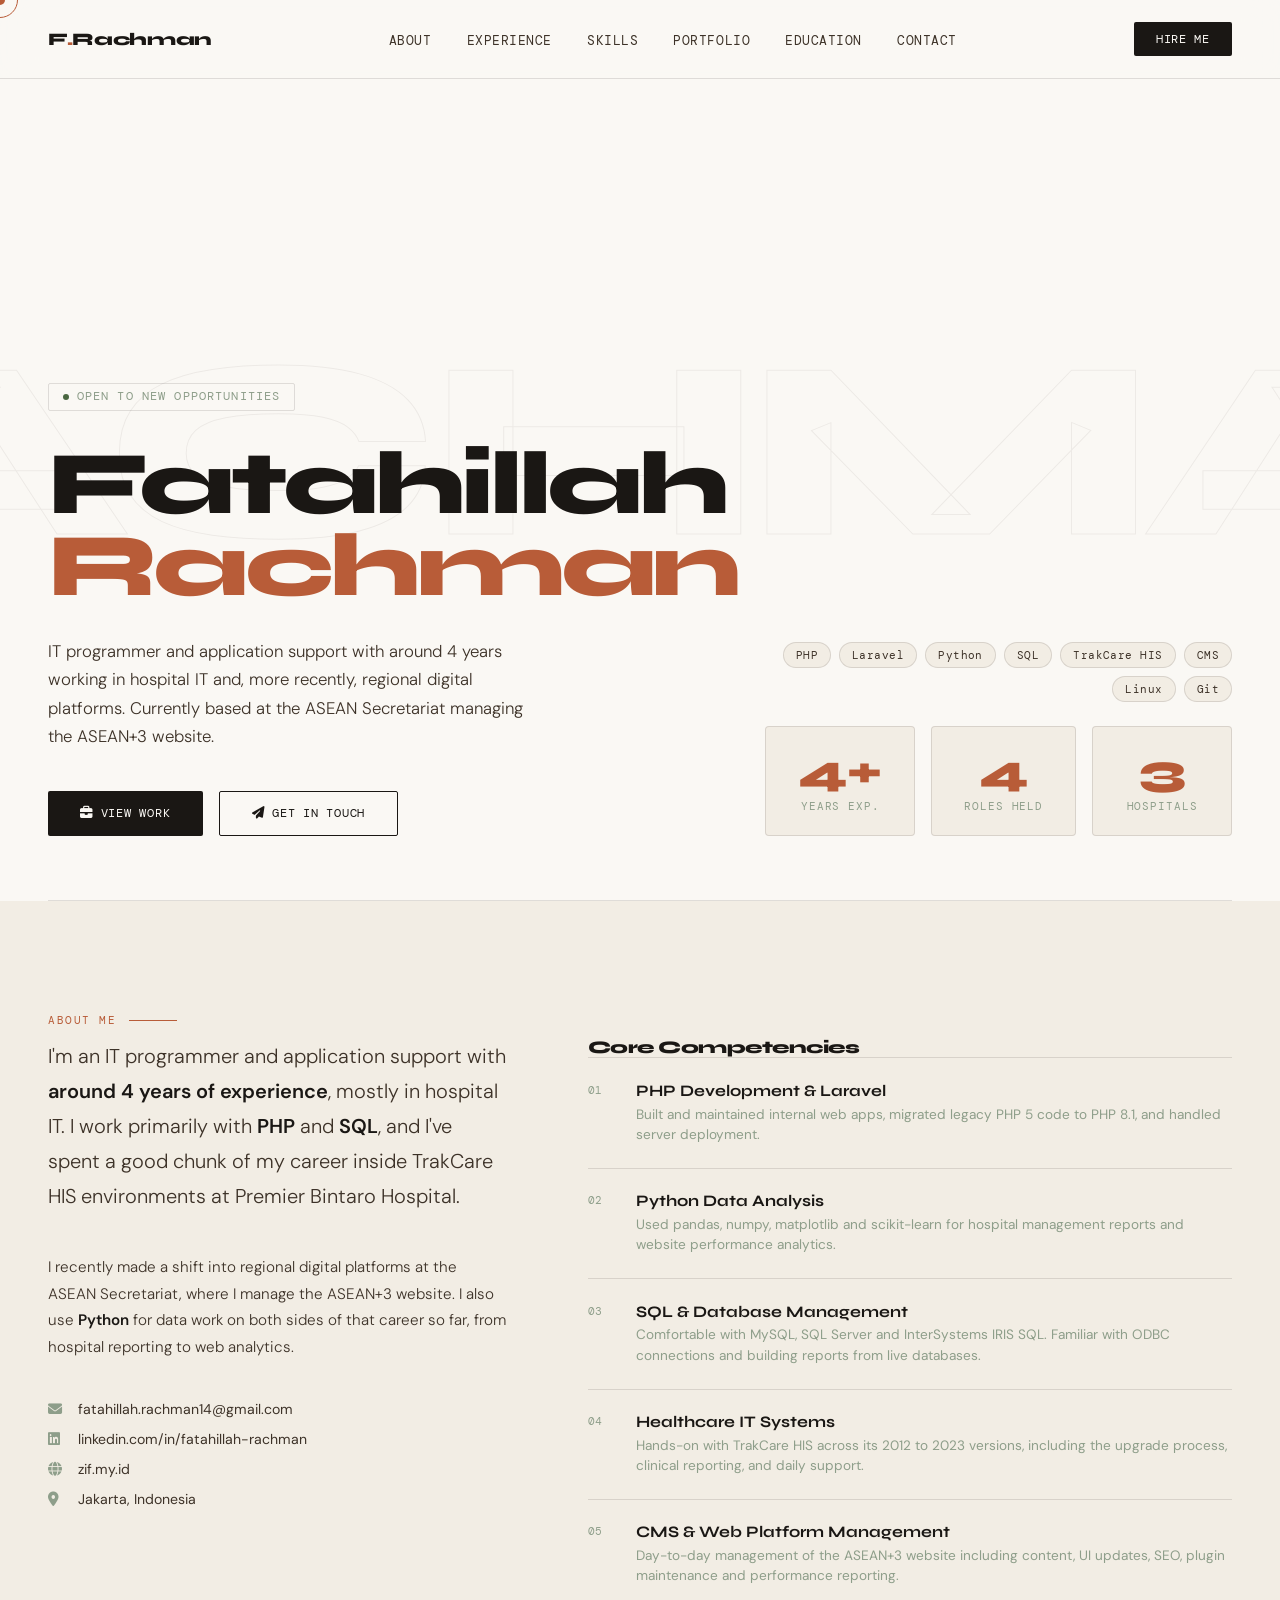
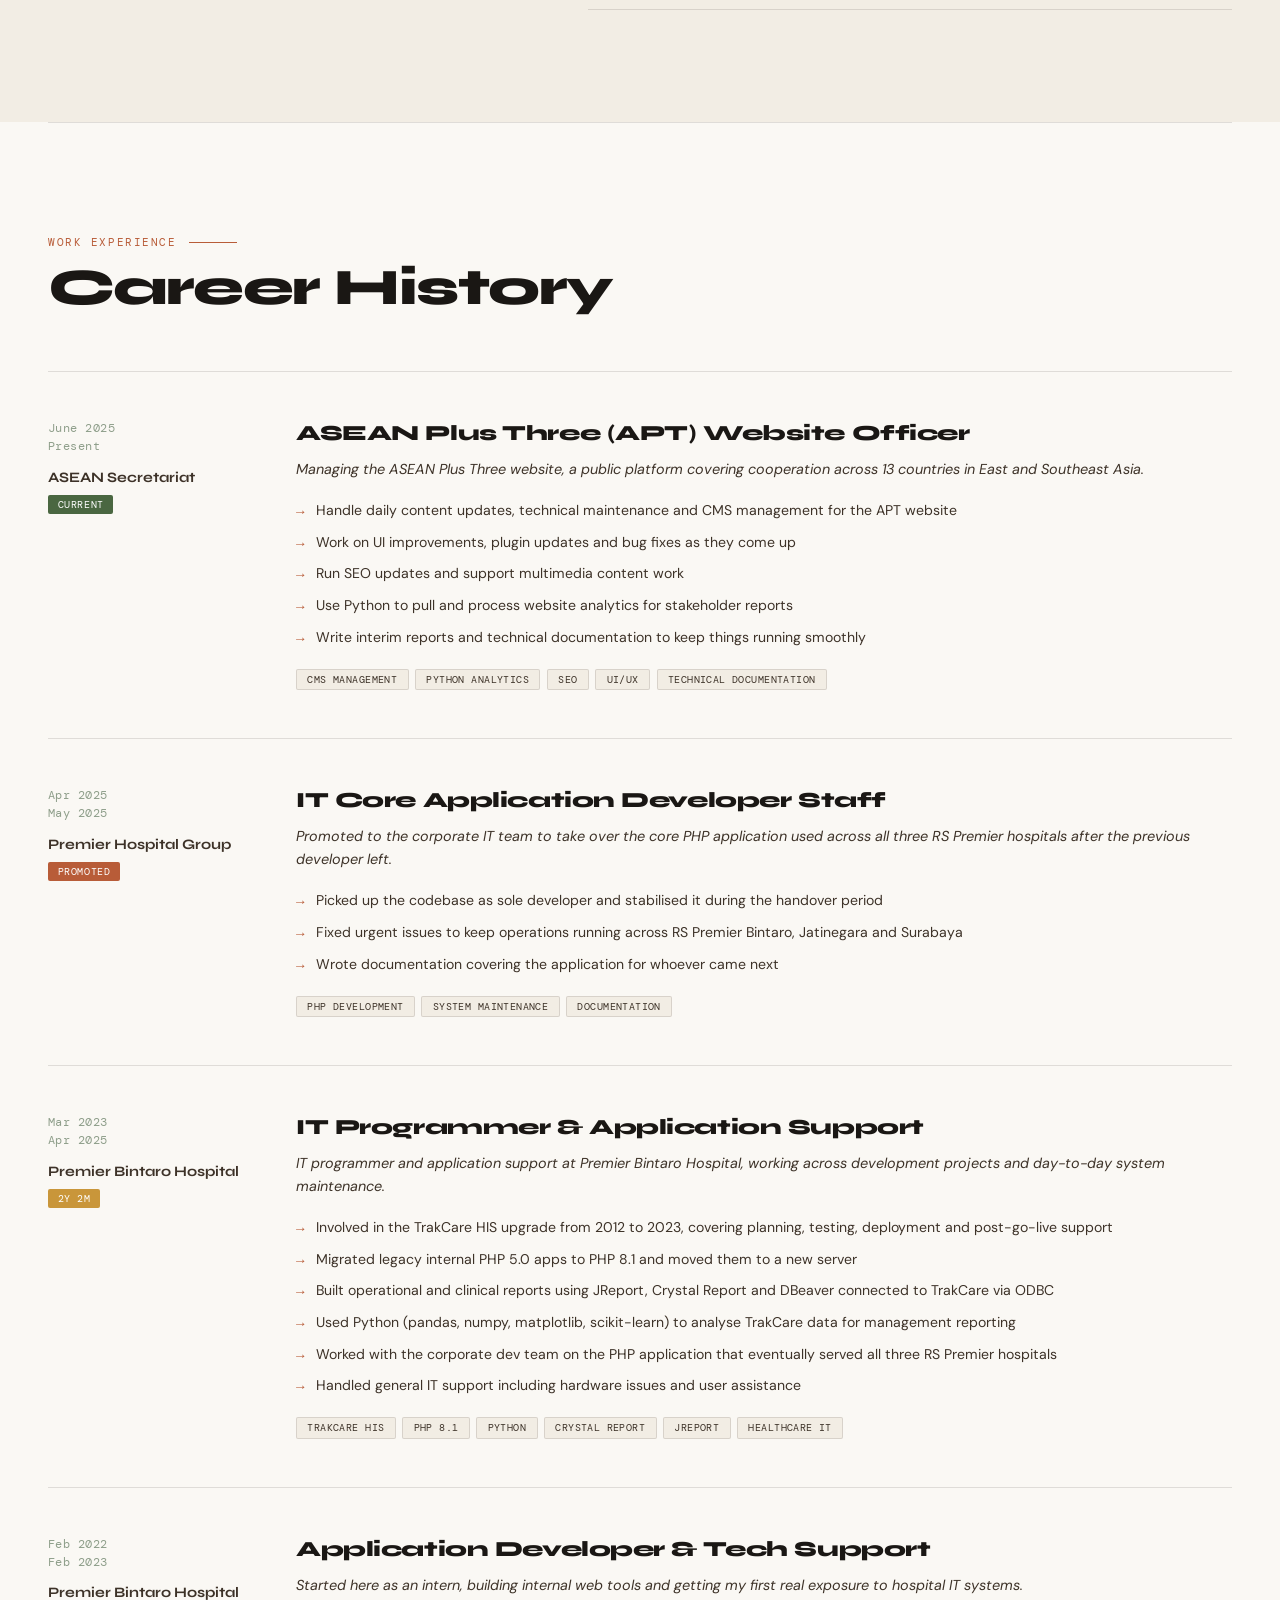
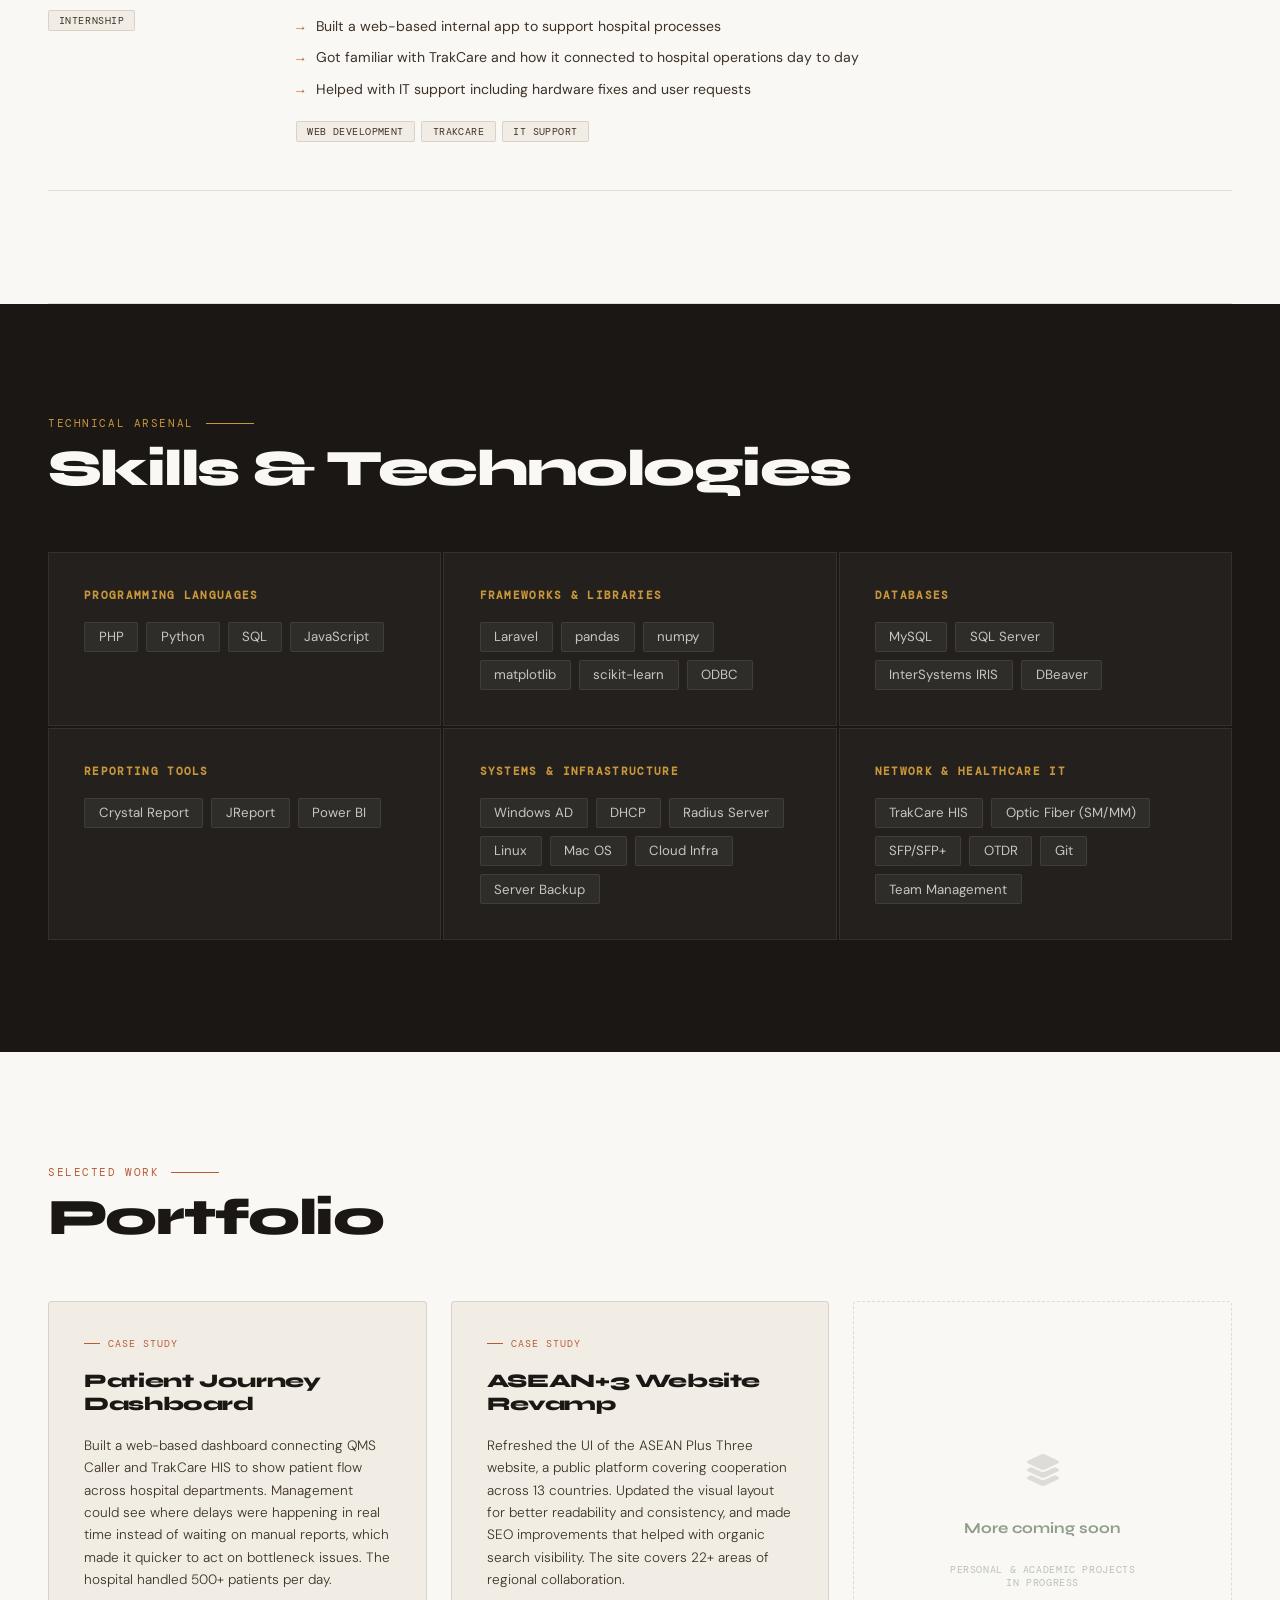
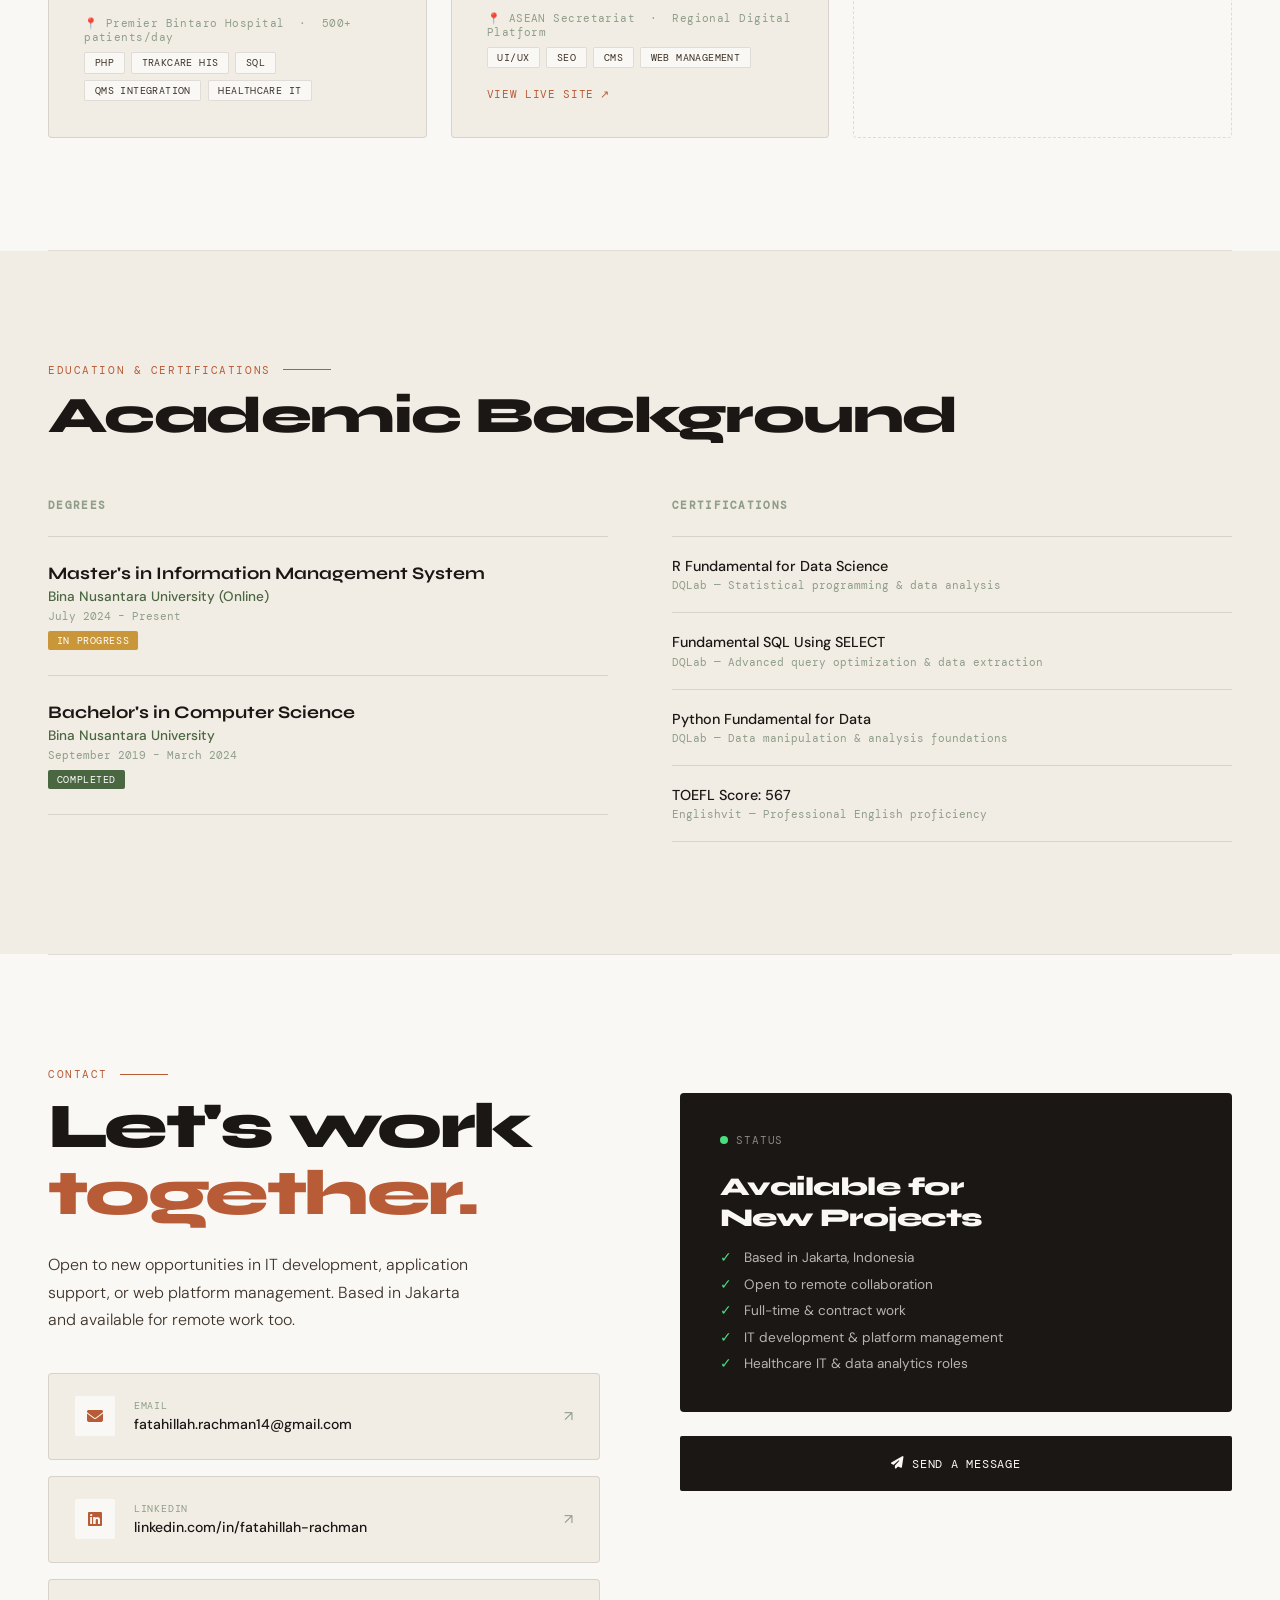
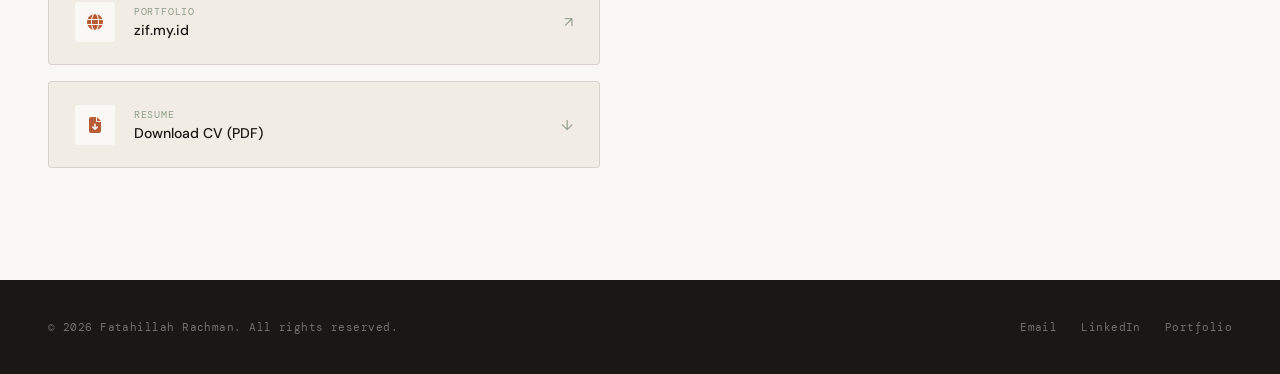
==== index.html @ 68bc339b "Rename index.php to index.html" ====
<!DOCTYPE html>
<html lang="en" class="scroll-smooth">
<head>
    <meta charset="UTF-8">
    <meta name="viewport" content="width=device-width, initial-scale=1.0">
    <title>Fatahillah Rachman — APT Website Officer & IT Programmer</title>
    <meta name="description" content="Portfolio of Fatahillah Rachman — APT Website Officer at ASEAN Secretariat. Background in healthcare IT, PHP development, SQL and Python data analysis.">

    <script type="application/ld+json">
    {
      "@context": "https://schema.org",
      "@type": "Person",
      "name": "Fatahillah Rachman",
      "url": "https://zif.my.id",
      "jobTitle": "ASEAN Plus Three (APT) Website Officer",
      "worksFor": { "@type": "Organization", "name": "ASEAN Secretariat" },
      "alumniOf": { "@type": "CollegeOrUniversity", "name": "Bina Nusantara University" },
      "knowsAbout": ["PHP", "Laravel", "Python", "SQL", "Healthcare IT", "TrakCare HIS", "CMS", "SEO", "Web Analytics"],
      "sameAs": ["https://linkedin.com/in/fatahillah-rachman"]
    }
    </script>

    <link rel="preconnect" href="https://fonts.googleapis.com">
    <link href="https://fonts.googleapis.com/css2?family=Syne:wght@400;600;700;800&family=DM+Mono:ital,wght@0,400;0,500;1,400&family=DM+Sans:ital,opsz,wght@0,9..40,300;0,9..40,400;0,9..40,500;1,9..40,300&display=swap" rel="stylesheet">
    <link rel="stylesheet" href="https://cdnjs.cloudflare.com/ajax/libs/font-awesome/6.5.0/css/all.min.css">

    <style>
        :root {
            --sand:    #F2EDE4;
            --cream:   #FAF8F4;
            --ink:     #1A1714;
            --bark:    #3D3228;
            --moss:    #4A6741;
            --clay:    #B85C38;
            --gold:    #C9963A;
            --mist:    #8E9E8A;
            --line:    rgba(26,23,20,0.12);
        }

        *, *::before, *::after { box-sizing: border-box; margin: 0; padding: 0; }

        html { font-size: 16px; }

        body {
            font-family: 'DM Sans', sans-serif;
            background: var(--cream);
            color: var(--ink);
            overflow-x: hidden;
            cursor: none;
        }

        /* Custom Cursor */
        .cursor {
            position: fixed;
            width: 10px; height: 10px;
            background: var(--clay);
            border-radius: 50%;
            pointer-events: none;
            z-index: 9999;
            transform: translate(-50%, -50%);
            transition: transform 0.1s, width 0.2s, height 0.2s, background 0.2s;
        }
        .cursor-ring {
            position: fixed;
            width: 36px; height: 36px;
            border: 1.5px solid var(--clay);
            border-radius: 50%;
            pointer-events: none;
            z-index: 9998;
            transform: translate(-50%, -50%);
            transition: transform 0.18s ease, width 0.25s, height 0.25s;
        }
        body:hover .cursor { opacity: 1; }

        /* Scrollbar */
        ::-webkit-scrollbar { width: 5px; }
        ::-webkit-scrollbar-track { background: var(--sand); }
        ::-webkit-scrollbar-thumb { background: var(--clay); border-radius: 4px; }

        /* NAV */
        nav {
            position: fixed; top: 0; left: 0; right: 0;
            z-index: 100;
            display: flex; align-items: center; justify-content: space-between;
            padding: 1.4rem 3rem;
            background: rgba(250,248,244,0.85);
            backdrop-filter: blur(16px);
            border-bottom: 1px solid var(--line);
            transition: padding 0.3s;
        }
        .nav-logo {
            font-family: 'Syne', sans-serif;
            font-weight: 800; font-size: 1.1rem;
            letter-spacing: -0.02em;
            color: var(--ink);
            text-decoration: none;
        }
        .nav-logo span { color: var(--clay); }
        .nav-links { display: flex; gap: 2.2rem; list-style: none; }
        .nav-links a {
            font-size: 0.82rem;
            font-family: 'DM Mono', monospace;
            color: var(--bark);
            text-decoration: none;
            letter-spacing: 0.04em;
            text-transform: uppercase;
            transition: color 0.2s;
        }
        .nav-links a:hover { color: var(--clay); }
        .nav-cta {
            font-family: 'DM Mono', monospace;
            font-size: 0.78rem;
            letter-spacing: 0.05em;
            text-transform: uppercase;
            background: var(--ink);
            color: var(--cream);
            padding: 0.55rem 1.4rem;
            border-radius: 2px;
            text-decoration: none;
            transition: background 0.2s;
        }
        .nav-cta:hover { background: var(--clay); }
        .nav-hamburger { display: none; background: none; border: none; cursor: none; }
        .nav-hamburger span { display: block; width: 22px; height: 2px; background: var(--ink); margin: 5px 0; transition: 0.3s; }

        /* HERO */
        #home {
            min-height: 100vh;
            display: grid;
            grid-template-columns: 1fr 1fr;
            align-items: end;
            padding: 10rem 3rem 4rem;
            position: relative;
            overflow: hidden;
        }
        .hero-bg-text {
            position: absolute;
            top: 50%; left: 50%;
            transform: translate(-50%, -50%);
            font-family: 'Syne', sans-serif;
            font-weight: 800;
            font-size: clamp(8rem, 20vw, 18rem);
            color: transparent;
            -webkit-text-stroke: 1px rgba(26,23,20,0.06);
            white-space: nowrap;
            pointer-events: none;
            user-select: none;
            letter-spacing: -0.04em;
        }
        .hero-left { position: relative; z-index: 2; }
        .hero-tag {
            display: inline-flex; align-items: center; gap: 0.5rem;
            font-family: 'DM Mono', monospace;
            font-size: 0.72rem;
            letter-spacing: 0.1em;
            text-transform: uppercase;
            color: var(--mist);
            border: 1px solid var(--line);
            padding: 0.35rem 0.85rem;
            border-radius: 2px;
            margin-bottom: 2rem;
        }
        .hero-tag::before {
            content: '';
            width: 6px; height: 6px;
            background: var(--moss);
            border-radius: 50%;
            animation: pulse 2s infinite;
        }
        @keyframes pulse { 0%,100%{opacity:1;transform:scale(1);} 50%{opacity:0.4;transform:scale(0.8);} }
        .hero-name {
            font-family: 'Syne', sans-serif;
            font-weight: 800;
            font-size: clamp(3.2rem, 7vw, 6.5rem);
            line-height: 0.92;
            letter-spacing: -0.04em;
            color: var(--ink);
            margin-bottom: 1.8rem;
        }
        .hero-name em { color: var(--clay); font-style: normal; }
        .hero-desc {
            font-size: 1.05rem;
            line-height: 1.7;
            color: var(--bark);
            max-width: 480px;
            margin-bottom: 2.5rem;
            font-weight: 300;
        }
        .hero-actions { display: flex; gap: 1rem; flex-wrap: wrap; }
        .btn {
            display: inline-flex; align-items: center; gap: 0.5rem;
            font-family: 'DM Mono', monospace;
            font-size: 0.78rem;
            letter-spacing: 0.06em;
            text-transform: uppercase;
            text-decoration: none;
            padding: 0.85rem 2rem;
            border-radius: 2px;
            transition: all 0.25s;
            cursor: none;
        }
        .btn-dark { background: var(--ink); color: var(--cream); }
        .btn-dark:hover { background: var(--clay); }
        .btn-outline {
            background: transparent;
            color: var(--ink);
            border: 1.5px solid var(--ink);
        }
        .btn-outline:hover { background: var(--ink); color: var(--cream); }

        .hero-right {
            position: relative; z-index: 2;
            display: flex; flex-direction: column;
            align-items: flex-end; justify-content: flex-end;
            gap: 1.5rem;
        }
        .hero-stat-card {
            background: var(--sand);
            border: 1px solid var(--line);
            border-radius: 4px;
            padding: 1.4rem 2rem;
            text-align: center;
            min-width: 140px;
        }
        .hero-stat-card .num {
            font-family: 'Syne', sans-serif;
            font-weight: 800;
            font-size: 2.8rem;
            color: var(--clay);
            line-height: 1;
        }
        .hero-stat-card .label {
            font-family: 'DM Mono', monospace;
            font-size: 0.68rem;
            text-transform: uppercase;
            letter-spacing: 0.08em;
            color: var(--mist);
            margin-top: 0.3rem;
        }
        .hero-stack {
            display: flex; flex-wrap: wrap; gap: 0.5rem;
            justify-content: flex-end;
        }
        .stack-pill {
            font-family: 'DM Mono', monospace;
            font-size: 0.7rem;
            letter-spacing: 0.04em;
            background: var(--sand);
            border: 1px solid var(--line);
            color: var(--bark);
            padding: 0.3rem 0.75rem;
            border-radius: 100px;
        }
        /* SECTION BASE */
        section { padding: 7rem 3rem; }
        .section-label {
            font-family: 'DM Mono', monospace;
            font-size: 0.7rem;
            letter-spacing: 0.14em;
            text-transform: uppercase;
            color: var(--clay);
            margin-bottom: 0.75rem;
            display: flex; align-items: center; gap: 0.75rem;
        }
        .section-label::after { content: ''; flex: 1; max-width: 48px; height: 1px; background: var(--clay); }
        .section-title {
            font-family: 'Syne', sans-serif;
            font-weight: 800;
            font-size: clamp(2rem, 4vw, 3.2rem);
            letter-spacing: -0.03em;
            line-height: 1.05;
            color: var(--ink);
            margin-bottom: 3.5rem;
        }
        .divider { height: 1px; background: var(--line); margin: 0 3rem; }

        /* ABOUT */
        #about { background: var(--sand); }
        .about-grid { display: grid; grid-template-columns: 1fr 1.4fr; gap: 5rem; align-items: start; }
        .about-left { }
        .about-intro {
            font-size: 1.25rem;
            line-height: 1.75;
            font-weight: 300;
            color: var(--bark);
            margin-bottom: 2.5rem;
        }
        .about-intro strong { font-weight: 600; color: var(--ink); }
        .contact-chips { display: flex; flex-direction: column; gap: 0.75rem; }
        .chip {
            display: flex; align-items: center; gap: 0.85rem;
            font-size: 0.88rem;
            color: var(--bark);
            text-decoration: none;
            transition: color 0.2s;
        }
        .chip:hover { color: var(--clay); }
        .chip i { width: 16px; color: var(--mist); }
        .about-right { }
        .competency-list { display: flex; flex-direction: column; }
        .competency-item {
            display: flex; align-items: flex-start;
            padding: 1.4rem 0;
            border-bottom: 1px solid var(--line);
            gap: 1.5rem;
        }
        .competency-item:first-child { border-top: 1px solid var(--line); }
        .competency-num {
            font-family: 'DM Mono', monospace;
            font-size: 0.68rem;
            color: var(--mist);
            min-width: 24px;
            padding-top: 2px;
        }
        .competency-info h4 {
            font-family: 'Syne', sans-serif;
            font-weight: 700;
            font-size: 1rem;
            color: var(--ink);
            margin-bottom: 0.3rem;
        }
        .competency-info p {
            font-size: 0.85rem;
            color: var(--mist);
            line-height: 1.5;
        }

        /* EXPERIENCE */
        #experience { background: var(--cream); }
        .exp-list { display: flex; flex-direction: column; gap: 0; }
        .exp-item {
            display: grid;
            grid-template-columns: 200px 1fr;
            gap: 3rem;
            padding: 3rem 0;
            border-bottom: 1px solid var(--line);
            position: relative;
        }
        .exp-item:first-child { border-top: 1px solid var(--line); }
        .exp-meta { }
        .exp-date {
            font-family: 'DM Mono', monospace;
            font-size: 0.72rem;
            color: var(--mist);
            letter-spacing: 0.04em;
            line-height: 1.6;
            margin-bottom: 0.75rem;
        }
        .exp-company {
            font-family: 'Syne', sans-serif;
            font-weight: 700;
            font-size: 0.9rem;
            color: var(--bark);
            margin-bottom: 0.4rem;
        }
        .exp-badge {
            display: inline-block;
            font-family: 'DM Mono', monospace;
            font-size: 0.62rem;
            letter-spacing: 0.06em;
            text-transform: uppercase;
            padding: 0.2rem 0.6rem;
            border-radius: 2px;
        }
        .badge-current { background: var(--moss); color: #fff; }
        .badge-promoted { background: var(--clay); color: #fff; }
        .badge-intern { background: var(--sand); color: var(--bark); border: 1px solid var(--line); }
        .exp-body { }
        .exp-title {
            font-family: 'Syne', sans-serif;
            font-weight: 800;
            font-size: 1.35rem;
            letter-spacing: -0.02em;
            color: var(--ink);
            margin-bottom: 0.75rem;
        }
        .exp-summary {
            font-size: 0.9rem;
            color: var(--bark);
            font-style: italic;
            margin-bottom: 1.2rem;
            line-height: 1.6;
        }
        .exp-bullets { list-style: none; display: flex; flex-direction: column; gap: 0.55rem; }
        .exp-bullets li {
            display: flex; gap: 0.75rem;
            font-size: 0.88rem;
            color: var(--bark);
            line-height: 1.55;
        }
        .exp-bullets li::before {
            content: '→';
            color: var(--clay);
            font-family: 'DM Mono', monospace;
            flex-shrink: 0;
            margin-top: 1px;
        }
        .exp-tags { display: flex; flex-wrap: wrap; gap: 0.4rem; margin-top: 1.2rem; }
        .exp-tag {
            font-family: 'DM Mono', monospace;
            font-size: 0.65rem;
            letter-spacing: 0.04em;
            text-transform: uppercase;
            background: var(--sand);
            color: var(--bark);
            border: 1px solid var(--line);
            padding: 0.2rem 0.65rem;
            border-radius: 2px;
        }

        /* SKILLS */
        #skills { background: var(--ink); color: var(--cream); }
        #skills .section-label { color: var(--gold); }
        #skills .section-label::after { background: var(--gold); }
        #skills .section-title { color: var(--cream); }
        .skills-grid { display: grid; grid-template-columns: repeat(3, 1fr); gap: 2px; }
        .skill-block {
            background: rgba(255,255,255,0.04);
            padding: 2.2rem;
            border: 1px solid rgba(255,255,255,0.07);
            transition: background 0.2s;
        }
        .skill-block:hover { background: rgba(255,255,255,0.08); }
        .skill-block h3 {
            font-family: 'DM Mono', monospace;
            font-size: 0.68rem;
            letter-spacing: 0.12em;
            text-transform: uppercase;
            color: var(--gold);
            margin-bottom: 1.2rem;
        }
        .skill-items { display: flex; flex-wrap: wrap; gap: 0.5rem; }
        .skill-item {
            font-size: 0.83rem;
            background: rgba(255,255,255,0.06);
            color: rgba(250,248,244,0.75);
            padding: 0.35rem 0.85rem;
            border-radius: 2px;
            border: 1px solid rgba(255,255,255,0.08);
            transition: background 0.2s, color 0.2s;
        }
        .skill-item:hover { background: var(--clay); color: #fff; border-color: var(--clay); }

        /* EDUCATION */
        #education { background: var(--sand); }
        .edu-grid { display: grid; grid-template-columns: 1fr 1fr; gap: 4rem; }
        .edu-col h3 {
            font-family: 'DM Mono', monospace;
            font-size: 0.68rem;
            letter-spacing: 0.12em;
            text-transform: uppercase;
            color: var(--mist);
            margin-bottom: 1.5rem;
        }
        .edu-item {
            padding: 1.6rem 0;
            border-bottom: 1px solid var(--line);
        }
        .edu-item:first-of-type { border-top: 1px solid var(--line); }
        .edu-degree {
            font-family: 'Syne', sans-serif;
            font-weight: 700;
            font-size: 1.1rem;
            color: var(--ink);
            margin-bottom: 0.25rem;
        }
        .edu-school {
            font-size: 0.85rem;
            color: var(--moss);
            font-weight: 500;
            margin-bottom: 0.25rem;
        }
        .edu-date {
            font-family: 'DM Mono', monospace;
            font-size: 0.7rem;
            color: var(--mist);
        }
        .edu-status {
            display: inline-block;
            font-family: 'DM Mono', monospace;
            font-size: 0.6rem;
            letter-spacing: 0.06em;
            text-transform: uppercase;
            padding: 0.18rem 0.55rem;
            border-radius: 2px;
            margin-top: 0.5rem;
        }
        .status-ongoing { background: var(--gold); color: #fff; }
        .status-done { background: var(--moss); color: #fff; }
        .cert-item {
            padding: 1.25rem 0;
            border-bottom: 1px solid var(--line);
        }
        .cert-item:first-of-type { border-top: 1px solid var(--line); }
        .cert-name {
            font-size: 0.9rem;
            font-weight: 500;
            color: var(--ink);
            margin-bottom: 0.2rem;
        }
        .cert-issuer {
            font-family: 'DM Mono', monospace;
            font-size: 0.68rem;
            color: var(--mist);
        }

        /* CONTACT */
        #contact { background: var(--cream); }
        .contact-grid { display: grid; grid-template-columns: 1fr 1fr; gap: 5rem; align-items: start; }
        .contact-left .big-text {
            font-family: 'Syne', sans-serif;
            font-weight: 800;
            font-size: clamp(2.2rem, 5vw, 4rem);
            letter-spacing: -0.04em;
            line-height: 1.05;
            color: var(--ink);
            margin-bottom: 1.5rem;
        }
        .contact-left .big-text em { color: var(--clay); font-style: normal; }
        .contact-left p {
            font-size: 1rem;
            color: var(--bark);
            font-weight: 300;
            line-height: 1.7;
            max-width: 420px;
            margin-bottom: 2.5rem;
        }
        .contact-links { display: flex; flex-direction: column; gap: 1rem; }
        .contact-link {
            display: flex; align-items: center; gap: 1.2rem;
            padding: 1.4rem 1.6rem;
            background: var(--sand);
            border: 1px solid var(--line);
            text-decoration: none;
            color: var(--ink);
            border-radius: 4px;
            transition: all 0.2s;
            cursor: none;
        }
        .contact-link:hover { background: var(--ink); color: var(--cream); border-color: var(--ink); }
        .contact-link:hover .cl-icon { background: rgba(255,255,255,0.1); color: var(--cream); }
        .cl-icon {
            width: 40px; height: 40px;
            background: var(--cream);
            border-radius: 2px;
            display: flex; align-items: center; justify-content: center;
            font-size: 1rem;
            color: var(--clay);
            flex-shrink: 0;
            transition: all 0.2s;
        }
        .cl-info { flex: 1; }
        .cl-type { font-family: 'DM Mono', monospace; font-size: 0.62rem; letter-spacing: 0.08em; text-transform: uppercase; color: var(--mist); margin-bottom: 0.2rem; }
        .cl-value { font-size: 0.88rem; font-weight: 500; }
        .cl-arrow { font-size: 0.9rem; color: var(--mist); transition: transform 0.2s; }
        .contact-link:hover .cl-arrow { transform: translate(4px, -4px); color: var(--cream); }
        .contact-right { }
        .availability-card {
            background: var(--ink);
            color: var(--cream);
            border-radius: 4px;
            padding: 2.5rem;
            margin-bottom: 1.5rem;
        }
        .avail-dot {
            display: inline-block;
            width: 8px; height: 8px;
            background: #4ade80;
            border-radius: 50%;
            margin-right: 0.5rem;
            animation: pulse 2s infinite;
        }
        .avail-title {
            font-family: 'DM Mono', monospace;
            font-size: 0.7rem;
            letter-spacing: 0.08em;
            text-transform: uppercase;
            color: rgba(250,248,244,0.5);
            margin-bottom: 1.5rem;
        }
        .avail-status {
            font-family: 'Syne', sans-serif;
            font-weight: 800;
            font-size: 1.6rem;
            letter-spacing: -0.02em;
            margin-bottom: 1rem;
        }
        .avail-list { list-style: none; display: flex; flex-direction: column; gap: 0.6rem; }
        .avail-list li { font-size: 0.85rem; color: rgba(250,248,244,0.7); display: flex; gap: 0.75rem; }
        .avail-list li::before { content: '✓'; color: #4ade80; }

        /* PORTFOLIO */
        #portfolio { background: var(--cream); }
        .porto-grid {
            display: grid;
            grid-template-columns: repeat(3, 1fr);
            gap: 1.5rem;
        }
        .porto-card {
            background: var(--sand);
            border: 1px solid var(--line);
            border-radius: 4px;
            padding: 2.2rem;
            display: flex;
            flex-direction: column;
            gap: 1.2rem;
            transition: all 0.25s;
            position: relative;
            overflow: hidden;
        }
        .porto-card::before {
            content: '';
            position: absolute;
            top: 0; left: 0; right: 0;
            height: 3px;
            background: var(--clay);
            transform: scaleX(0);
            transform-origin: left;
            transition: transform 0.3s ease;
        }
        .porto-card:hover::before { transform: scaleX(1); }
        .porto-card:hover { border-color: rgba(184,92,56,0.3); transform: translateY(-3px); }
        .porto-card.coming-soon {
            border-style: dashed;
            background: transparent;
            align-items: center;
            justify-content: center;
            text-align: center;
            min-height: 280px;
        }
        .porto-card.coming-soon:hover { transform: none; border-color: var(--line); }
        .porto-card.coming-soon::before { display: none; }
        .porto-type {
            font-family: 'DM Mono', monospace;
            font-size: 0.62rem;
            letter-spacing: 0.1em;
            text-transform: uppercase;
            color: var(--clay);
            display: flex; align-items: center; gap: 0.5rem;
        }
        .porto-type::before {
            content: '';
            width: 16px; height: 1px;
            background: var(--clay);
        }
        .porto-title {
            font-family: 'Syne', sans-serif;
            font-weight: 800;
            font-size: 1.2rem;
            letter-spacing: -0.02em;
            color: var(--ink);
            line-height: 1.2;
        }
        .porto-desc {
            font-size: 0.85rem;
            color: var(--bark);
            line-height: 1.65;
            font-weight: 300;
            flex: 1;
        }
        .porto-meta {
            display: flex; flex-direction: column; gap: 0.5rem;
        }
        .porto-org {
            font-family: 'DM Mono', monospace;
            font-size: 0.68rem;
            color: var(--mist);
            letter-spacing: 0.04em;
        }
        .porto-tags { display: flex; flex-wrap: wrap; gap: 0.4rem; }
        .porto-tag {
            font-family: 'DM Mono', monospace;
            font-size: 0.62rem;
            letter-spacing: 0.04em;
            text-transform: uppercase;
            background: var(--cream);
            color: var(--bark);
            border: 1px solid var(--line);
            padding: 0.2rem 0.6rem;
            border-radius: 2px;
        }
        .porto-link {
            display: inline-flex; align-items: center; gap: 0.4rem;
            font-family: 'DM Mono', monospace;
            font-size: 0.68rem;
            letter-spacing: 0.06em;
            text-transform: uppercase;
            color: var(--clay);
            text-decoration: none;
            margin-top: auto;
            transition: gap 0.2s;
        }
        .porto-link:hover { gap: 0.7rem; }
        .porto-coming-icon {
            font-size: 2rem;
            color: var(--line);
            margin-bottom: 0.5rem;
        }
        .porto-coming-text {
            font-family: 'Syne', sans-serif;
            font-weight: 700;
            font-size: 0.95rem;
            color: var(--mist);
            margin-bottom: 0.4rem;
        }
        .porto-coming-sub {
            font-family: 'DM Mono', monospace;
            font-size: 0.65rem;
            letter-spacing: 0.06em;
            color: rgba(142,158,138,0.6);
            text-transform: uppercase;
        }
        @media (max-width: 900px) {
            .porto-grid { grid-template-columns: 1fr; }
        }

        /* FOOTER */
        footer {
            background: var(--ink);
            color: rgba(250,248,244,0.4);
            padding: 2.5rem 3rem;
            display: flex;
            align-items: center;
            justify-content: space-between;
            font-family: 'DM Mono', monospace;
            font-size: 0.7rem;
            letter-spacing: 0.04em;
        }
        footer a { color: rgba(250,248,244,0.4); text-decoration: none; transition: color 0.2s; }
        footer a:hover { color: var(--clay); }

        /* MOBILE NAV MENU */
        .mobile-nav {
            display: none;
            position: fixed;
            top: 0; left: 0; right: 0; bottom: 0;
            background: var(--cream);
            z-index: 99;
            flex-direction: column;
            align-items: center;
            justify-content: center;
            gap: 2rem;
        }
        .mobile-nav.open { display: flex; }
        .mobile-nav a {
            font-family: 'Syne', sans-serif;
            font-weight: 800;
            font-size: 2.5rem;
            color: var(--ink);
            text-decoration: none;
            letter-spacing: -0.02em;
        }
        .mobile-nav a:hover { color: var(--clay); }
        .mobile-close {
            position: absolute; top: 1.5rem; right: 2rem;
            font-size: 1.5rem;
            background: none; border: none;
            color: var(--ink); cursor: pointer;
        }

        /* RESPONSIVE */
        @media (max-width: 900px) {
            nav { padding: 1.2rem 1.5rem; }
            .nav-links, .nav-cta { display: none; }
            .nav-hamburger { display: block; }
            #home { grid-template-columns: 1fr; padding: 8rem 1.5rem 3rem; }
            .hero-right { align-items: flex-start; margin-top: 2.5rem; }
            .hero-bg-text { font-size: 5rem; }
            section { padding: 5rem 1.5rem; }
            .divider { margin: 0 1.5rem; }
            .about-grid { grid-template-columns: 1fr; gap: 3rem; }
            .exp-item { grid-template-columns: 1fr; gap: 0.5rem; }
            .skills-grid { grid-template-columns: 1fr 1fr; }
            .edu-grid { grid-template-columns: 1fr; }
            .porto-grid { grid-template-columns: 1fr; }
            .contact-grid { grid-template-columns: 1fr; gap: 3rem; }
            footer { flex-direction: column; gap: 1rem; text-align: center; }
            .cursor, .cursor-ring { display: none; }
            body { cursor: auto; }
            a, button { cursor: pointer; }
            .mobile-nav a { font-size: 1.8rem; }
        }
        @media (max-width: 560px) {
            .skills-grid { grid-template-columns: 1fr; }
        }

        /* SCROLL REVEAL */
        .reveal {
            opacity: 0;
            transform: translateY(28px);
            transition: opacity 0.7s ease, transform 0.7s ease;
        }
        .reveal.visible {
            opacity: 1;
            transform: translateY(0);
        }
    </style>
</head>
<body>
    <!-- Cursor -->
    <div class="cursor" id="cursor"></div>
    <div class="cursor-ring" id="cursorRing"></div>

    <!-- Mobile Nav -->
    <div class="mobile-nav" id="mobileNav">
        <button class="mobile-close" id="mobileClose">✕</button>
        <a href="#home" onclick="closeMobileNav()">Home</a>
        <a href="#about" onclick="closeMobileNav()">About</a>
        <a href="#experience" onclick="closeMobileNav()">Experience</a>
        <a href="#skills" onclick="closeMobileNav()">Skills</a>
        <a href="#portfolio" onclick="closeMobileNav()">Portfolio</a>
        <a href="#education" onclick="closeMobileNav()">Education</a>
        <a href="#contact" onclick="closeMobileNav()">Contact</a>
    </div>

    <!-- Navigation -->
    <nav id="mainNav">
        <a href="#home" class="nav-logo">F<span>.</span>Rachman</a>
        <ul class="nav-links">
            <li><a href="#about">About</a></li>
            <li><a href="#experience">Experience</a></li>
            <li><a href="#skills">Skills</a></li>
            <li><a href="#portfolio">Portfolio</a></li>
            <li><a href="#education">Education</a></li>
            <li><a href="#contact">Contact</a></li>
        </ul>
        <a href="mailto:fatahillah.rachman14@gmail.com" class="nav-cta">Hire Me</a>
        <button class="nav-hamburger" id="navHamburger" aria-label="Menu">
            <span></span><span></span><span></span>
        </button>
    </nav>

    <!-- HERO -->
    <section id="home">
        <div class="hero-bg-text">RACHMAN</div>
        <div class="hero-left">
            <div class="hero-tag">Open to new opportunities</div>
            <h1 class="hero-name">
                Fatahillah<br><em>Rachman</em>
            </h1>
            <p class="hero-desc">
                IT programmer and application support with around 4 years working in hospital IT and, more recently, regional digital platforms. Currently based at the ASEAN Secretariat managing the ASEAN+3 website.
            </p>
            <div class="hero-actions">
                <a href="#experience" class="btn btn-dark"><i class="fas fa-briefcase"></i> View Work</a>
                <a href="mailto:fatahillah.rachman14@gmail.com" class="btn btn-outline"><i class="fas fa-paper-plane"></i> Get In Touch</a>
            </div>
        </div>
        <div class="hero-right">
            <div class="hero-stack">
                <span class="stack-pill">PHP</span>
                <span class="stack-pill">Laravel</span>
                <span class="stack-pill">Python</span>
                <span class="stack-pill">SQL</span>
                <span class="stack-pill">TrakCare HIS</span>
                <span class="stack-pill">CMS</span>
                <span class="stack-pill">Linux</span>
                <span class="stack-pill">Git</span>
            </div>
            <div style="display:flex; gap:1rem;">
                <div class="hero-stat-card">
                    <div class="num">4+</div>
                    <div class="label">Years Exp.</div>
                </div>
                <div class="hero-stat-card">
                    <div class="num">4</div>
                    <div class="label">Roles Held</div>
                </div>
                <div class="hero-stat-card">
                    <div class="num">3</div>
                    <div class="label">Hospitals</div>
                </div>
            </div>
        </div>

    </section>

    <div class="divider"></div>

    <!-- ABOUT -->
    <section id="about">
        <div class="section-label">About Me</div>
        <div class="about-grid">
            <div class="about-left reveal">
                <p class="about-intro">
                    I'm an IT programmer and application support with <strong>around 4 years of experience</strong>, mostly in hospital IT. I work primarily with <strong>PHP</strong> and <strong>SQL</strong>, and I've spent a good chunk of my career inside TrakCare HIS environments at Premier Bintaro Hospital.
                </p>
                <p class="about-intro" style="font-size:0.95rem;">
                    I recently made a shift into regional digital platforms at the ASEAN Secretariat, where I manage the ASEAN+3 website. I also use <strong>Python</strong> for data work on both sides of that career so far, from hospital reporting to web analytics.
                </p>
                <div class="contact-chips" style="margin-top:2rem;">
                    <a href="mailto:fatahillah.rachman14@gmail.com" class="chip">
                        <i class="fas fa-envelope"></i> fatahillah.rachman14@gmail.com
                    </a>
                    <a href="https://linkedin.com/in/fatahillah-rachman" target="_blank" class="chip">
                        <i class="fab fa-linkedin"></i> linkedin.com/in/fatahillah-rachman
                    </a>
                    <a href="https://zif.my.id" target="_blank" class="chip">
                        <i class="fas fa-globe"></i> zif.my.id
                    </a>
                    <span class="chip">
                        <i class="fas fa-map-marker-alt"></i> Jakarta, Indonesia
                    </span>
                </div>
            </div>
            <div class="about-right reveal">
                <div class="section-title" style="font-size:1.1rem; margin-bottom:0;">Core Competencies</div>
                <div class="competency-list">
                    <div class="competency-item">
                        <span class="competency-num">01</span>
                        <div class="competency-info">
                            <h4>PHP Development & Laravel</h4>
                            <p>Built and maintained internal web apps, migrated legacy PHP 5 code to PHP 8.1, and handled server deployment.</p>
                        </div>
                    </div>
                    <div class="competency-item">
                        <span class="competency-num">02</span>
                        <div class="competency-info">
                            <h4>Python Data Analysis</h4>
                            <p>Used pandas, numpy, matplotlib and scikit-learn for hospital management reports and website performance analytics.</p>
                        </div>
                    </div>
                    <div class="competency-item">
                        <span class="competency-num">03</span>
                        <div class="competency-info">
                            <h4>SQL & Database Management</h4>
                            <p>Comfortable with MySQL, SQL Server and InterSystems IRIS SQL. Familiar with ODBC connections and building reports from live databases.</p>
                        </div>
                    </div>
                    <div class="competency-item">
                        <span class="competency-num">04</span>
                        <div class="competency-info">
                            <h4>Healthcare IT Systems</h4>
                            <p>Hands-on with TrakCare HIS across its 2012 to 2023 versions, including the upgrade process, clinical reporting, and daily support.</p>
                        </div>
                    </div>
                    <div class="competency-item">
                        <span class="competency-num">05</span>
                        <div class="competency-info">
                            <h4>CMS & Web Platform Management</h4>
                            <p>Day-to-day management of the ASEAN+3 website including content, UI updates, SEO, plugin maintenance and performance reporting.</p>
                        </div>
                    </div>
                </div>
            </div>
        </div>
    </section>

    <div class="divider"></div>

    <!-- EXPERIENCE -->
    <section id="experience">
        <div class="section-label">Work Experience</div>
        <h2 class="section-title">Career History</h2>
        <div class="exp-list">

            <!-- ASEAN -->
            <div class="exp-item reveal">
                <div class="exp-meta">
                    <div class="exp-date">June 2025<br>Present</div>
                    <div class="exp-company">ASEAN Secretariat</div>
                    <span class="exp-badge badge-current">Current</span>
                </div>
                <div class="exp-body">
                    <div class="exp-title">ASEAN Plus Three (APT) Website Officer</div>
                    <p class="exp-summary">Managing the ASEAN Plus Three website, a public platform covering cooperation across 13 countries in East and Southeast Asia.</p>
                    <ul class="exp-bullets">
                        <li>Handle daily content updates, technical maintenance and CMS management for the APT website</li>
                        <li>Work on UI improvements, plugin updates and bug fixes as they come up</li>
                        <li>Run SEO updates and support multimedia content work</li>
                        <li>Use Python to pull and process website analytics for stakeholder reports</li>
                        <li>Write interim reports and technical documentation to keep things running smoothly</li>
                    </ul>
                    <div class="exp-tags">
                        <span class="exp-tag">CMS Management</span>
                        <span class="exp-tag">Python Analytics</span>
                        <span class="exp-tag">SEO</span>
                        <span class="exp-tag">UI/UX</span>
                        <span class="exp-tag">Technical Documentation</span>
                    </div>
                </div>
            </div>

            <!-- Premier Group -->
            <div class="exp-item reveal">
                <div class="exp-meta">
                    <div class="exp-date">Apr 2025<br>May 2025</div>
                    <div class="exp-company">Premier Hospital Group</div>
                    <span class="exp-badge badge-promoted">Promoted</span>
                </div>
                <div class="exp-body">
                    <div class="exp-title">IT Core Application Developer Staff</div>
                    <p class="exp-summary">Promoted to the corporate IT team to take over the core PHP application used across all three RS Premier hospitals after the previous developer left.</p>
                    <ul class="exp-bullets">
                        <li>Picked up the codebase as sole developer and stabilised it during the handover period</li>
                        <li>Fixed urgent issues to keep operations running across RS Premier Bintaro, Jatinegara and Surabaya</li>
                        <li>Wrote documentation covering the application for whoever came next</li>
                    </ul>
                    <div class="exp-tags">
                        <span class="exp-tag">PHP Development</span>
                        <span class="exp-tag">System Maintenance</span>
                        <span class="exp-tag">Documentation</span>
                    </div>
                </div>
            </div>

            <!-- Premier Bintaro -->
            <div class="exp-item reveal">
                <div class="exp-meta">
                    <div class="exp-date">Mar 2023<br>Apr 2025</div>
                    <div class="exp-company">Premier Bintaro Hospital</div>
                    <span class="exp-badge" style="background:var(--gold);color:#fff;">2y 2m</span>
                </div>
                <div class="exp-body">
                    <div class="exp-title">IT Programmer & Application Support</div>
                    <p class="exp-summary">IT programmer and application support at Premier Bintaro Hospital, working across development projects and day-to-day system maintenance.</p>
                    <ul class="exp-bullets">
                        <li>Involved in the TrakCare HIS upgrade from 2012 to 2023, covering planning, testing, deployment and post-go-live support</li>
                        <li>Migrated legacy internal PHP 5.0 apps to PHP 8.1 and moved them to a new server</li>
                        <li>Built operational and clinical reports using JReport, Crystal Report and DBeaver connected to TrakCare via ODBC</li>
                        <li>Used Python (pandas, numpy, matplotlib, scikit-learn) to analyse TrakCare data for management reporting</li>
                        <li>Worked with the corporate dev team on the PHP application that eventually served all three RS Premier hospitals</li>
                        <li>Handled general IT support including hardware issues and user assistance</li>
                    </ul>
                    <div class="exp-tags">
                        <span class="exp-tag">TrakCare HIS</span>
                        <span class="exp-tag">PHP 8.1</span>
                        <span class="exp-tag">Python</span>
                        <span class="exp-tag">Crystal Report</span>
                        <span class="exp-tag">JReport</span>
                        <span class="exp-tag">Healthcare IT</span>
                    </div>
                </div>
            </div>

            <!-- Internship -->
            <div class="exp-item reveal">
                <div class="exp-meta">
                    <div class="exp-date">Feb 2022<br>Feb 2023</div>
                    <div class="exp-company">Premier Bintaro Hospital</div>
                    <span class="exp-badge badge-intern">Internship</span>
                </div>
                <div class="exp-body">
                    <div class="exp-title">Application Developer & Tech Support</div>
                    <p class="exp-summary">Started here as an intern, building internal web tools and getting my first real exposure to hospital IT systems.</p>
                    <ul class="exp-bullets">
                        <li>Built a web-based internal app to support hospital processes</li>
                        <li>Got familiar with TrakCare and how it connected to hospital operations day to day</li>
                        <li>Helped with IT support including hardware fixes and user requests</li>
                    </ul>
                    <div class="exp-tags">
                        <span class="exp-tag">Web Development</span>
                        <span class="exp-tag">TrakCare</span>
                        <span class="exp-tag">IT Support</span>
                    </div>
                </div>
            </div>

        </div>
    </section>

    <div class="divider"></div>

    <!-- SKILLS -->
    <section id="skills">
        <div class="section-label">Technical Arsenal</div>
        <h2 class="section-title" style="color:var(--cream);">Skills & Technologies</h2>
        <div class="skills-grid reveal">
            <div class="skill-block">
                <h3>Programming Languages</h3>
                <div class="skill-items">
                    <span class="skill-item">PHP</span>
                    <span class="skill-item">Python</span>
                    <span class="skill-item">SQL</span>
                    <span class="skill-item">JavaScript</span>
                </div>
            </div>
            <div class="skill-block">
                <h3>Frameworks & Libraries</h3>
                <div class="skill-items">
                    <span class="skill-item">Laravel</span>
                    <span class="skill-item">pandas</span>
                    <span class="skill-item">numpy</span>
                    <span class="skill-item">matplotlib</span>
                    <span class="skill-item">scikit-learn</span>
                    <span class="skill-item">ODBC</span>
                </div>
            </div>
            <div class="skill-block">
                <h3>Databases</h3>
                <div class="skill-items">
                    <span class="skill-item">MySQL</span>
                    <span class="skill-item">SQL Server</span>
                    <span class="skill-item">InterSystems IRIS</span>
                    <span class="skill-item">DBeaver</span>
                </div>
            </div>
            <div class="skill-block">
                <h3>Reporting Tools</h3>
                <div class="skill-items">
                    <span class="skill-item">Crystal Report</span>
                    <span class="skill-item">JReport</span>
                    <span class="skill-item">Power BI</span>
                </div>
            </div>
            <div class="skill-block">
                <h3>Systems & Infrastructure</h3>
                <div class="skill-items">
                    <span class="skill-item">Windows AD</span>
                    <span class="skill-item">DHCP</span>
                    <span class="skill-item">Radius Server</span>
                    <span class="skill-item">Linux</span>
                    <span class="skill-item">Mac OS</span>
                    <span class="skill-item">Cloud Infra</span>
                    <span class="skill-item">Server Backup</span>
                </div>
            </div>
            <div class="skill-block">
                <h3>Network & Healthcare IT</h3>
                <div class="skill-items">
                    <span class="skill-item">TrakCare HIS</span>
                    <span class="skill-item">Optic Fiber (SM/MM)</span>
                    <span class="skill-item">SFP/SFP+</span>
                    <span class="skill-item">OTDR</span>
                    <span class="skill-item">Git</span>
                    <span class="skill-item">Team Management</span>
                </div>
            </div>
        </div>
    </section>

    <div class="divider" style="background:rgba(255,255,255,0.08); margin:0;"></div>

    <!-- PORTFOLIO -->
    <section id="portfolio">
        <div class="section-label">Selected Work</div>
        <h2 class="section-title">Portfolio</h2>
        <div class="porto-grid">

            <!-- Case Study 1: Patient Journey Dashboard -->
            <div class="porto-card reveal">
                <div class="porto-type">Case Study</div>
                <div class="porto-title">Patient Journey Dashboard</div>
                <p class="porto-desc">
                    Built a web-based dashboard connecting QMS Caller and TrakCare HIS to show patient flow across hospital departments. Management could see where delays were happening in real time instead of waiting on manual reports, which made it quicker to act on bottleneck issues. The hospital handled 500+ patients per day.
                </p>
                <div class="porto-meta">
                    <div class="porto-org">📍 Premier Bintaro Hospital &nbsp;·&nbsp; 500+ patients/day</div>
                    <div class="porto-tags">
                        <span class="porto-tag">PHP</span>
                        <span class="porto-tag">TrakCare HIS</span>
                        <span class="porto-tag">SQL</span>
                        <span class="porto-tag">QMS Integration</span>
                        <span class="porto-tag">Healthcare IT</span>
                    </div>
                </div>
            </div>

            <!-- Case Study 2: APT Website -->
            <div class="porto-card reveal">
                <div class="porto-type">Case Study</div>
                <div class="porto-title">ASEAN+3 Website Revamp</div>
                <p class="porto-desc">
                    Refreshed the UI of the ASEAN Plus Three website, a public platform covering cooperation across 13 countries. Updated the visual layout for better readability and consistency, and made SEO improvements that helped with organic search visibility. The site covers 22+ areas of regional collaboration.
                </p>
                <div class="porto-meta">
                    <div class="porto-org">📍 ASEAN Secretariat &nbsp;·&nbsp; Regional Digital Platform</div>
                    <div class="porto-tags">
                        <span class="porto-tag">UI/UX</span>
                        <span class="porto-tag">SEO</span>
                        <span class="porto-tag">CMS</span>
                        <span class="porto-tag">Web Management</span>
                    </div>
                </div>
                <a href="https://aseanplusthree.asean.org" target="_blank" class="porto-link">
                    View Live Site <span>↗</span>
                </a>
            </div>

            <!-- Coming Soon -->
            <div class="porto-card coming-soon reveal">
                <div class="porto-coming-icon"><i class="fas fa-layer-group"></i></div>
                <div class="porto-coming-text">More coming soon</div>
                <div class="porto-coming-sub">Personal & academic projects<br>in progress</div>
            </div>

        </div>
    </section>

    <div class="divider"></div>

    <!-- EDUCATION -->
    <section id="education">
        <div class="section-label">Education & Certifications</div>
        <h2 class="section-title">Academic Background</h2>
        <div class="edu-grid reveal">
            <div class="edu-col">
                <h3>Degrees</h3>
                <div class="edu-item">
                    <div class="edu-degree">Master's in Information Management System</div>
                    <div class="edu-school">Bina Nusantara University (Online)</div>
                    <div class="edu-date">July 2024 – Present</div>
                    <span class="edu-status status-ongoing">In Progress</span>
                </div>
                <div class="edu-item">
                    <div class="edu-degree">Bachelor's in Computer Science</div>
                    <div class="edu-school">Bina Nusantara University</div>
                    <div class="edu-date">September 2019 – March 2024</div>
                    <span class="edu-status status-done">Completed</span>
                </div>
            </div>
            <div class="edu-col">
                <h3>Certifications</h3>
                <div class="cert-item">
                    <div class="cert-name">R Fundamental for Data Science</div>
                    <div class="cert-issuer">DQLab — Statistical programming & data analysis</div>
                </div>
                <div class="cert-item">
                    <div class="cert-name">Fundamental SQL Using SELECT</div>
                    <div class="cert-issuer">DQLab — Advanced query optimization & data extraction</div>
                </div>
                <div class="cert-item">
                    <div class="cert-name">Python Fundamental for Data</div>
                    <div class="cert-issuer">DQLab — Data manipulation & analysis foundations</div>
                </div>
                <div class="cert-item">
                    <div class="cert-name">TOEFL Score: 567</div>
                    <div class="cert-issuer">Englishvit — Professional English proficiency</div>
                </div>
            </div>
        </div>
    </section>

    <div class="divider"></div>

    <!-- CONTACT -->
    <section id="contact">
        <div class="section-label">Contact</div>
        <div class="contact-grid">
            <div class="contact-left reveal">
                <div class="big-text">Let's work<br><em>together.</em></div>
                <p>Open to new opportunities in IT development, application support, or web platform management. Based in Jakarta and available for remote work too.</p>
                <div class="contact-links">
                    <a href="mailto:fatahillah.rachman14@gmail.com" class="contact-link">
                        <div class="cl-icon"><i class="fas fa-envelope"></i></div>
                        <div class="cl-info">
                            <div class="cl-type">Email</div>
                            <div class="cl-value">fatahillah.rachman14@gmail.com</div>
                        </div>
                        <span class="cl-arrow">↗</span>
                    </a>
                    <a href="https://linkedin.com/in/fatahillah-rachman" target="_blank" class="contact-link">
                        <div class="cl-icon"><i class="fab fa-linkedin"></i></div>
                        <div class="cl-info">
                            <div class="cl-type">LinkedIn</div>
                            <div class="cl-value">linkedin.com/in/fatahillah-rachman</div>
                        </div>
                        <span class="cl-arrow">↗</span>
                    </a>
                    <a href="https://zif.my.id" target="_blank" class="contact-link">
                        <div class="cl-icon"><i class="fas fa-globe"></i></div>
                        <div class="cl-info">
                            <div class="cl-type">Portfolio</div>
                            <div class="cl-value">zif.my.id</div>
                        </div>
                        <span class="cl-arrow">↗</span>
                    </a>
                    <a href="assets/Fatahillah_CV.pdf" download class="contact-link">
                        <div class="cl-icon"><i class="fas fa-file-download"></i></div>
                        <div class="cl-info">
                            <div class="cl-type">Resume</div>
                            <div class="cl-value">Download CV (PDF)</div>
                        </div>
                        <span class="cl-arrow">↓</span>
                    </a>
                </div>
            </div>
            <div class="contact-right reveal">
                <div class="availability-card">
                    <div class="avail-title"><span class="avail-dot"></span>Status</div>
                    <div class="avail-status">Available for<br>New Projects</div>
                    <ul class="avail-list">
                        <li>Based in Jakarta, Indonesia</li>
                        <li>Open to remote collaboration</li>
                        <li>Full-time & contract work</li>
                        <li>IT development & platform management</li>
                        <li>Healthcare IT & data analytics roles</li>
                    </ul>
                </div>
                <a href="mailto:fatahillah.rachman14@gmail.com" class="btn btn-dark" style="width:100%; justify-content:center; padding:1.2rem;">
                    <i class="fas fa-paper-plane"></i> Send a Message
                </a>
            </div>
        </div>
    </section>

    <!-- FOOTER -->
    <footer>
        <span>© 2026 Fatahillah Rachman. All rights reserved.</span>
        <div style="display:flex; gap:1.5rem;">
            <a href="mailto:fatahillah.rachman14@gmail.com">Email</a>
            <a href="https://linkedin.com/in/fatahillah-rachman" target="_blank">LinkedIn</a>
            <a href="https://zif.my.id" target="_blank">Portfolio</a>
        </div>
    </footer>

    <script>
        // Custom Cursor
        const cursor = document.getElementById('cursor');
        const cursorRing = document.getElementById('cursorRing');
        let cx = 0, cy = 0, rx = 0, ry = 0;

        document.addEventListener('mousemove', e => {
            cx = e.clientX; cy = e.clientY;
            cursor.style.left = cx + 'px';
            cursor.style.top = cy + 'px';
        });

        function animateRing() {
            rx += (cx - rx) * 0.12;
            ry += (cy - ry) * 0.12;
            cursorRing.style.left = rx + 'px';
            cursorRing.style.top = ry + 'px';
            requestAnimationFrame(animateRing);
        }
        animateRing();

        document.querySelectorAll('a, button').forEach(el => {
            el.addEventListener('mouseenter', () => {
                cursor.style.width = '6px'; cursor.style.height = '6px';
                cursorRing.style.width = '52px'; cursorRing.style.height = '52px';
            });
            el.addEventListener('mouseleave', () => {
                cursor.style.width = '10px'; cursor.style.height = '10px';
                cursorRing.style.width = '36px'; cursorRing.style.height = '36px';
            });
        });

        // Smooth scroll
        document.querySelectorAll('a[href^="#"]').forEach(a => {
            a.addEventListener('click', e => {
                const target = document.querySelector(a.getAttribute('href'));
                if (target) { e.preventDefault(); target.scrollIntoView({ behavior: 'smooth', block: 'start' }); }
            });
        });

        // Mobile nav
        document.getElementById('navHamburger').addEventListener('click', () => {
            document.getElementById('mobileNav').classList.add('open');
        });
        document.getElementById('mobileClose').addEventListener('click', closeMobileNav);
        function closeMobileNav() { document.getElementById('mobileNav').classList.remove('open'); }

        // Scroll reveal
        const reveals = document.querySelectorAll('.reveal');
        const obs = new IntersectionObserver(entries => {
            entries.forEach(e => { if (e.isIntersecting) { e.target.classList.add('visible'); obs.unobserve(e.target); } });
        }, { threshold: 0.1 });
        reveals.forEach(r => obs.observe(r));

        // Nav shrink on scroll
        window.addEventListener('scroll', () => {
            const nav = document.getElementById('mainNav');
            nav.style.padding = window.scrollY > 80 ? '0.9rem 3rem' : '';
        }, { passive: true });
    </script>
</body>
</html>
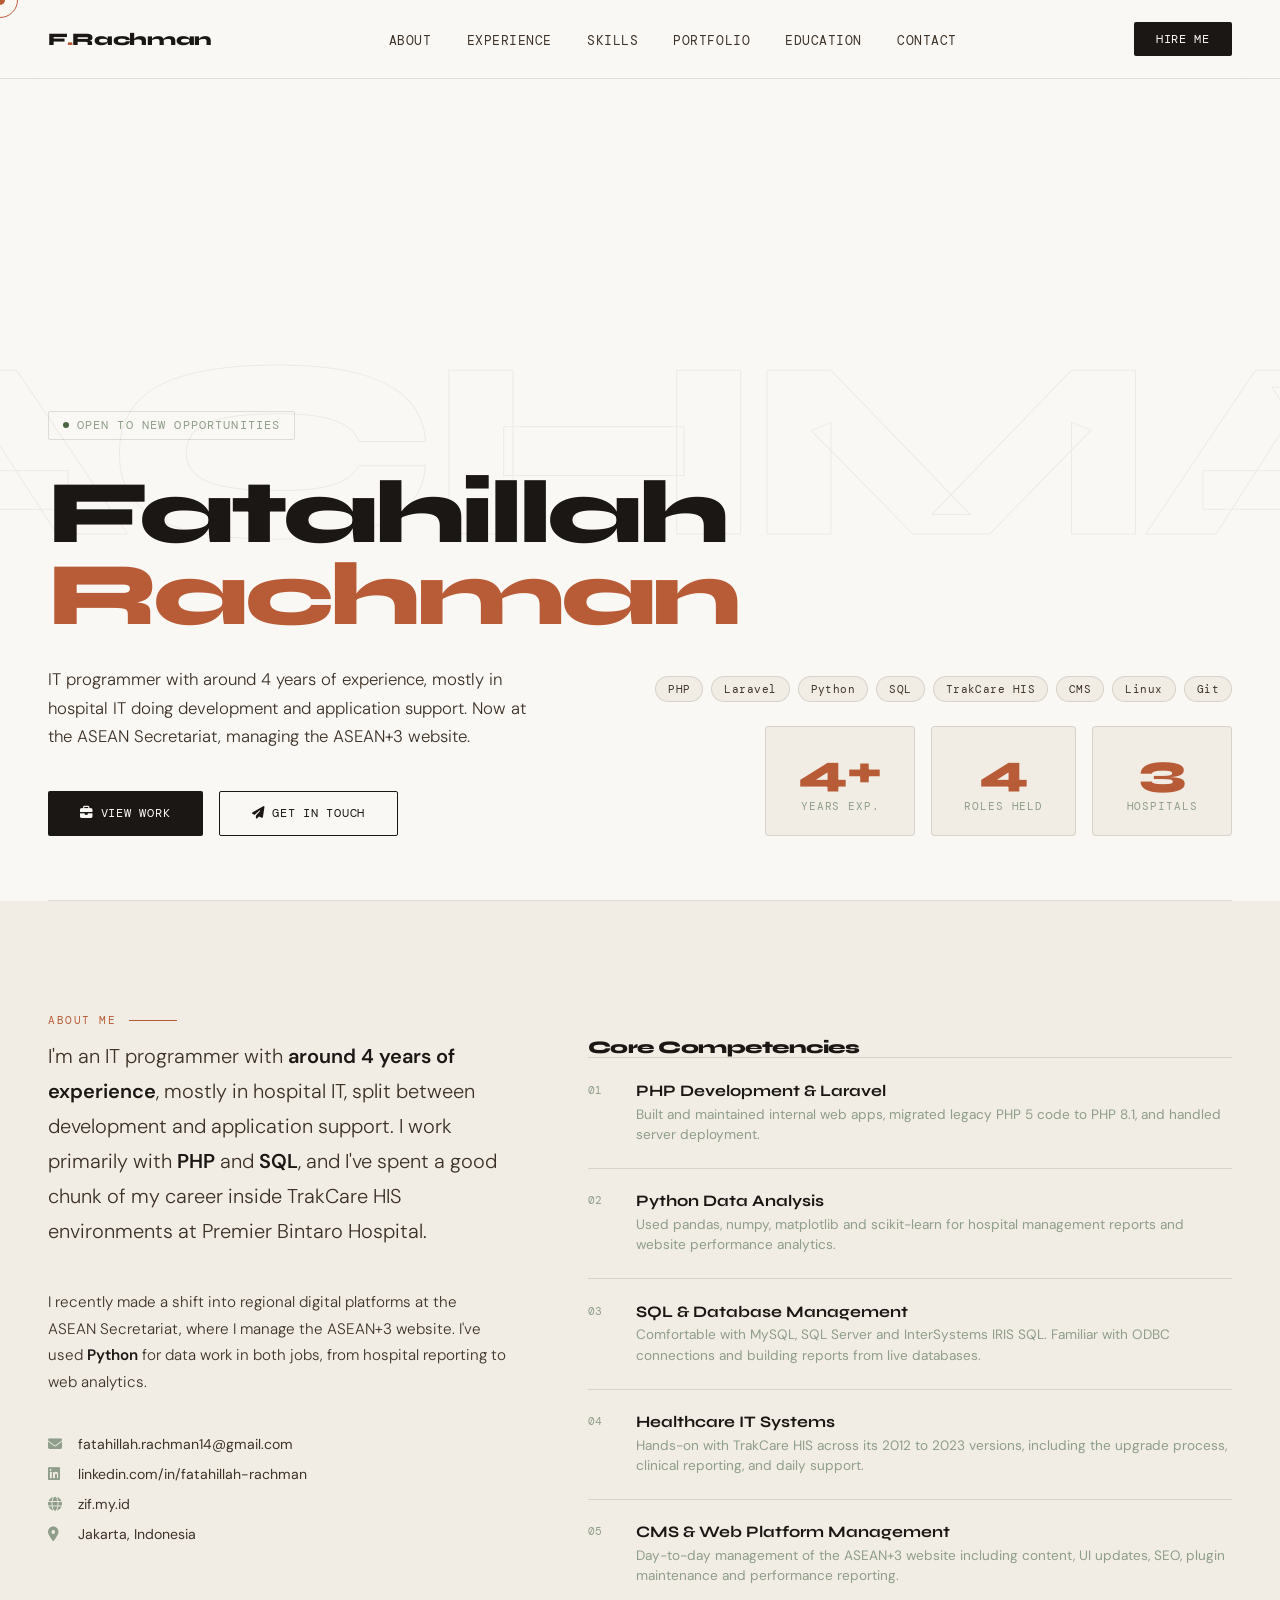
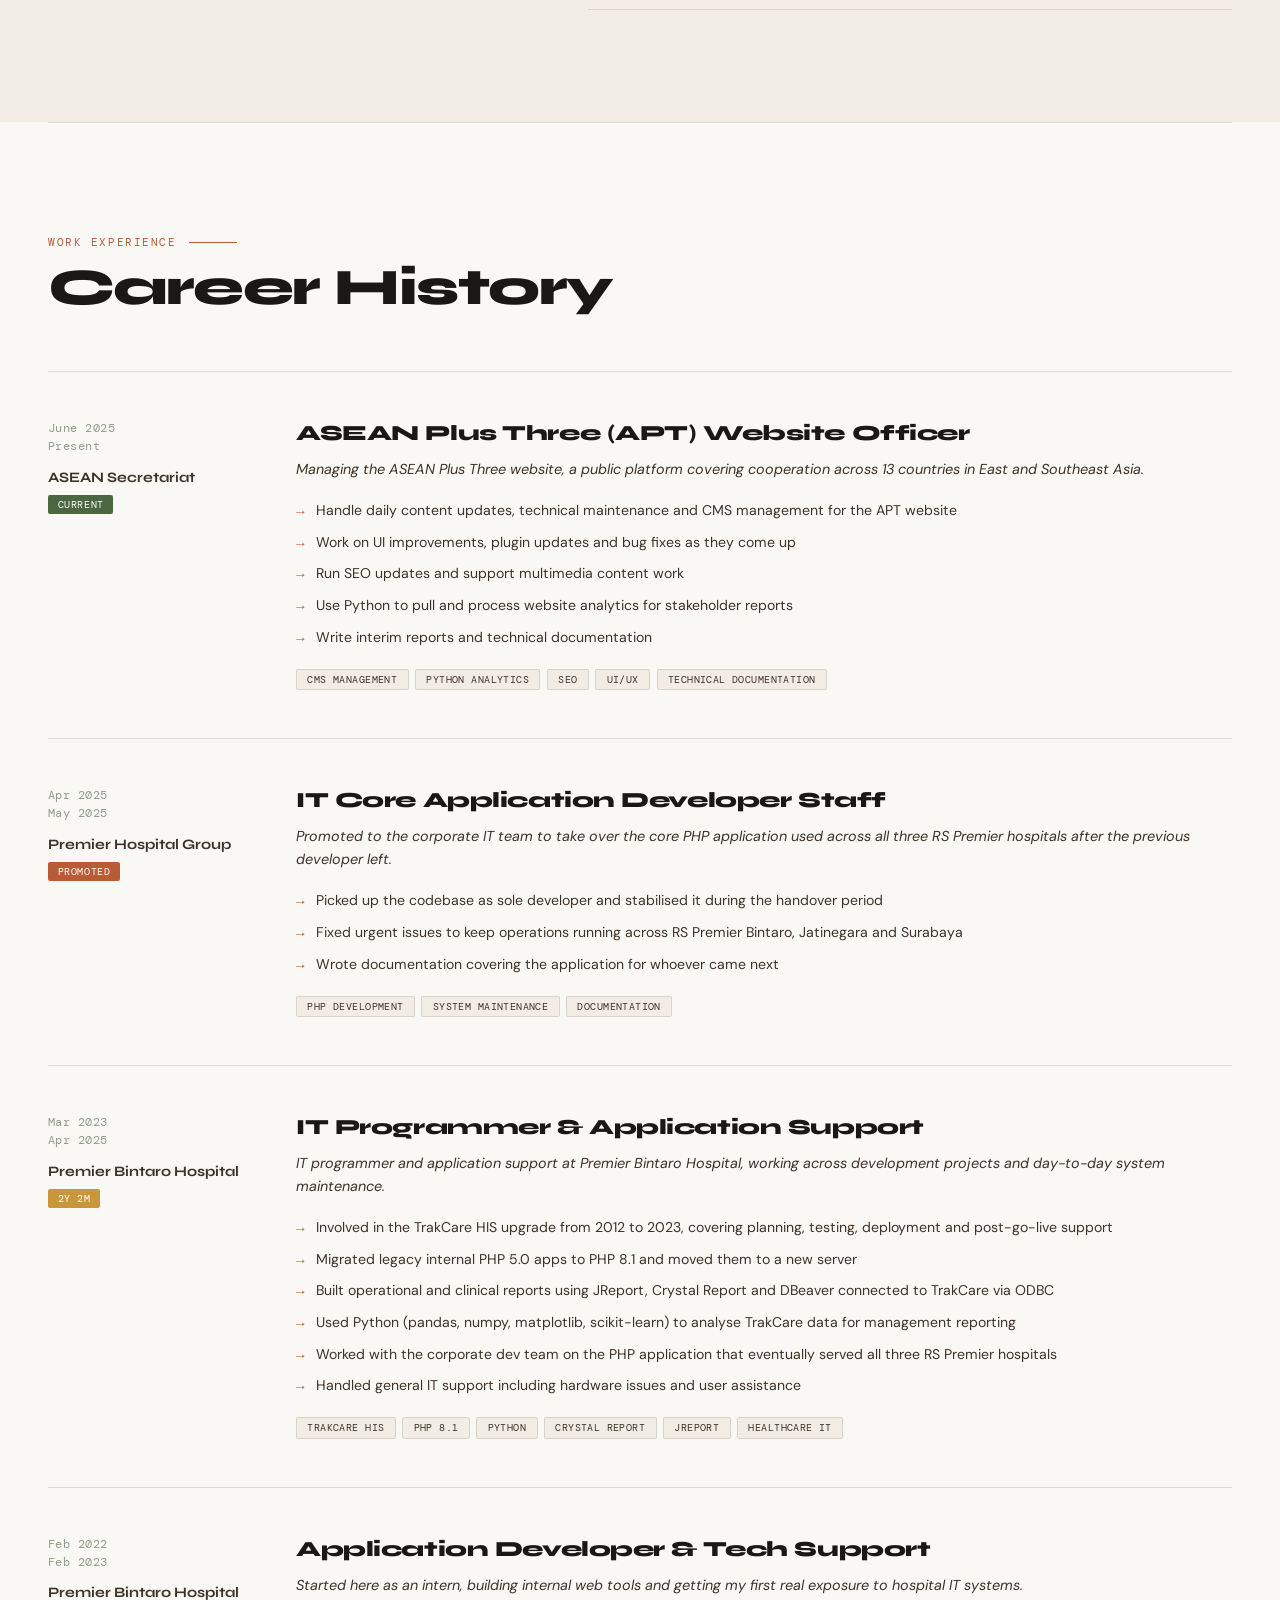
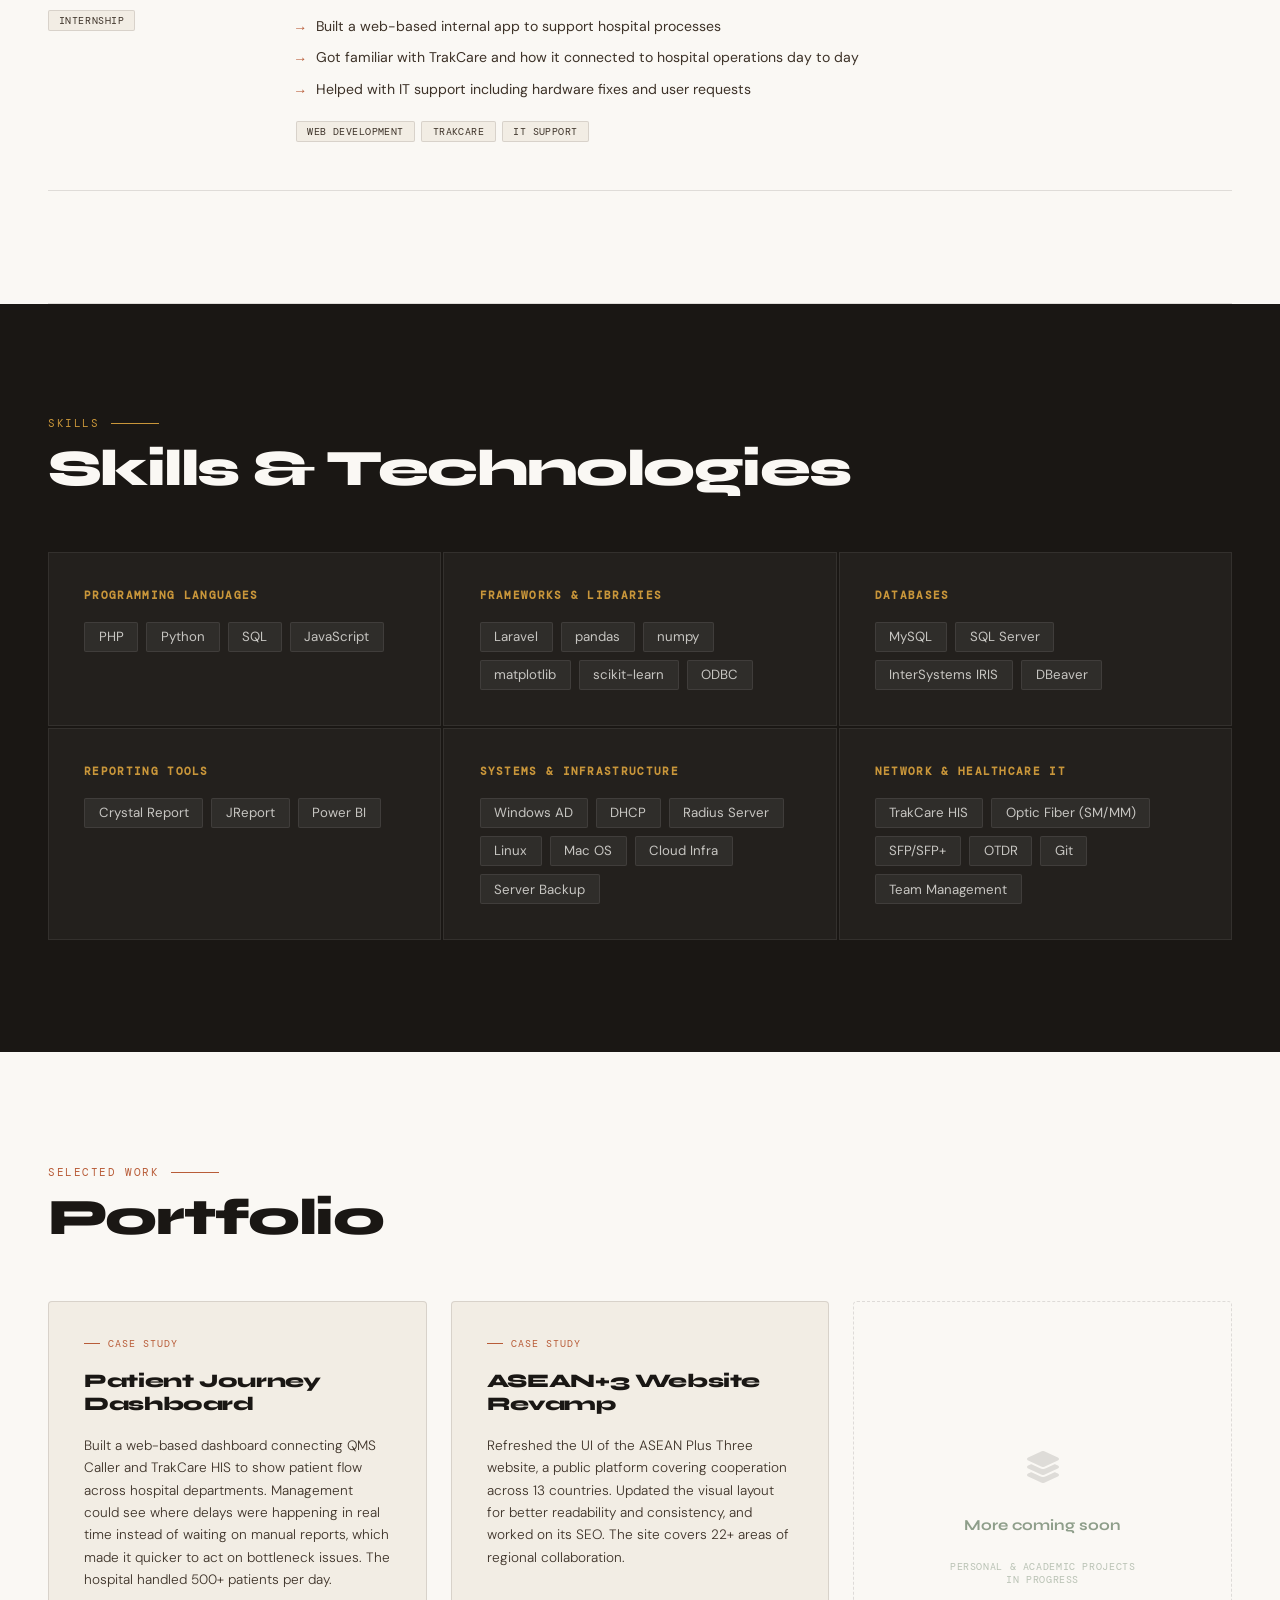
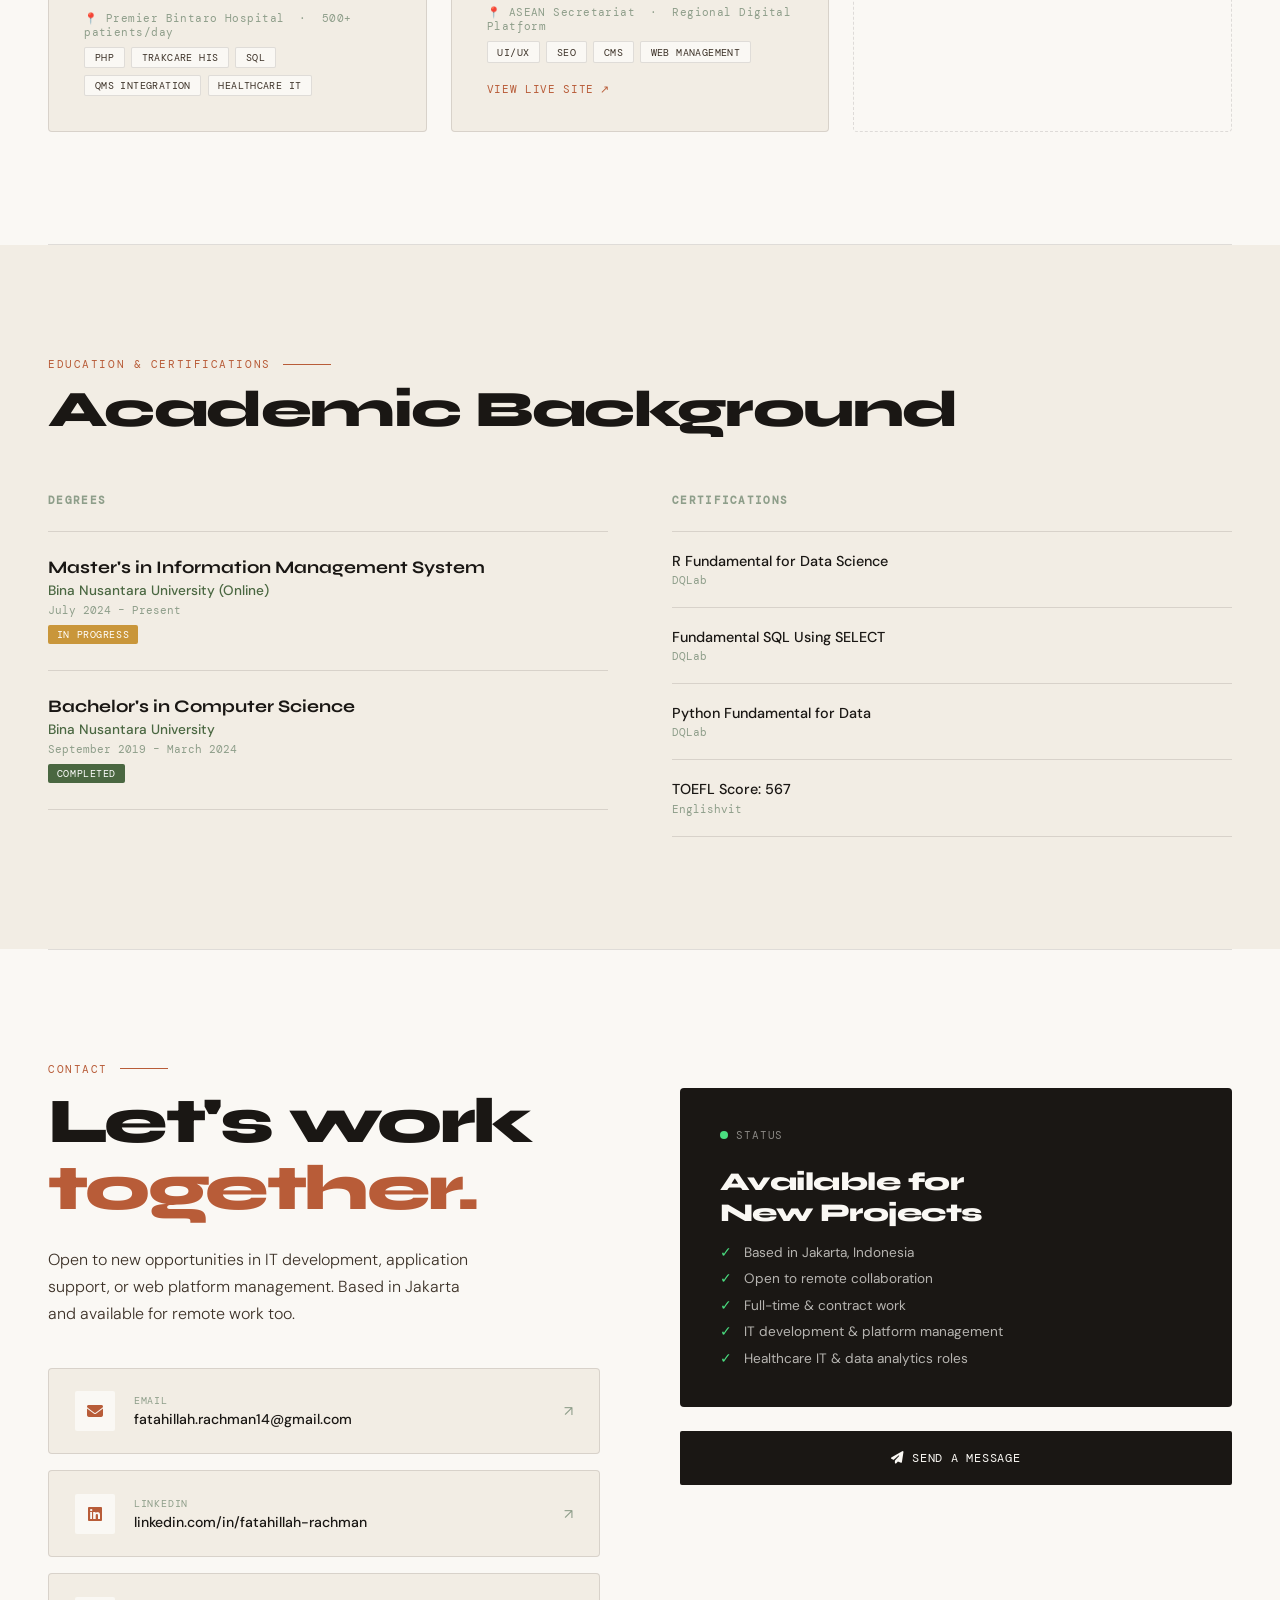
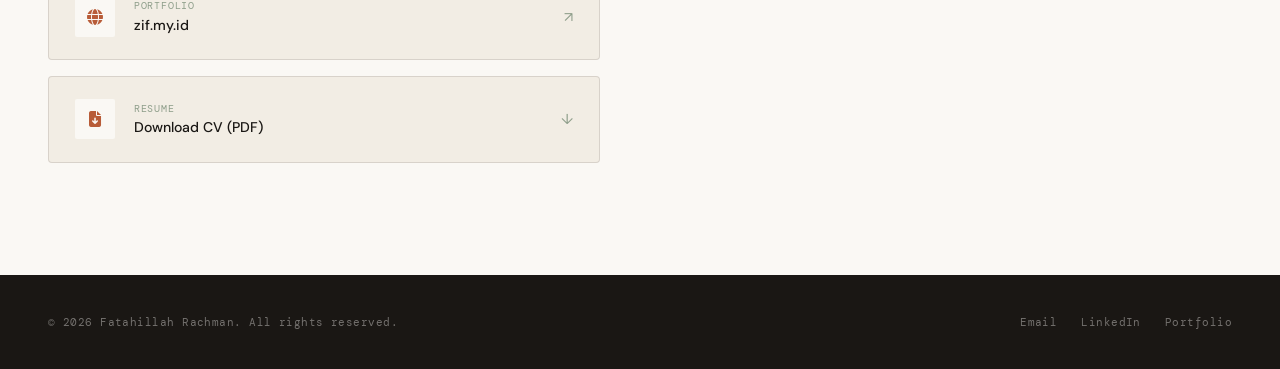
==== commit 450e2b99: "Fix mobile layout, tidy copy, add social meta and README - Fix hero clipping on phones and overflow " ====
--- a/index.html
+++ b/index.html
@@ -1,1368 +1,1396 @@
-<!DOCTYPE html>
-<html lang="en" class="scroll-smooth">
-<head>
-    <meta charset="UTF-8">
-    <meta name="viewport" content="width=device-width, initial-scale=1.0">
-    <title>Fatahillah Rachman — APT Website Officer & IT Programmer</title>
-    <meta name="description" content="Portfolio of Fatahillah Rachman — APT Website Officer at ASEAN Secretariat. Background in healthcare IT, PHP development, SQL and Python data analysis.">
-
-    <script type="application/ld+json">
-    {
-      "@context": "https://schema.org",
-      "@type": "Person",
-      "name": "Fatahillah Rachman",
-      "url": "https://zif.my.id",
-      "jobTitle": "ASEAN Plus Three (APT) Website Officer",
-      "worksFor": { "@type": "Organization", "name": "ASEAN Secretariat" },
-      "alumniOf": { "@type": "CollegeOrUniversity", "name": "Bina Nusantara University" },
-      "knowsAbout": ["PHP", "Laravel", "Python", "SQL", "Healthcare IT", "TrakCare HIS", "CMS", "SEO", "Web Analytics"],
-      "sameAs": ["https://linkedin.com/in/fatahillah-rachman"]
-    }
-    </script>
-
-    <link rel="preconnect" href="https://fonts.googleapis.com">
-    <link href="https://fonts.googleapis.com/css2?family=Syne:wght@400;600;700;800&family=DM+Mono:ital,wght@0,400;0,500;1,400&family=DM+Sans:ital,opsz,wght@0,9..40,300;0,9..40,400;0,9..40,500;1,9..40,300&display=swap" rel="stylesheet">
-    <link rel="stylesheet" href="https://cdnjs.cloudflare.com/ajax/libs/font-awesome/6.5.0/css/all.min.css">
-
-    <style>
-        :root {
-            --sand:    #F2EDE4;
-            --cream:   #FAF8F4;
-            --ink:     #1A1714;
-            --bark:    #3D3228;
-            --moss:    #4A6741;
-            --clay:    #B85C38;
-            --gold:    #C9963A;
-            --mist:    #8E9E8A;
-            --line:    rgba(26,23,20,0.12);
-        }
-
-        *, *::before, *::after { box-sizing: border-box; margin: 0; padding: 0; }
-
-        html { font-size: 16px; }
-
-        body {
-            font-family: 'DM Sans', sans-serif;
-            background: var(--cream);
-            color: var(--ink);
-            overflow-x: hidden;
-            cursor: none;
-        }
-
-        /* Custom Cursor */
-        .cursor {
-            position: fixed;
-            width: 10px; height: 10px;
-            background: var(--clay);
-            border-radius: 50%;
-            pointer-events: none;
-            z-index: 9999;
-            transform: translate(-50%, -50%);
-            transition: transform 0.1s, width 0.2s, height 0.2s, background 0.2s;
-        }
-        .cursor-ring {
-            position: fixed;
-            width: 36px; height: 36px;
-            border: 1.5px solid var(--clay);
-            border-radius: 50%;
-            pointer-events: none;
-            z-index: 9998;
-            transform: translate(-50%, -50%);
-            transition: transform 0.18s ease, width 0.25s, height 0.25s;
-        }
-        body:hover .cursor { opacity: 1; }
-
-        /* Scrollbar */
-        ::-webkit-scrollbar { width: 5px; }
-        ::-webkit-scrollbar-track { background: var(--sand); }
-        ::-webkit-scrollbar-thumb { background: var(--clay); border-radius: 4px; }
-
-        /* NAV */
-        nav {
-            position: fixed; top: 0; left: 0; right: 0;
-            z-index: 100;
-            display: flex; align-items: center; justify-content: space-between;
-            padding: 1.4rem 3rem;
-            background: rgba(250,248,244,0.85);
-            backdrop-filter: blur(16px);
-            border-bottom: 1px solid var(--line);
-            transition: padding 0.3s;
-        }
-        .nav-logo {
-            font-family: 'Syne', sans-serif;
-            font-weight: 800; font-size: 1.1rem;
-            letter-spacing: -0.02em;
-            color: var(--ink);
-            text-decoration: none;
-        }
-        .nav-logo span { color: var(--clay); }
-        .nav-links { display: flex; gap: 2.2rem; list-style: none; }
-        .nav-links a {
-            font-size: 0.82rem;
-            font-family: 'DM Mono', monospace;
-            color: var(--bark);
-            text-decoration: none;
-            letter-spacing: 0.04em;
-            text-transform: uppercase;
-            transition: color 0.2s;
-        }
-        .nav-links a:hover { color: var(--clay); }
-        .nav-cta {
-            font-family: 'DM Mono', monospace;
-            font-size: 0.78rem;
-            letter-spacing: 0.05em;
-            text-transform: uppercase;
-            background: var(--ink);
-            color: var(--cream);
-            padding: 0.55rem 1.4rem;
-            border-radius: 2px;
-            text-decoration: none;
-            transition: background 0.2s;
-        }
-        .nav-cta:hover { background: var(--clay); }
-        .nav-hamburger { display: none; background: none; border: none; cursor: none; }
-        .nav-hamburger span { display: block; width: 22px; height: 2px; background: var(--ink); margin: 5px 0; transition: 0.3s; }
-
-        /* HERO */
-        #home {
-            min-height: 100vh;
-            display: grid;
-            grid-template-columns: 1fr 1fr;
-            align-items: end;
-            padding: 10rem 3rem 4rem;
-            position: relative;
-            overflow: hidden;
-        }
-        .hero-bg-text {
-            position: absolute;
-            top: 50%; left: 50%;
-            transform: translate(-50%, -50%);
-            font-family: 'Syne', sans-serif;
-            font-weight: 800;
-            font-size: clamp(8rem, 20vw, 18rem);
-            color: transparent;
-            -webkit-text-stroke: 1px rgba(26,23,20,0.06);
-            white-space: nowrap;
-            pointer-events: none;
-            user-select: none;
-            letter-spacing: -0.04em;
-        }
-        .hero-left { position: relative; z-index: 2; }
-        .hero-tag {
-            display: inline-flex; align-items: center; gap: 0.5rem;
-            font-family: 'DM Mono', monospace;
-            font-size: 0.72rem;
-            letter-spacing: 0.1em;
-            text-transform: uppercase;
-            color: var(--mist);
-            border: 1px solid var(--line);
-            padding: 0.35rem 0.85rem;
-            border-radius: 2px;
-            margin-bottom: 2rem;
-        }
-        .hero-tag::before {
-            content: '';
-            width: 6px; height: 6px;
-            background: var(--moss);
-            border-radius: 50%;
-            animation: pulse 2s infinite;
-        }
-        @keyframes pulse { 0%,100%{opacity:1;transform:scale(1);} 50%{opacity:0.4;transform:scale(0.8);} }
-        .hero-name {
-            font-family: 'Syne', sans-serif;
-            font-weight: 800;
-            font-size: clamp(3.2rem, 7vw, 6.5rem);
-            line-height: 0.92;
-            letter-spacing: -0.04em;
-            color: var(--ink);
-            margin-bottom: 1.8rem;
-        }
-        .hero-name em { color: var(--clay); font-style: normal; }
-        .hero-desc {
-            font-size: 1.05rem;
-            line-height: 1.7;
-            color: var(--bark);
-            max-width: 480px;
-            margin-bottom: 2.5rem;
-            font-weight: 300;
-        }
-        .hero-actions { display: flex; gap: 1rem; flex-wrap: wrap; }
-        .btn {
-            display: inline-flex; align-items: center; gap: 0.5rem;
-            font-family: 'DM Mono', monospace;
-            font-size: 0.78rem;
-            letter-spacing: 0.06em;
-            text-transform: uppercase;
-            text-decoration: none;
-            padding: 0.85rem 2rem;
-            border-radius: 2px;
-            transition: all 0.25s;
-            cursor: none;
-        }
-        .btn-dark { background: var(--ink); color: var(--cream); }
-        .btn-dark:hover { background: var(--clay); }
-        .btn-outline {
-            background: transparent;
-            color: var(--ink);
-            border: 1.5px solid var(--ink);
-        }
-        .btn-outline:hover { background: var(--ink); color: var(--cream); }
-
-        .hero-right {
-            position: relative; z-index: 2;
-            display: flex; flex-direction: column;
-            align-items: flex-end; justify-content: flex-end;
-            gap: 1.5rem;
-        }
-        .hero-stat-card {
-            background: var(--sand);
-            border: 1px solid var(--line);
-            border-radius: 4px;
-            padding: 1.4rem 2rem;
-            text-align: center;
-            min-width: 140px;
-        }
-        .hero-stat-card .num {
-            font-family: 'Syne', sans-serif;
-            font-weight: 800;
-            font-size: 2.8rem;
-            color: var(--clay);
-            line-height: 1;
-        }
-        .hero-stat-card .label {
-            font-family: 'DM Mono', monospace;
-            font-size: 0.68rem;
-            text-transform: uppercase;
-            letter-spacing: 0.08em;
-            color: var(--mist);
-            margin-top: 0.3rem;
-        }
-        .hero-stack {
-            display: flex; flex-wrap: wrap; gap: 0.5rem;
-            justify-content: flex-end;
-        }
-        .stack-pill {
-            font-family: 'DM Mono', monospace;
-            font-size: 0.7rem;
-            letter-spacing: 0.04em;
-            background: var(--sand);
-            border: 1px solid var(--line);
-            color: var(--bark);
-            padding: 0.3rem 0.75rem;
-            border-radius: 100px;
-        }
-        /* SECTION BASE */
-        section { padding: 7rem 3rem; }
-        .section-label {
-            font-family: 'DM Mono', monospace;
-            font-size: 0.7rem;
-            letter-spacing: 0.14em;
-            text-transform: uppercase;
-            color: var(--clay);
-            margin-bottom: 0.75rem;
-            display: flex; align-items: center; gap: 0.75rem;
-        }
-        .section-label::after { content: ''; flex: 1; max-width: 48px; height: 1px; background: var(--clay); }
-        .section-title {
-            font-family: 'Syne', sans-serif;
-            font-weight: 800;
-            font-size: clamp(2rem, 4vw, 3.2rem);
-            letter-spacing: -0.03em;
-            line-height: 1.05;
-            color: var(--ink);
-            margin-bottom: 3.5rem;
-        }
-        .divider { height: 1px; background: var(--line); margin: 0 3rem; }
-
-        /* ABOUT */
-        #about { background: var(--sand); }
-        .about-grid { display: grid; grid-template-columns: 1fr 1.4fr; gap: 5rem; align-items: start; }
-        .about-left { }
-        .about-intro {
-            font-size: 1.25rem;
-            line-height: 1.75;
-            font-weight: 300;
-            color: var(--bark);
-            margin-bottom: 2.5rem;
-        }
-        .about-intro strong { font-weight: 600; color: var(--ink); }
-        .contact-chips { display: flex; flex-direction: column; gap: 0.75rem; }
-        .chip {
-            display: flex; align-items: center; gap: 0.85rem;
-            font-size: 0.88rem;
-            color: var(--bark);
-            text-decoration: none;
-            transition: color 0.2s;
-        }
-        .chip:hover { color: var(--clay); }
-        .chip i { width: 16px; color: var(--mist); }
-        .about-right { }
-        .competency-list { display: flex; flex-direction: column; }
-        .competency-item {
-            display: flex; align-items: flex-start;
-            padding: 1.4rem 0;
-            border-bottom: 1px solid var(--line);
-            gap: 1.5rem;
-        }
-        .competency-item:first-child { border-top: 1px solid var(--line); }
-        .competency-num {
-            font-family: 'DM Mono', monospace;
-            font-size: 0.68rem;
-            color: var(--mist);
-            min-width: 24px;
-            padding-top: 2px;
-        }
-        .competency-info h4 {
-            font-family: 'Syne', sans-serif;
-            font-weight: 700;
-            font-size: 1rem;
-            color: var(--ink);
-            margin-bottom: 0.3rem;
-        }
-        .competency-info p {
-            font-size: 0.85rem;
-            color: var(--mist);
-            line-height: 1.5;
-        }
-
-        /* EXPERIENCE */
-        #experience { background: var(--cream); }
-        .exp-list { display: flex; flex-direction: column; gap: 0; }
-        .exp-item {
-            display: grid;
-            grid-template-columns: 200px 1fr;
-            gap: 3rem;
-            padding: 3rem 0;
-            border-bottom: 1px solid var(--line);
-            position: relative;
-        }
-        .exp-item:first-child { border-top: 1px solid var(--line); }
-        .exp-meta { }
-        .exp-date {
-            font-family: 'DM Mono', monospace;
-            font-size: 0.72rem;
-            color: var(--mist);
-            letter-spacing: 0.04em;
-            line-height: 1.6;
-            margin-bottom: 0.75rem;
-        }
-        .exp-company {
-            font-family: 'Syne', sans-serif;
-            font-weight: 700;
-            font-size: 0.9rem;
-            color: var(--bark);
-            margin-bottom: 0.4rem;
-        }
-        .exp-badge {
-            display: inline-block;
-            font-family: 'DM Mono', monospace;
-            font-size: 0.62rem;
-            letter-spacing: 0.06em;
-            text-transform: uppercase;
-            padding: 0.2rem 0.6rem;
-            border-radius: 2px;
-        }
-        .badge-current { background: var(--moss); color: #fff; }
-        .badge-promoted { background: var(--clay); color: #fff; }
-        .badge-intern { background: var(--sand); color: var(--bark); border: 1px solid var(--line); }
-        .exp-body { }
-        .exp-title {
-            font-family: 'Syne', sans-serif;
-            font-weight: 800;
-            font-size: 1.35rem;
-            letter-spacing: -0.02em;
-            color: var(--ink);
-            margin-bottom: 0.75rem;
-        }
-        .exp-summary {
-            font-size: 0.9rem;
-            color: var(--bark);
-            font-style: italic;
-            margin-bottom: 1.2rem;
-            line-height: 1.6;
-        }
-        .exp-bullets { list-style: none; display: flex; flex-direction: column; gap: 0.55rem; }
-        .exp-bullets li {
-            display: flex; gap: 0.75rem;
-            font-size: 0.88rem;
-            color: var(--bark);
-            line-height: 1.55;
-        }
-        .exp-bullets li::before {
-            content: '→';
-            color: var(--clay);
-            font-family: 'DM Mono', monospace;
-            flex-shrink: 0;
-            margin-top: 1px;
-        }
-        .exp-tags { display: flex; flex-wrap: wrap; gap: 0.4rem; margin-top: 1.2rem; }
-        .exp-tag {
-            font-family: 'DM Mono', monospace;
-            font-size: 0.65rem;
-            letter-spacing: 0.04em;
-            text-transform: uppercase;
-            background: var(--sand);
-            color: var(--bark);
-            border: 1px solid var(--line);
-            padding: 0.2rem 0.65rem;
-            border-radius: 2px;
-        }
-
-        /* SKILLS */
-        #skills { background: var(--ink); color: var(--cream); }
-        #skills .section-label { color: var(--gold); }
-        #skills .section-label::after { background: var(--gold); }
-        #skills .section-title { color: var(--cream); }
-        .skills-grid { display: grid; grid-template-columns: repeat(3, 1fr); gap: 2px; }
-        .skill-block {
-            background: rgba(255,255,255,0.04);
-            padding: 2.2rem;
-            border: 1px solid rgba(255,255,255,0.07);
-            transition: background 0.2s;
-        }
-        .skill-block:hover { background: rgba(255,255,255,0.08); }
-        .skill-block h3 {
-            font-family: 'DM Mono', monospace;
-            font-size: 0.68rem;
-            letter-spacing: 0.12em;
-            text-transform: uppercase;
-            color: var(--gold);
-            margin-bottom: 1.2rem;
-        }
-        .skill-items { display: flex; flex-wrap: wrap; gap: 0.5rem; }
-        .skill-item {
-            font-size: 0.83rem;
-            background: rgba(255,255,255,0.06);
-            color: rgba(250,248,244,0.75);
-            padding: 0.35rem 0.85rem;
-            border-radius: 2px;
-            border: 1px solid rgba(255,255,255,0.08);
-            transition: background 0.2s, color 0.2s;
-        }
-        .skill-item:hover { background: var(--clay); color: #fff; border-color: var(--clay); }
-
-        /* EDUCATION */
-        #education { background: var(--sand); }
-        .edu-grid { display: grid; grid-template-columns: 1fr 1fr; gap: 4rem; }
-        .edu-col h3 {
-            font-family: 'DM Mono', monospace;
-            font-size: 0.68rem;
-            letter-spacing: 0.12em;
-            text-transform: uppercase;
-            color: var(--mist);
-            margin-bottom: 1.5rem;
-        }
-        .edu-item {
-            padding: 1.6rem 0;
-            border-bottom: 1px solid var(--line);
-        }
-        .edu-item:first-of-type { border-top: 1px solid var(--line); }
-        .edu-degree {
-            font-family: 'Syne', sans-serif;
-            font-weight: 700;
-            font-size: 1.1rem;
-            color: var(--ink);
-            margin-bottom: 0.25rem;
-        }
-        .edu-school {
-            font-size: 0.85rem;
-            color: var(--moss);
-            font-weight: 500;
-            margin-bottom: 0.25rem;
-        }
-        .edu-date {
-            font-family: 'DM Mono', monospace;
-            font-size: 0.7rem;
-            color: var(--mist);
-        }
-        .edu-status {
-            display: inline-block;
-            font-family: 'DM Mono', monospace;
-            font-size: 0.6rem;
-            letter-spacing: 0.06em;
-            text-transform: uppercase;
-            padding: 0.18rem 0.55rem;
-            border-radius: 2px;
-            margin-top: 0.5rem;
-        }
-        .status-ongoing { background: var(--gold); color: #fff; }
-        .status-done { background: var(--moss); color: #fff; }
-        .cert-item {
-            padding: 1.25rem 0;
-            border-bottom: 1px solid var(--line);
-        }
-        .cert-item:first-of-type { border-top: 1px solid var(--line); }
-        .cert-name {
-            font-size: 0.9rem;
-            font-weight: 500;
-            color: var(--ink);
-            margin-bottom: 0.2rem;
-        }
-        .cert-issuer {
-            font-family: 'DM Mono', monospace;
-            font-size: 0.68rem;
-            color: var(--mist);
-        }
-
-        /* CONTACT */
-        #contact { background: var(--cream); }
-        .contact-grid { display: grid; grid-template-columns: 1fr 1fr; gap: 5rem; align-items: start; }
-        .contact-left .big-text {
-            font-family: 'Syne', sans-serif;
-            font-weight: 800;
-            font-size: clamp(2.2rem, 5vw, 4rem);
-            letter-spacing: -0.04em;
-            line-height: 1.05;
-            color: var(--ink);
-            margin-bottom: 1.5rem;
-        }
-        .contact-left .big-text em { color: var(--clay); font-style: normal; }
-        .contact-left p {
-            font-size: 1rem;
-            color: var(--bark);
-            font-weight: 300;
-            line-height: 1.7;
-            max-width: 420px;
-            margin-bottom: 2.5rem;
-        }
-        .contact-links { display: flex; flex-direction: column; gap: 1rem; }
-        .contact-link {
-            display: flex; align-items: center; gap: 1.2rem;
-            padding: 1.4rem 1.6rem;
-            background: var(--sand);
-            border: 1px solid var(--line);
-            text-decoration: none;
-            color: var(--ink);
-            border-radius: 4px;
-            transition: all 0.2s;
-            cursor: none;
-        }
-        .contact-link:hover { background: var(--ink); color: var(--cream); border-color: var(--ink); }
-        .contact-link:hover .cl-icon { background: rgba(255,255,255,0.1); color: var(--cream); }
-        .cl-icon {
-            width: 40px; height: 40px;
-            background: var(--cream);
-            border-radius: 2px;
-            display: flex; align-items: center; justify-content: center;
-            font-size: 1rem;
-            color: var(--clay);
-            flex-shrink: 0;
-            transition: all 0.2s;
-        }
-        .cl-info { flex: 1; }
-        .cl-type { font-family: 'DM Mono', monospace; font-size: 0.62rem; letter-spacing: 0.08em; text-transform: uppercase; color: var(--mist); margin-bottom: 0.2rem; }
-        .cl-value { font-size: 0.88rem; font-weight: 500; }
-        .cl-arrow { font-size: 0.9rem; color: var(--mist); transition: transform 0.2s; }
-        .contact-link:hover .cl-arrow { transform: translate(4px, -4px); color: var(--cream); }
-        .contact-right { }
-        .availability-card {
-            background: var(--ink);
-            color: var(--cream);
-            border-radius: 4px;
-            padding: 2.5rem;
-            margin-bottom: 1.5rem;
-        }
-        .avail-dot {
-            display: inline-block;
-            width: 8px; height: 8px;
-            background: #4ade80;
-            border-radius: 50%;
-            margin-right: 0.5rem;
-            animation: pulse 2s infinite;
-        }
-        .avail-title {
-            font-family: 'DM Mono', monospace;
-            font-size: 0.7rem;
-            letter-spacing: 0.08em;
-            text-transform: uppercase;
-            color: rgba(250,248,244,0.5);
-            margin-bottom: 1.5rem;
-        }
-        .avail-status {
-            font-family: 'Syne', sans-serif;
-            font-weight: 800;
-            font-size: 1.6rem;
-            letter-spacing: -0.02em;
-            margin-bottom: 1rem;
-        }
-        .avail-list { list-style: none; display: flex; flex-direction: column; gap: 0.6rem; }
-        .avail-list li { font-size: 0.85rem; color: rgba(250,248,244,0.7); display: flex; gap: 0.75rem; }
-        .avail-list li::before { content: '✓'; color: #4ade80; }
-
-        /* PORTFOLIO */
-        #portfolio { background: var(--cream); }
-        .porto-grid {
-            display: grid;
-            grid-template-columns: repeat(3, 1fr);
-            gap: 1.5rem;
-        }
-        .porto-card {
-            background: var(--sand);
-            border: 1px solid var(--line);
-            border-radius: 4px;
-            padding: 2.2rem;
-            display: flex;
-            flex-direction: column;
-            gap: 1.2rem;
-            transition: all 0.25s;
-            position: relative;
-            overflow: hidden;
-        }
-        .porto-card::before {
-            content: '';
-            position: absolute;
-            top: 0; left: 0; right: 0;
-            height: 3px;
-            background: var(--clay);
-            transform: scaleX(0);
-            transform-origin: left;
-            transition: transform 0.3s ease;
-        }
-        .porto-card:hover::before { transform: scaleX(1); }
-        .porto-card:hover { border-color: rgba(184,92,56,0.3); transform: translateY(-3px); }
-        .porto-card.coming-soon {
-            border-style: dashed;
-            background: transparent;
-            align-items: center;
-            justify-content: center;
-            text-align: center;
-            min-height: 280px;
-        }
-        .porto-card.coming-soon:hover { transform: none; border-color: var(--line); }
-        .porto-card.coming-soon::before { display: none; }
-        .porto-type {
-            font-family: 'DM Mono', monospace;
-            font-size: 0.62rem;
-            letter-spacing: 0.1em;
-            text-transform: uppercase;
-            color: var(--clay);
-            display: flex; align-items: center; gap: 0.5rem;
-        }
-        .porto-type::before {
-            content: '';
-            width: 16px; height: 1px;
-            background: var(--clay);
-        }
-        .porto-title {
-            font-family: 'Syne', sans-serif;
-            font-weight: 800;
-            font-size: 1.2rem;
-            letter-spacing: -0.02em;
-            color: var(--ink);
-            line-height: 1.2;
-        }
-        .porto-desc {
-            font-size: 0.85rem;
-            color: var(--bark);
-            line-height: 1.65;
-            font-weight: 300;
-            flex: 1;
-        }
-        .porto-meta {
-            display: flex; flex-direction: column; gap: 0.5rem;
-        }
-        .porto-org {
-            font-family: 'DM Mono', monospace;
-            font-size: 0.68rem;
-            color: var(--mist);
-            letter-spacing: 0.04em;
-        }
-        .porto-tags { display: flex; flex-wrap: wrap; gap: 0.4rem; }
-        .porto-tag {
-            font-family: 'DM Mono', monospace;
-            font-size: 0.62rem;
-            letter-spacing: 0.04em;
-            text-transform: uppercase;
-            background: var(--cream);
-            color: var(--bark);
-            border: 1px solid var(--line);
-            padding: 0.2rem 0.6rem;
-            border-radius: 2px;
-        }
-        .porto-link {
-            display: inline-flex; align-items: center; gap: 0.4rem;
-            font-family: 'DM Mono', monospace;
-            font-size: 0.68rem;
-            letter-spacing: 0.06em;
-            text-transform: uppercase;
-            color: var(--clay);
-            text-decoration: none;
-            margin-top: auto;
-            transition: gap 0.2s;
-        }
-        .porto-link:hover { gap: 0.7rem; }
-        .porto-coming-icon {
-            font-size: 2rem;
-            color: var(--line);
-            margin-bottom: 0.5rem;
-        }
-        .porto-coming-text {
-            font-family: 'Syne', sans-serif;
-            font-weight: 700;
-            font-size: 0.95rem;
-            color: var(--mist);
-            margin-bottom: 0.4rem;
-        }
-        .porto-coming-sub {
-            font-family: 'DM Mono', monospace;
-            font-size: 0.65rem;
-            letter-spacing: 0.06em;
-            color: rgba(142,158,138,0.6);
-            text-transform: uppercase;
-        }
-        @media (max-width: 900px) {
-            .porto-grid { grid-template-columns: 1fr; }
-        }
-
-        /* FOOTER */
-        footer {
-            background: var(--ink);
-            color: rgba(250,248,244,0.4);
-            padding: 2.5rem 3rem;
-            display: flex;
-            align-items: center;
-            justify-content: space-between;
-            font-family: 'DM Mono', monospace;
-            font-size: 0.7rem;
-            letter-spacing: 0.04em;
-        }
-        footer a { color: rgba(250,248,244,0.4); text-decoration: none; transition: color 0.2s; }
-        footer a:hover { color: var(--clay); }
-
-        /* MOBILE NAV MENU */
-        .mobile-nav {
-            display: none;
-            position: fixed;
-            top: 0; left: 0; right: 0; bottom: 0;
-            background: var(--cream);
-            z-index: 99;
-            flex-direction: column;
-            align-items: center;
-            justify-content: center;
-            gap: 2rem;
-        }
-        .mobile-nav.open { display: flex; }
-        .mobile-nav a {
-            font-family: 'Syne', sans-serif;
-            font-weight: 800;
-            font-size: 2.5rem;
-            color: var(--ink);
-            text-decoration: none;
-            letter-spacing: -0.02em;
-        }
-        .mobile-nav a:hover { color: var(--clay); }
-        .mobile-close {
-            position: absolute; top: 1.5rem; right: 2rem;
-            font-size: 1.5rem;
-            background: none; border: none;
-            color: var(--ink); cursor: pointer;
-        }
-
-        /* RESPONSIVE */
-        @media (max-width: 900px) {
-            nav { padding: 1.2rem 1.5rem; }
-            .nav-links, .nav-cta { display: none; }
-            .nav-hamburger { display: block; }
-            #home { grid-template-columns: 1fr; padding: 8rem 1.5rem 3rem; }
-            .hero-right { align-items: flex-start; margin-top: 2.5rem; }
-            .hero-bg-text { font-size: 5rem; }
-            section { padding: 5rem 1.5rem; }
-            .divider { margin: 0 1.5rem; }
-            .about-grid { grid-template-columns: 1fr; gap: 3rem; }
-            .exp-item { grid-template-columns: 1fr; gap: 0.5rem; }
-            .skills-grid { grid-template-columns: 1fr 1fr; }
-            .edu-grid { grid-template-columns: 1fr; }
-            .porto-grid { grid-template-columns: 1fr; }
-            .contact-grid { grid-template-columns: 1fr; gap: 3rem; }
-            footer { flex-direction: column; gap: 1rem; text-align: center; }
-            .cursor, .cursor-ring { display: none; }
-            body { cursor: auto; }
-            a, button { cursor: pointer; }
-            .mobile-nav a { font-size: 1.8rem; }
-        }
-        @media (max-width: 560px) {
-            .skills-grid { grid-template-columns: 1fr; }
-        }
-
-        /* SCROLL REVEAL */
-        .reveal {
-            opacity: 0;
-            transform: translateY(28px);
-            transition: opacity 0.7s ease, transform 0.7s ease;
-        }
-        .reveal.visible {
-            opacity: 1;
-            transform: translateY(0);
-        }
-    </style>
-</head>
-<body>
-    <!-- Cursor -->
-    <div class="cursor" id="cursor"></div>
-    <div class="cursor-ring" id="cursorRing"></div>
-
-    <!-- Mobile Nav -->
-    <div class="mobile-nav" id="mobileNav">
-        <button class="mobile-close" id="mobileClose">✕</button>
-        <a href="#home" onclick="closeMobileNav()">Home</a>
-        <a href="#about" onclick="closeMobileNav()">About</a>
-        <a href="#experience" onclick="closeMobileNav()">Experience</a>
-        <a href="#skills" onclick="closeMobileNav()">Skills</a>
-        <a href="#portfolio" onclick="closeMobileNav()">Portfolio</a>
-        <a href="#education" onclick="closeMobileNav()">Education</a>
-        <a href="#contact" onclick="closeMobileNav()">Contact</a>
-    </div>
-
-    <!-- Navigation -->
-    <nav id="mainNav">
-        <a href="#home" class="nav-logo">F<span>.</span>Rachman</a>
-        <ul class="nav-links">
-            <li><a href="#about">About</a></li>
-            <li><a href="#experience">Experience</a></li>
-            <li><a href="#skills">Skills</a></li>
-            <li><a href="#portfolio">Portfolio</a></li>
-            <li><a href="#education">Education</a></li>
-            <li><a href="#contact">Contact</a></li>
-        </ul>
-        <a href="mailto:fatahillah.rachman14@gmail.com" class="nav-cta">Hire Me</a>
-        <button class="nav-hamburger" id="navHamburger" aria-label="Menu">
-            <span></span><span></span><span></span>
-        </button>
-    </nav>
-
-    <!-- HERO -->
-    <section id="home">
-        <div class="hero-bg-text">RACHMAN</div>
-        <div class="hero-left">
-            <div class="hero-tag">Open to new opportunities</div>
-            <h1 class="hero-name">
-                Fatahillah<br><em>Rachman</em>
-            </h1>
-            <p class="hero-desc">
-                IT programmer and application support with around 4 years working in hospital IT and, more recently, regional digital platforms. Currently based at the ASEAN Secretariat managing the ASEAN+3 website.
-            </p>
-            <div class="hero-actions">
-                <a href="#experience" class="btn btn-dark"><i class="fas fa-briefcase"></i> View Work</a>
-                <a href="mailto:fatahillah.rachman14@gmail.com" class="btn btn-outline"><i class="fas fa-paper-plane"></i> Get In Touch</a>
-            </div>
-        </div>
-        <div class="hero-right">
-            <div class="hero-stack">
-                <span class="stack-pill">PHP</span>
-                <span class="stack-pill">Laravel</span>
-                <span class="stack-pill">Python</span>
-                <span class="stack-pill">SQL</span>
-                <span class="stack-pill">TrakCare HIS</span>
-                <span class="stack-pill">CMS</span>
-                <span class="stack-pill">Linux</span>
-                <span class="stack-pill">Git</span>
-            </div>
-            <div style="display:flex; gap:1rem;">
-                <div class="hero-stat-card">
-                    <div class="num">4+</div>
-                    <div class="label">Years Exp.</div>
-                </div>
-                <div class="hero-stat-card">
-                    <div class="num">4</div>
-                    <div class="label">Roles Held</div>
-                </div>
-                <div class="hero-stat-card">
-                    <div class="num">3</div>
-                    <div class="label">Hospitals</div>
-                </div>
-            </div>
-        </div>
-
-    </section>
-
-    <div class="divider"></div>
-
-    <!-- ABOUT -->
-    <section id="about">
-        <div class="section-label">About Me</div>
-        <div class="about-grid">
-            <div class="about-left reveal">
-                <p class="about-intro">
-                    I'm an IT programmer and application support with <strong>around 4 years of experience</strong>, mostly in hospital IT. I work primarily with <strong>PHP</strong> and <strong>SQL</strong>, and I've spent a good chunk of my career inside TrakCare HIS environments at Premier Bintaro Hospital.
-                </p>
-                <p class="about-intro" style="font-size:0.95rem;">
-                    I recently made a shift into regional digital platforms at the ASEAN Secretariat, where I manage the ASEAN+3 website. I also use <strong>Python</strong> for data work on both sides of that career so far, from hospital reporting to web analytics.
-                </p>
-                <div class="contact-chips" style="margin-top:2rem;">
-                    <a href="mailto:fatahillah.rachman14@gmail.com" class="chip">
-                        <i class="fas fa-envelope"></i> fatahillah.rachman14@gmail.com
-                    </a>
-                    <a href="https://linkedin.com/in/fatahillah-rachman" target="_blank" class="chip">
-                        <i class="fab fa-linkedin"></i> linkedin.com/in/fatahillah-rachman
-                    </a>
-                    <a href="https://zif.my.id" target="_blank" class="chip">
-                        <i class="fas fa-globe"></i> zif.my.id
-                    </a>
-                    <span class="chip">
-                        <i class="fas fa-map-marker-alt"></i> Jakarta, Indonesia
-                    </span>
-                </div>
-            </div>
-            <div class="about-right reveal">
-                <div class="section-title" style="font-size:1.1rem; margin-bottom:0;">Core Competencies</div>
-                <div class="competency-list">
-                    <div class="competency-item">
-                        <span class="competency-num">01</span>
-                        <div class="competency-info">
-                            <h4>PHP Development & Laravel</h4>
-                            <p>Built and maintained internal web apps, migrated legacy PHP 5 code to PHP 8.1, and handled server deployment.</p>
-                        </div>
-                    </div>
-                    <div class="competency-item">
-                        <span class="competency-num">02</span>
-                        <div class="competency-info">
-                            <h4>Python Data Analysis</h4>
-                            <p>Used pandas, numpy, matplotlib and scikit-learn for hospital management reports and website performance analytics.</p>
-                        </div>
-                    </div>
-                    <div class="competency-item">
-                        <span class="competency-num">03</span>
-                        <div class="competency-info">
-                            <h4>SQL & Database Management</h4>
-                            <p>Comfortable with MySQL, SQL Server and InterSystems IRIS SQL. Familiar with ODBC connections and building reports from live databases.</p>
-                        </div>
-                    </div>
-                    <div class="competency-item">
-                        <span class="competency-num">04</span>
-                        <div class="competency-info">
-                            <h4>Healthcare IT Systems</h4>
-                            <p>Hands-on with TrakCare HIS across its 2012 to 2023 versions, including the upgrade process, clinical reporting, and daily support.</p>
-                        </div>
-                    </div>
-                    <div class="competency-item">
-                        <span class="competency-num">05</span>
-                        <div class="competency-info">
-                            <h4>CMS & Web Platform Management</h4>
-                            <p>Day-to-day management of the ASEAN+3 website including content, UI updates, SEO, plugin maintenance and performance reporting.</p>
-                        </div>
-                    </div>
-                </div>
-            </div>
-        </div>
-    </section>
-
-    <div class="divider"></div>
-
-    <!-- EXPERIENCE -->
-    <section id="experience">
-        <div class="section-label">Work Experience</div>
-        <h2 class="section-title">Career History</h2>
-        <div class="exp-list">
-
-            <!-- ASEAN -->
-            <div class="exp-item reveal">
-                <div class="exp-meta">
-                    <div class="exp-date">June 2025<br>Present</div>
-                    <div class="exp-company">ASEAN Secretariat</div>
-                    <span class="exp-badge badge-current">Current</span>
-                </div>
-                <div class="exp-body">
-                    <div class="exp-title">ASEAN Plus Three (APT) Website Officer</div>
-                    <p class="exp-summary">Managing the ASEAN Plus Three website, a public platform covering cooperation across 13 countries in East and Southeast Asia.</p>
-                    <ul class="exp-bullets">
-                        <li>Handle daily content updates, technical maintenance and CMS management for the APT website</li>
-                        <li>Work on UI improvements, plugin updates and bug fixes as they come up</li>
-                        <li>Run SEO updates and support multimedia content work</li>
-                        <li>Use Python to pull and process website analytics for stakeholder reports</li>
-                        <li>Write interim reports and technical documentation to keep things running smoothly</li>
-                    </ul>
-                    <div class="exp-tags">
-                        <span class="exp-tag">CMS Management</span>
-                        <span class="exp-tag">Python Analytics</span>
-                        <span class="exp-tag">SEO</span>
-                        <span class="exp-tag">UI/UX</span>
-                        <span class="exp-tag">Technical Documentation</span>
-                    </div>
-                </div>
-            </div>
-
-            <!-- Premier Group -->
-            <div class="exp-item reveal">
-                <div class="exp-meta">
-                    <div class="exp-date">Apr 2025<br>May 2025</div>
-                    <div class="exp-company">Premier Hospital Group</div>
-                    <span class="exp-badge badge-promoted">Promoted</span>
-                </div>
-                <div class="exp-body">
-                    <div class="exp-title">IT Core Application Developer Staff</div>
-                    <p class="exp-summary">Promoted to the corporate IT team to take over the core PHP application used across all three RS Premier hospitals after the previous developer left.</p>
-                    <ul class="exp-bullets">
-                        <li>Picked up the codebase as sole developer and stabilised it during the handover period</li>
-                        <li>Fixed urgent issues to keep operations running across RS Premier Bintaro, Jatinegara and Surabaya</li>
-                        <li>Wrote documentation covering the application for whoever came next</li>
-                    </ul>
-                    <div class="exp-tags">
-                        <span class="exp-tag">PHP Development</span>
-                        <span class="exp-tag">System Maintenance</span>
-                        <span class="exp-tag">Documentation</span>
-                    </div>
-                </div>
-            </div>
-
-            <!-- Premier Bintaro -->
-            <div class="exp-item reveal">
-                <div class="exp-meta">
-                    <div class="exp-date">Mar 2023<br>Apr 2025</div>
-                    <div class="exp-company">Premier Bintaro Hospital</div>
-                    <span class="exp-badge" style="background:var(--gold);color:#fff;">2y 2m</span>
-                </div>
-                <div class="exp-body">
-                    <div class="exp-title">IT Programmer & Application Support</div>
-                    <p class="exp-summary">IT programmer and application support at Premier Bintaro Hospital, working across development projects and day-to-day system maintenance.</p>
-                    <ul class="exp-bullets">
-                        <li>Involved in the TrakCare HIS upgrade from 2012 to 2023, covering planning, testing, deployment and post-go-live support</li>
-                        <li>Migrated legacy internal PHP 5.0 apps to PHP 8.1 and moved them to a new server</li>
-                        <li>Built operational and clinical reports using JReport, Crystal Report and DBeaver connected to TrakCare via ODBC</li>
-                        <li>Used Python (pandas, numpy, matplotlib, scikit-learn) to analyse TrakCare data for management reporting</li>
-                        <li>Worked with the corporate dev team on the PHP application that eventually served all three RS Premier hospitals</li>
-                        <li>Handled general IT support including hardware issues and user assistance</li>
-                    </ul>
-                    <div class="exp-tags">
-                        <span class="exp-tag">TrakCare HIS</span>
-                        <span class="exp-tag">PHP 8.1</span>
-                        <span class="exp-tag">Python</span>
-                        <span class="exp-tag">Crystal Report</span>
-                        <span class="exp-tag">JReport</span>
-                        <span class="exp-tag">Healthcare IT</span>
-                    </div>
-                </div>
-            </div>
-
-            <!-- Internship -->
-            <div class="exp-item reveal">
-                <div class="exp-meta">
-                    <div class="exp-date">Feb 2022<br>Feb 2023</div>
-                    <div class="exp-company">Premier Bintaro Hospital</div>
-                    <span class="exp-badge badge-intern">Internship</span>
-                </div>
-                <div class="exp-body">
-                    <div class="exp-title">Application Developer & Tech Support</div>
-                    <p class="exp-summary">Started here as an intern, building internal web tools and getting my first real exposure to hospital IT systems.</p>
-                    <ul class="exp-bullets">
-                        <li>Built a web-based internal app to support hospital processes</li>
-                        <li>Got familiar with TrakCare and how it connected to hospital operations day to day</li>
-                        <li>Helped with IT support including hardware fixes and user requests</li>
-                    </ul>
-                    <div class="exp-tags">
-                        <span class="exp-tag">Web Development</span>
-                        <span class="exp-tag">TrakCare</span>
-                        <span class="exp-tag">IT Support</span>
-                    </div>
-                </div>
-            </div>
-
-        </div>
-    </section>
-
-    <div class="divider"></div>
-
-    <!-- SKILLS -->
-    <section id="skills">
-        <div class="section-label">Technical Arsenal</div>
-        <h2 class="section-title" style="color:var(--cream);">Skills & Technologies</h2>
-        <div class="skills-grid reveal">
-            <div class="skill-block">
-                <h3>Programming Languages</h3>
-                <div class="skill-items">
-                    <span class="skill-item">PHP</span>
-                    <span class="skill-item">Python</span>
-                    <span class="skill-item">SQL</span>
-                    <span class="skill-item">JavaScript</span>
-                </div>
-            </div>
-            <div class="skill-block">
-                <h3>Frameworks & Libraries</h3>
-                <div class="skill-items">
-                    <span class="skill-item">Laravel</span>
-                    <span class="skill-item">pandas</span>
-                    <span class="skill-item">numpy</span>
-                    <span class="skill-item">matplotlib</span>
-                    <span class="skill-item">scikit-learn</span>
-                    <span class="skill-item">ODBC</span>
-                </div>
-            </div>
-            <div class="skill-block">
-                <h3>Databases</h3>
-                <div class="skill-items">
-                    <span class="skill-item">MySQL</span>
-                    <span class="skill-item">SQL Server</span>
-                    <span class="skill-item">InterSystems IRIS</span>
-                    <span class="skill-item">DBeaver</span>
-                </div>
-            </div>
-            <div class="skill-block">
-                <h3>Reporting Tools</h3>
-                <div class="skill-items">
-                    <span class="skill-item">Crystal Report</span>
-                    <span class="skill-item">JReport</span>
-                    <span class="skill-item">Power BI</span>
-                </div>
-            </div>
-            <div class="skill-block">
-                <h3>Systems & Infrastructure</h3>
-                <div class="skill-items">
-                    <span class="skill-item">Windows AD</span>
-                    <span class="skill-item">DHCP</span>
-                    <span class="skill-item">Radius Server</span>
-                    <span class="skill-item">Linux</span>
-                    <span class="skill-item">Mac OS</span>
-                    <span class="skill-item">Cloud Infra</span>
-                    <span class="skill-item">Server Backup</span>
-                </div>
-            </div>
-            <div class="skill-block">
-                <h3>Network & Healthcare IT</h3>
-                <div class="skill-items">
-                    <span class="skill-item">TrakCare HIS</span>
-                    <span class="skill-item">Optic Fiber (SM/MM)</span>
-                    <span class="skill-item">SFP/SFP+</span>
-                    <span class="skill-item">OTDR</span>
-                    <span class="skill-item">Git</span>
-                    <span class="skill-item">Team Management</span>
-                </div>
-            </div>
-        </div>
-    </section>
-
-    <div class="divider" style="background:rgba(255,255,255,0.08); margin:0;"></div>
-
-    <!-- PORTFOLIO -->
-    <section id="portfolio">
-        <div class="section-label">Selected Work</div>
-        <h2 class="section-title">Portfolio</h2>
-        <div class="porto-grid">
-
-            <!-- Case Study 1: Patient Journey Dashboard -->
-            <div class="porto-card reveal">
-                <div class="porto-type">Case Study</div>
-                <div class="porto-title">Patient Journey Dashboard</div>
-                <p class="porto-desc">
-                    Built a web-based dashboard connecting QMS Caller and TrakCare HIS to show patient flow across hospital departments. Management could see where delays were happening in real time instead of waiting on manual reports, which made it quicker to act on bottleneck issues. The hospital handled 500+ patients per day.
-                </p>
-                <div class="porto-meta">
-                    <div class="porto-org">📍 Premier Bintaro Hospital &nbsp;·&nbsp; 500+ patients/day</div>
-                    <div class="porto-tags">
-                        <span class="porto-tag">PHP</span>
-                        <span class="porto-tag">TrakCare HIS</span>
-                        <span class="porto-tag">SQL</span>
-                        <span class="porto-tag">QMS Integration</span>
-                        <span class="porto-tag">Healthcare IT</span>
-                    </div>
-                </div>
-            </div>
-
-            <!-- Case Study 2: APT Website -->
-            <div class="porto-card reveal">
-                <div class="porto-type">Case Study</div>
-                <div class="porto-title">ASEAN+3 Website Revamp</div>
-                <p class="porto-desc">
-                    Refreshed the UI of the ASEAN Plus Three website, a public platform covering cooperation across 13 countries. Updated the visual layout for better readability and consistency, and made SEO improvements that helped with organic search visibility. The site covers 22+ areas of regional collaboration.
-                </p>
-                <div class="porto-meta">
-                    <div class="porto-org">📍 ASEAN Secretariat &nbsp;·&nbsp; Regional Digital Platform</div>
-                    <div class="porto-tags">
-                        <span class="porto-tag">UI/UX</span>
-                        <span class="porto-tag">SEO</span>
-                        <span class="porto-tag">CMS</span>
-                        <span class="porto-tag">Web Management</span>
-                    </div>
-                </div>
-                <a href="https://aseanplusthree.asean.org" target="_blank" class="porto-link">
-                    View Live Site <span>↗</span>
-                </a>
-            </div>
-
-            <!-- Coming Soon -->
-            <div class="porto-card coming-soon reveal">
-                <div class="porto-coming-icon"><i class="fas fa-layer-group"></i></div>
-                <div class="porto-coming-text">More coming soon</div>
-                <div class="porto-coming-sub">Personal & academic projects<br>in progress</div>
-            </div>
-
-        </div>
-    </section>
-
-    <div class="divider"></div>
-
-    <!-- EDUCATION -->
-    <section id="education">
-        <div class="section-label">Education & Certifications</div>
-        <h2 class="section-title">Academic Background</h2>
-        <div class="edu-grid reveal">
-            <div class="edu-col">
-                <h3>Degrees</h3>
-                <div class="edu-item">
-                    <div class="edu-degree">Master's in Information Management System</div>
-                    <div class="edu-school">Bina Nusantara University (Online)</div>
-                    <div class="edu-date">July 2024 – Present</div>
-                    <span class="edu-status status-ongoing">In Progress</span>
-                </div>
-                <div class="edu-item">
-                    <div class="edu-degree">Bachelor's in Computer Science</div>
-                    <div class="edu-school">Bina Nusantara University</div>
-                    <div class="edu-date">September 2019 – March 2024</div>
-                    <span class="edu-status status-done">Completed</span>
-                </div>
-            </div>
-            <div class="edu-col">
-                <h3>Certifications</h3>
-                <div class="cert-item">
-                    <div class="cert-name">R Fundamental for Data Science</div>
-                    <div class="cert-issuer">DQLab — Statistical programming & data analysis</div>
-                </div>
-                <div class="cert-item">
-                    <div class="cert-name">Fundamental SQL Using SELECT</div>
-                    <div class="cert-issuer">DQLab — Advanced query optimization & data extraction</div>
-                </div>
-                <div class="cert-item">
-                    <div class="cert-name">Python Fundamental for Data</div>
-                    <div class="cert-issuer">DQLab — Data manipulation & analysis foundations</div>
-                </div>
-                <div class="cert-item">
-                    <div class="cert-name">TOEFL Score: 567</div>
-                    <div class="cert-issuer">Englishvit — Professional English proficiency</div>
-                </div>
-            </div>
-        </div>
-    </section>
-
-    <div class="divider"></div>
-
-    <!-- CONTACT -->
-    <section id="contact">
-        <div class="section-label">Contact</div>
-        <div class="contact-grid">
-            <div class="contact-left reveal">
-                <div class="big-text">Let's work<br><em>together.</em></div>
-                <p>Open to new opportunities in IT development, application support, or web platform management. Based in Jakarta and available for remote work too.</p>
-                <div class="contact-links">
-                    <a href="mailto:fatahillah.rachman14@gmail.com" class="contact-link">
-                        <div class="cl-icon"><i class="fas fa-envelope"></i></div>
-                        <div class="cl-info">
-                            <div class="cl-type">Email</div>
-                            <div class="cl-value">fatahillah.rachman14@gmail.com</div>
-                        </div>
-                        <span class="cl-arrow">↗</span>
-                    </a>
-                    <a href="https://linkedin.com/in/fatahillah-rachman" target="_blank" class="contact-link">
-                        <div class="cl-icon"><i class="fab fa-linkedin"></i></div>
-                        <div class="cl-info">
-                            <div class="cl-type">LinkedIn</div>
-                            <div class="cl-value">linkedin.com/in/fatahillah-rachman</div>
-                        </div>
-                        <span class="cl-arrow">↗</span>
-                    </a>
-                    <a href="https://zif.my.id" target="_blank" class="contact-link">
-                        <div class="cl-icon"><i class="fas fa-globe"></i></div>
-                        <div class="cl-info">
-                            <div class="cl-type">Portfolio</div>
-                            <div class="cl-value">zif.my.id</div>
-                        </div>
-                        <span class="cl-arrow">↗</span>
-                    </a>
-                    <a href="assets/Fatahillah_CV.pdf" download class="contact-link">
-                        <div class="cl-icon"><i class="fas fa-file-download"></i></div>
-                        <div class="cl-info">
-                            <div class="cl-type">Resume</div>
-                            <div class="cl-value">Download CV (PDF)</div>
-                        </div>
-                        <span class="cl-arrow">↓</span>
-                    </a>
-                </div>
-            </div>
-            <div class="contact-right reveal">
-                <div class="availability-card">
-                    <div class="avail-title"><span class="avail-dot"></span>Status</div>
-                    <div class="avail-status">Available for<br>New Projects</div>
-                    <ul class="avail-list">
-                        <li>Based in Jakarta, Indonesia</li>
-                        <li>Open to remote collaboration</li>
-                        <li>Full-time & contract work</li>
-                        <li>IT development & platform management</li>
-                        <li>Healthcare IT & data analytics roles</li>
-                    </ul>
-                </div>
-                <a href="mailto:fatahillah.rachman14@gmail.com" class="btn btn-dark" style="width:100%; justify-content:center; padding:1.2rem;">
-                    <i class="fas fa-paper-plane"></i> Send a Message
-                </a>
-            </div>
-        </div>
-    </section>
-
-    <!-- FOOTER -->
-    <footer>
-        <span>© 2026 Fatahillah Rachman. All rights reserved.</span>
-        <div style="display:flex; gap:1.5rem;">
-            <a href="mailto:fatahillah.rachman14@gmail.com">Email</a>
-            <a href="https://linkedin.com/in/fatahillah-rachman" target="_blank">LinkedIn</a>
-            <a href="https://zif.my.id" target="_blank">Portfolio</a>
-        </div>
-    </footer>
-
-    <script>
-        // Custom Cursor
-        const cursor = document.getElementById('cursor');
-        const cursorRing = document.getElementById('cursorRing');
-        let cx = 0, cy = 0, rx = 0, ry = 0;
-
-        document.addEventListener('mousemove', e => {
-            cx = e.clientX; cy = e.clientY;
-            cursor.style.left = cx + 'px';
-            cursor.style.top = cy + 'px';
-        });
-
-        function animateRing() {
-            rx += (cx - rx) * 0.12;
-            ry += (cy - ry) * 0.12;
-            cursorRing.style.left = rx + 'px';
-            cursorRing.style.top = ry + 'px';
-            requestAnimationFrame(animateRing);
-        }
-        animateRing();
-
-        document.querySelectorAll('a, button').forEach(el => {
-            el.addEventListener('mouseenter', () => {
-                cursor.style.width = '6px'; cursor.style.height = '6px';
-                cursorRing.style.width = '52px'; cursorRing.style.height = '52px';
-            });
-            el.addEventListener('mouseleave', () => {
-                cursor.style.width = '10px'; cursor.style.height = '10px';
-                cursorRing.style.width = '36px'; cursorRing.style.height = '36px';
-            });
-        });
-
-        // Smooth scroll
-        document.querySelectorAll('a[href^="#"]').forEach(a => {
-            a.addEventListener('click', e => {
-                const target = document.querySelector(a.getAttribute('href'));
-                if (target) { e.preventDefault(); target.scrollIntoView({ behavior: 'smooth', block: 'start' }); }
-            });
-        });
-
-        // Mobile nav
-        document.getElementById('navHamburger').addEventListener('click', () => {
-            document.getElementById('mobileNav').classList.add('open');
-        });
-        document.getElementById('mobileClose').addEventListener('click', closeMobileNav);
-        function closeMobileNav() { document.getElementById('mobileNav').classList.remove('open'); }
-
-        // Scroll reveal
-        const reveals = document.querySelectorAll('.reveal');
-        const obs = new IntersectionObserver(entries => {
-            entries.forEach(e => { if (e.isIntersecting) { e.target.classList.add('visible'); obs.unobserve(e.target); } });
-        }, { threshold: 0.1 });
-        reveals.forEach(r => obs.observe(r));
-
-        // Nav shrink on scroll
-        window.addEventListener('scroll', () => {
-            const nav = document.getElementById('mainNav');
-            nav.style.padding = window.scrollY > 80 ? '0.9rem 3rem' : '';
-        }, { passive: true });
-    </script>
-</body>
-</html>
+<!DOCTYPE html>
+<html lang="en" class="scroll-smooth">
+<head>
+    <meta charset="UTF-8">
+    <meta name="viewport" content="width=device-width, initial-scale=1.0">
+    <title>Fatahillah Rachman — APT Website Officer & IT Programmer</title>
+    <meta name="description" content="Portfolio of Fatahillah Rachman — APT Website Officer at ASEAN Secretariat. Background in healthcare IT, PHP development, SQL and Python data analysis.">
+
+    <link rel="canonical" href="https://zif.my.id/">
+    <link rel="icon" href="assets/favicon.ico">
+
+    <meta property="og:type" content="website">
+    <meta property="og:url" content="https://zif.my.id/">
+    <meta property="og:title" content="Fatahillah Rachman — APT Website Officer & IT Programmer">
+    <meta property="og:description" content="APT Website Officer at the ASEAN Secretariat. Background in healthcare IT, PHP development, SQL and Python data analysis.">
+    <meta name="twitter:card" content="summary">
+
+    <script>document.documentElement.classList.add('js');</script>
+
+    <script type="application/ld+json">
+    {
+      "@context": "https://schema.org",
+      "@type": "Person",
+      "name": "Fatahillah Rachman",
+      "url": "https://zif.my.id",
+      "jobTitle": "ASEAN Plus Three (APT) Website Officer",
+      "worksFor": { "@type": "Organization", "name": "ASEAN Secretariat" },
+      "alumniOf": { "@type": "CollegeOrUniversity", "name": "Bina Nusantara University" },
+      "knowsAbout": ["PHP", "Laravel", "Python", "SQL", "Healthcare IT", "TrakCare HIS", "CMS", "SEO", "Web Analytics"],
+      "sameAs": ["https://linkedin.com/in/fatahillah-rachman"]
+    }
+    </script>
+
+    <link rel="preconnect" href="https://fonts.googleapis.com">
+    <link href="https://fonts.googleapis.com/css2?family=Syne:wght@400;600;700;800&family=DM+Mono:ital,wght@0,400;0,500;1,400&family=DM+Sans:ital,opsz,wght@0,9..40,300;0,9..40,400;0,9..40,500;1,9..40,300&display=swap" rel="stylesheet">
+    <link rel="stylesheet" href="https://cdnjs.cloudflare.com/ajax/libs/font-awesome/6.5.0/css/all.min.css">
+
+    <style>
+        :root {
+            --sand:    #F2EDE4;
+            --cream:   #FAF8F4;
+            --ink:     #1A1714;
+            --bark:    #3D3228;
+            --moss:    #4A6741;
+            --clay:    #B85C38;
+            --gold:    #C9963A;
+            --mist:    #8E9E8A;
+            --line:    rgba(26,23,20,0.12);
+        }
+
+        *, *::before, *::after { box-sizing: border-box; margin: 0; padding: 0; }
+
+        html { font-size: 16px; }
+
+        body {
+            font-family: 'DM Sans', sans-serif;
+            background: var(--cream);
+            color: var(--ink);
+            overflow-x: hidden;
+        }
+
+        /* Custom Cursor */
+        .cursor {
+            position: fixed;
+            width: 10px; height: 10px;
+            background: var(--clay);
+            border-radius: 50%;
+            pointer-events: none;
+            z-index: 9999;
+            transform: translate(-50%, -50%);
+            transition: transform 0.1s, width 0.2s, height 0.2s, background 0.2s;
+        }
+        .cursor-ring {
+            position: fixed;
+            width: 36px; height: 36px;
+            border: 1.5px solid var(--clay);
+            border-radius: 50%;
+            pointer-events: none;
+            z-index: 9998;
+            transform: translate(-50%, -50%);
+            transition: transform 0.18s ease, width 0.25s, height 0.25s;
+        }
+        html:not(.has-cursor) .cursor, html:not(.has-cursor) .cursor-ring { display: none; }
+        html.has-cursor, html.has-cursor * { cursor: none !important; }
+
+        /* Scrollbar */
+        ::-webkit-scrollbar { width: 5px; }
+        ::-webkit-scrollbar-track { background: var(--sand); }
+        ::-webkit-scrollbar-thumb { background: var(--clay); border-radius: 4px; }
+
+        /* NAV */
+        nav {
+            position: fixed; top: 0; left: 0; right: 0;
+            z-index: 100;
+            display: flex; align-items: center; justify-content: space-between;
+            padding: 1.4rem 3rem;
+            background: rgba(250,248,244,0.85);
+            backdrop-filter: blur(16px);
+            border-bottom: 1px solid var(--line);
+            transition: padding 0.3s;
+        }
+        .nav-logo {
+            font-family: 'Syne', sans-serif;
+            font-weight: 800; font-size: 1.1rem;
+            letter-spacing: -0.02em;
+            color: var(--ink);
+            text-decoration: none;
+        }
+        .nav-logo span { color: var(--clay); }
+        .nav-links { display: flex; gap: 2.2rem; list-style: none; }
+        .nav-links a {
+            font-size: 0.82rem;
+            font-family: 'DM Mono', monospace;
+            color: var(--bark);
+            text-decoration: none;
+            letter-spacing: 0.04em;
+            text-transform: uppercase;
+            transition: color 0.2s;
+        }
+        .nav-links a:hover { color: var(--clay); }
+        .nav-cta {
+            font-family: 'DM Mono', monospace;
+            font-size: 0.78rem;
+            letter-spacing: 0.05em;
+            text-transform: uppercase;
+            background: var(--ink);
+            color: var(--cream);
+            padding: 0.55rem 1.4rem;
+            border-radius: 2px;
+            text-decoration: none;
+            transition: background 0.2s;
+        }
+        .nav-cta:hover { background: var(--clay); }
+        .nav-hamburger { display: none; background: none; border: none; cursor: pointer; }
+        .nav-hamburger span { display: block; width: 22px; height: 2px; background: var(--ink); margin: 5px 0; transition: 0.3s; }
+
+        /* HERO */
+        #home {
+            min-height: 100vh;
+            display: grid;
+            grid-template-columns: 1fr 1fr;
+            align-items: end;
+            padding: 10rem 3rem 4rem;
+            position: relative;
+            overflow: hidden;
+        }
+        .hero-bg-text {
+            position: absolute;
+            top: 50%; left: 50%;
+            transform: translate(-50%, -50%);
+            font-family: 'Syne', sans-serif;
+            font-weight: 800;
+            font-size: clamp(8rem, 20vw, 18rem);
+            color: transparent;
+            -webkit-text-stroke: 1px rgba(26,23,20,0.06);
+            white-space: nowrap;
+            pointer-events: none;
+            user-select: none;
+            letter-spacing: -0.04em;
+        }
+        #home > * { min-width: 0; }
+        .hero-left { position: relative; z-index: 2; }
+        .hero-tag {
+            display: inline-flex; align-items: center; gap: 0.5rem;
+            font-family: 'DM Mono', monospace;
+            font-size: 0.72rem;
+            letter-spacing: 0.1em;
+            text-transform: uppercase;
+            color: var(--mist);
+            border: 1px solid var(--line);
+            padding: 0.35rem 0.85rem;
+            border-radius: 2px;
+            margin-bottom: 2rem;
+        }
+        .hero-tag::before {
+            content: '';
+            width: 6px; height: 6px;
+            background: var(--moss);
+            border-radius: 50%;
+            animation: pulse 2s infinite;
+        }
+        @keyframes pulse { 0%,100%{opacity:1;transform:scale(1);} 50%{opacity:0.4;transform:scale(0.8);} }
+        .hero-name {
+            font-family: 'Syne', sans-serif;
+            font-weight: 800;
+            font-size: clamp(3.2rem, 7vw, 6.5rem);
+            line-height: 0.92;
+            letter-spacing: -0.04em;
+            color: var(--ink);
+            margin-bottom: 1.8rem;
+        }
+        .hero-name em { color: var(--clay); font-style: normal; }
+        .hero-desc {
+            font-size: 1.05rem;
+            line-height: 1.7;
+            color: var(--bark);
+            max-width: 480px;
+            margin-bottom: 2.5rem;
+            font-weight: 300;
+        }
+        .hero-actions { display: flex; gap: 1rem; flex-wrap: wrap; }
+        .btn {
+            display: inline-flex; align-items: center; gap: 0.5rem;
+            font-family: 'DM Mono', monospace;
+            font-size: 0.78rem;
+            letter-spacing: 0.06em;
+            text-transform: uppercase;
+            text-decoration: none;
+            padding: 0.85rem 2rem;
+            border-radius: 2px;
+            transition: all 0.25s;
+        }
+        .btn-dark { background: var(--ink); color: var(--cream); }
+        .btn-dark:hover { background: var(--clay); }
+        .btn-outline {
+            background: transparent;
+            color: var(--ink);
+            border: 1.5px solid var(--ink);
+        }
+        .btn-outline:hover { background: var(--ink); color: var(--cream); }
+
+        .hero-right {
+            position: relative; z-index: 2;
+            display: flex; flex-direction: column;
+            align-items: flex-end; justify-content: flex-end;
+            gap: 1.5rem;
+        }
+        .hero-stats { display: flex; gap: 1rem; }
+        .hero-stat-card {
+            background: var(--sand);
+            border: 1px solid var(--line);
+            border-radius: 4px;
+            padding: 1.4rem 2rem;
+            text-align: center;
+            min-width: 140px;
+        }
+        .hero-stat-card .num {
+            font-family: 'Syne', sans-serif;
+            font-weight: 800;
+            font-size: 2.8rem;
+            color: var(--clay);
+            line-height: 1;
+        }
+        .hero-stat-card .label {
+            font-family: 'DM Mono', monospace;
+            font-size: 0.68rem;
+            text-transform: uppercase;
+            letter-spacing: 0.08em;
+            color: var(--mist);
+            margin-top: 0.3rem;
+        }
+        .hero-stack {
+            display: flex; flex-wrap: wrap; gap: 0.5rem;
+            justify-content: flex-end;
+        }
+        .stack-pill {
+            font-family: 'DM Mono', monospace;
+            font-size: 0.7rem;
+            letter-spacing: 0.04em;
+            background: var(--sand);
+            border: 1px solid var(--line);
+            color: var(--bark);
+            padding: 0.3rem 0.75rem;
+            border-radius: 100px;
+        }
+        /* SECTION BASE */
+        section { padding: 7rem 3rem; }
+        .section-label {
+            font-family: 'DM Mono', monospace;
+            font-size: 0.7rem;
+            letter-spacing: 0.14em;
+            text-transform: uppercase;
+            color: var(--clay);
+            margin-bottom: 0.75rem;
+            display: flex; align-items: center; gap: 0.75rem;
+        }
+        .section-label::after { content: ''; flex: 1; max-width: 48px; height: 1px; background: var(--clay); }
+        .section-title {
+            font-family: 'Syne', sans-serif;
+            font-weight: 800;
+            font-size: clamp(2rem, 4vw, 3.2rem);
+            letter-spacing: -0.03em;
+            line-height: 1.05;
+            color: var(--ink);
+            margin-bottom: 3.5rem;
+        }
+        .divider { height: 1px; background: var(--line); margin: 0 3rem; }
+
+        /* ABOUT */
+        #about { background: var(--sand); }
+        .about-grid { display: grid; grid-template-columns: 1fr 1.4fr; gap: 5rem; align-items: start; }
+        .about-left { }
+        .about-intro {
+            font-size: 1.25rem;
+            line-height: 1.75;
+            font-weight: 300;
+            color: var(--bark);
+            margin-bottom: 2.5rem;
+        }
+        .about-intro strong { font-weight: 600; color: var(--ink); }
+        .contact-chips { display: flex; flex-direction: column; gap: 0.75rem; }
+        .chip {
+            display: flex; align-items: center; gap: 0.85rem;
+            font-size: 0.88rem;
+            color: var(--bark);
+            text-decoration: none;
+            transition: color 0.2s;
+        }
+        .chip:hover { color: var(--clay); }
+        .chip i { width: 16px; color: var(--mist); }
+        .about-right { }
+        .competency-list { display: flex; flex-direction: column; }
+        .competency-item {
+            display: flex; align-items: flex-start;
+            padding: 1.4rem 0;
+            border-bottom: 1px solid var(--line);
+            gap: 1.5rem;
+        }
+        .competency-item:first-child { border-top: 1px solid var(--line); }
+        .competency-num {
+            font-family: 'DM Mono', monospace;
+            font-size: 0.68rem;
+            color: var(--mist);
+            min-width: 24px;
+            padding-top: 2px;
+        }
+        .competency-info h4 {
+            font-family: 'Syne', sans-serif;
+            font-weight: 700;
+            font-size: 1rem;
+            color: var(--ink);
+            margin-bottom: 0.3rem;
+        }
+        .competency-info p {
+            font-size: 0.85rem;
+            color: var(--mist);
+            line-height: 1.5;
+        }
+
+        /* EXPERIENCE */
+        #experience { background: var(--cream); }
+        .exp-list { display: flex; flex-direction: column; gap: 0; }
+        .exp-item {
+            display: grid;
+            grid-template-columns: 200px 1fr;
+            gap: 3rem;
+            padding: 3rem 0;
+            border-bottom: 1px solid var(--line);
+            position: relative;
+        }
+        .exp-item:first-child { border-top: 1px solid var(--line); }
+        .exp-meta { }
+        .exp-date {
+            font-family: 'DM Mono', monospace;
+            font-size: 0.72rem;
+            color: var(--mist);
+            letter-spacing: 0.04em;
+            line-height: 1.6;
+            margin-bottom: 0.75rem;
+        }
+        .exp-company {
+            font-family: 'Syne', sans-serif;
+            font-weight: 700;
+            font-size: 0.9rem;
+            color: var(--bark);
+            margin-bottom: 0.4rem;
+        }
+        .exp-badge {
+            display: inline-block;
+            font-family: 'DM Mono', monospace;
+            font-size: 0.62rem;
+            letter-spacing: 0.06em;
+            text-transform: uppercase;
+            padding: 0.2rem 0.6rem;
+            border-radius: 2px;
+        }
+        .badge-current { background: var(--moss); color: #fff; }
+        .badge-promoted { background: var(--clay); color: #fff; }
+        .badge-intern { background: var(--sand); color: var(--bark); border: 1px solid var(--line); }
+        .exp-body { }
+        .exp-title {
+            font-family: 'Syne', sans-serif;
+            font-weight: 800;
+            font-size: 1.35rem;
+            letter-spacing: -0.02em;
+            color: var(--ink);
+            margin-bottom: 0.75rem;
+        }
+        .exp-summary {
+            font-size: 0.9rem;
+            color: var(--bark);
+            font-style: italic;
+            margin-bottom: 1.2rem;
+            line-height: 1.6;
+        }
+        .exp-bullets { list-style: none; display: flex; flex-direction: column; gap: 0.55rem; }
+        .exp-bullets li {
+            display: flex; gap: 0.75rem;
+            font-size: 0.88rem;
+            color: var(--bark);
+            line-height: 1.55;
+        }
+        .exp-bullets li::before {
+            content: '→';
+            color: var(--clay);
+            font-family: 'DM Mono', monospace;
+            flex-shrink: 0;
+            margin-top: 1px;
+        }
+        .exp-tags { display: flex; flex-wrap: wrap; gap: 0.4rem; margin-top: 1.2rem; }
+        .exp-tag {
+            font-family: 'DM Mono', monospace;
+            font-size: 0.65rem;
+            letter-spacing: 0.04em;
+            text-transform: uppercase;
+            background: var(--sand);
+            color: var(--bark);
+            border: 1px solid var(--line);
+            padding: 0.2rem 0.65rem;
+            border-radius: 2px;
+        }
+
+        /* SKILLS */
+        #skills { background: var(--ink); color: var(--cream); }
+        #skills .section-label { color: var(--gold); }
+        #skills .section-label::after { background: var(--gold); }
+        #skills .section-title { color: var(--cream); }
+        .skills-grid { display: grid; grid-template-columns: repeat(3, 1fr); gap: 2px; }
+        .skill-block {
+            background: rgba(255,255,255,0.04);
+            padding: 2.2rem;
+            border: 1px solid rgba(255,255,255,0.07);
+            transition: background 0.2s;
+        }
+        .skill-block:hover { background: rgba(255,255,255,0.08); }
+        .skill-block h3 {
+            font-family: 'DM Mono', monospace;
+            font-size: 0.68rem;
+            letter-spacing: 0.12em;
+            text-transform: uppercase;
+            color: var(--gold);
+            margin-bottom: 1.2rem;
+        }
+        .skill-items { display: flex; flex-wrap: wrap; gap: 0.5rem; }
+        .skill-item {
+            font-size: 0.83rem;
+            background: rgba(255,255,255,0.06);
+            color: rgba(250,248,244,0.75);
+            padding: 0.35rem 0.85rem;
+            border-radius: 2px;
+            border: 1px solid rgba(255,255,255,0.08);
+            transition: background 0.2s, color 0.2s;
+        }
+        .skill-item:hover { background: var(--clay); color: #fff; border-color: var(--clay); }
+
+        /* EDUCATION */
+        #education { background: var(--sand); }
+        .edu-grid { display: grid; grid-template-columns: 1fr 1fr; gap: 4rem; }
+        .edu-col h3 {
+            font-family: 'DM Mono', monospace;
+            font-size: 0.68rem;
+            letter-spacing: 0.12em;
+            text-transform: uppercase;
+            color: var(--mist);
+            margin-bottom: 1.5rem;
+        }
+        .edu-item {
+            padding: 1.6rem 0;
+            border-bottom: 1px solid var(--line);
+        }
+        .edu-item:first-of-type { border-top: 1px solid var(--line); }
+        .edu-degree {
+            font-family: 'Syne', sans-serif;
+            font-weight: 700;
+            font-size: 1.1rem;
+            color: var(--ink);
+            margin-bottom: 0.25rem;
+        }
+        .edu-school {
+            font-size: 0.85rem;
+            color: var(--moss);
+            font-weight: 500;
+            margin-bottom: 0.25rem;
+        }
+        .edu-date {
+            font-family: 'DM Mono', monospace;
+            font-size: 0.7rem;
+            color: var(--mist);
+        }
+        .edu-status {
+            display: inline-block;
+            font-family: 'DM Mono', monospace;
+            font-size: 0.6rem;
+            letter-spacing: 0.06em;
+            text-transform: uppercase;
+            padding: 0.18rem 0.55rem;
+            border-radius: 2px;
+            margin-top: 0.5rem;
+        }
+        .status-ongoing { background: var(--gold); color: #fff; }
+        .status-done { background: var(--moss); color: #fff; }
+        .cert-item {
+            padding: 1.25rem 0;
+            border-bottom: 1px solid var(--line);
+        }
+        .cert-item:first-of-type { border-top: 1px solid var(--line); }
+        .cert-name {
+            font-size: 0.9rem;
+            font-weight: 500;
+            color: var(--ink);
+            margin-bottom: 0.2rem;
+        }
+        .cert-issuer {
+            font-family: 'DM Mono', monospace;
+            font-size: 0.68rem;
+            color: var(--mist);
+        }
+
+        /* CONTACT */
+        #contact { background: var(--cream); }
+        .contact-grid { display: grid; grid-template-columns: 1fr 1fr; gap: 5rem; align-items: start; }
+        .contact-left .big-text {
+            font-family: 'Syne', sans-serif;
+            font-weight: 800;
+            font-size: clamp(2.2rem, 5vw, 4rem);
+            letter-spacing: -0.04em;
+            line-height: 1.05;
+            color: var(--ink);
+            margin-bottom: 1.5rem;
+        }
+        .contact-left .big-text em { color: var(--clay); font-style: normal; }
+        .contact-left p {
+            font-size: 1rem;
+            color: var(--bark);
+            font-weight: 300;
+            line-height: 1.7;
+            max-width: 420px;
+            margin-bottom: 2.5rem;
+        }
+        .contact-links { display: flex; flex-direction: column; gap: 1rem; }
+        .contact-link {
+            display: flex; align-items: center; gap: 1.2rem;
+            padding: 1.4rem 1.6rem;
+            background: var(--sand);
+            border: 1px solid var(--line);
+            text-decoration: none;
+            color: var(--ink);
+            border-radius: 4px;
+            transition: all 0.2s;
+        }
+        .contact-link:hover { background: var(--ink); color: var(--cream); border-color: var(--ink); }
+        .contact-link:hover .cl-icon { background: rgba(255,255,255,0.1); color: var(--cream); }
+        .cl-icon {
+            width: 40px; height: 40px;
+            background: var(--cream);
+            border-radius: 2px;
+            display: flex; align-items: center; justify-content: center;
+            font-size: 1rem;
+            color: var(--clay);
+            flex-shrink: 0;
+            transition: all 0.2s;
+        }
+        .cl-info { flex: 1; }
+        .cl-type { font-family: 'DM Mono', monospace; font-size: 0.62rem; letter-spacing: 0.08em; text-transform: uppercase; color: var(--mist); margin-bottom: 0.2rem; }
+        .cl-value { font-size: 0.88rem; font-weight: 500; }
+        .cl-arrow { font-size: 0.9rem; color: var(--mist); transition: transform 0.2s; }
+        .contact-link:hover .cl-arrow { transform: translate(4px, -4px); color: var(--cream); }
+        .contact-right { }
+        .availability-card {
+            background: var(--ink);
+            color: var(--cream);
+            border-radius: 4px;
+            padding: 2.5rem;
+            margin-bottom: 1.5rem;
+        }
+        .avail-dot {
+            display: inline-block;
+            width: 8px; height: 8px;
+            background: #4ade80;
+            border-radius: 50%;
+            margin-right: 0.5rem;
+            animation: pulse 2s infinite;
+        }
+        .avail-title {
+            font-family: 'DM Mono', monospace;
+            font-size: 0.7rem;
+            letter-spacing: 0.08em;
+            text-transform: uppercase;
+            color: rgba(250,248,244,0.5);
+            margin-bottom: 1.5rem;
+        }
+        .avail-status {
+            font-family: 'Syne', sans-serif;
+            font-weight: 800;
+            font-size: 1.6rem;
+            letter-spacing: -0.02em;
+            margin-bottom: 1rem;
+        }
+        .avail-list { list-style: none; display: flex; flex-direction: column; gap: 0.6rem; }
+        .avail-list li { font-size: 0.85rem; color: rgba(250,248,244,0.7); display: flex; gap: 0.75rem; }
+        .avail-list li::before { content: '✓'; color: #4ade80; }
+
+        /* PORTFOLIO */
+        #portfolio { background: var(--cream); }
+        .porto-grid {
+            display: grid;
+            grid-template-columns: repeat(3, 1fr);
+            gap: 1.5rem;
+        }
+        .porto-card {
+            background: var(--sand);
+            border: 1px solid var(--line);
+            border-radius: 4px;
+            padding: 2.2rem;
+            display: flex;
+            flex-direction: column;
+            gap: 1.2rem;
+            transition: all 0.25s;
+            position: relative;
+            overflow: hidden;
+        }
+        .porto-card::before {
+            content: '';
+            position: absolute;
+            top: 0; left: 0; right: 0;
+            height: 3px;
+            background: var(--clay);
+            transform: scaleX(0);
+            transform-origin: left;
+            transition: transform 0.3s ease;
+        }
+        .porto-card:hover::before { transform: scaleX(1); }
+        .porto-card:hover { border-color: rgba(184,92,56,0.3); transform: translateY(-3px); }
+        .porto-card.coming-soon {
+            border-style: dashed;
+            background: transparent;
+            align-items: center;
+            justify-content: center;
+            text-align: center;
+            min-height: 280px;
+        }
+        .porto-card.coming-soon:hover { transform: none; border-color: var(--line); }
+        .porto-card.coming-soon::before { display: none; }
+        .porto-type {
+            font-family: 'DM Mono', monospace;
+            font-size: 0.62rem;
+            letter-spacing: 0.1em;
+            text-transform: uppercase;
+            color: var(--clay);
+            display: flex; align-items: center; gap: 0.5rem;
+        }
+        .porto-type::before {
+            content: '';
+            width: 16px; height: 1px;
+            background: var(--clay);
+        }
+        .porto-title {
+            font-family: 'Syne', sans-serif;
+            font-weight: 800;
+            font-size: 1.2rem;
+            letter-spacing: -0.02em;
+            color: var(--ink);
+            line-height: 1.2;
+        }
+        .porto-desc {
+            font-size: 0.85rem;
+            color: var(--bark);
+            line-height: 1.65;
+            font-weight: 300;
+            flex: 1;
+        }
+        .porto-meta {
+            display: flex; flex-direction: column; gap: 0.5rem;
+        }
+        .porto-org {
+            font-family: 'DM Mono', monospace;
+            font-size: 0.68rem;
+            color: var(--mist);
+            letter-spacing: 0.04em;
+        }
+        .porto-tags { display: flex; flex-wrap: wrap; gap: 0.4rem; }
+        .porto-tag {
+            font-family: 'DM Mono', monospace;
+            font-size: 0.62rem;
+            letter-spacing: 0.04em;
+            text-transform: uppercase;
+            background: var(--cream);
+            color: var(--bark);
+            border: 1px solid var(--line);
+            padding: 0.2rem 0.6rem;
+            border-radius: 2px;
+        }
+        .porto-link {
+            display: inline-flex; align-items: center; gap: 0.4rem;
+            font-family: 'DM Mono', monospace;
+            font-size: 0.68rem;
+            letter-spacing: 0.06em;
+            text-transform: uppercase;
+            color: var(--clay);
+            text-decoration: none;
+            margin-top: auto;
+            transition: gap 0.2s;
+        }
+        .porto-link:hover { gap: 0.7rem; }
+        .porto-coming-icon {
+            font-size: 2rem;
+            color: var(--line);
+            margin-bottom: 0.5rem;
+        }
+        .porto-coming-text {
+            font-family: 'Syne', sans-serif;
+            font-weight: 700;
+            font-size: 0.95rem;
+            color: var(--mist);
+            margin-bottom: 0.4rem;
+        }
+        .porto-coming-sub {
+            font-family: 'DM Mono', monospace;
+            font-size: 0.65rem;
+            letter-spacing: 0.06em;
+            color: rgba(142,158,138,0.6);
+            text-transform: uppercase;
+        }
+        @media (max-width: 900px) {
+            .porto-grid { grid-template-columns: 1fr; }
+        }
+
+        /* FOOTER */
+        footer {
+            background: var(--ink);
+            color: rgba(250,248,244,0.4);
+            padding: 2.5rem 3rem;
+            display: flex;
+            align-items: center;
+            justify-content: space-between;
+            font-family: 'DM Mono', monospace;
+            font-size: 0.7rem;
+            letter-spacing: 0.04em;
+        }
+        footer a { color: rgba(250,248,244,0.4); text-decoration: none; transition: color 0.2s; }
+        footer a:hover { color: var(--clay); }
+
+        /* MOBILE NAV MENU */
+        .mobile-nav {
+            display: none;
+            position: fixed;
+            top: 0; left: 0; right: 0; bottom: 0;
+            background: var(--cream);
+            z-index: 99;
+            flex-direction: column;
+            align-items: center;
+            justify-content: center;
+            gap: 2rem;
+        }
+        .mobile-nav.open { display: flex; }
+        .mobile-nav a {
+            font-family: 'Syne', sans-serif;
+            font-weight: 800;
+            font-size: 2.5rem;
+            color: var(--ink);
+            text-decoration: none;
+            letter-spacing: -0.02em;
+        }
+        .mobile-nav a:hover { color: var(--clay); }
+        .mobile-close {
+            position: absolute; top: 1.5rem; right: 2rem;
+            font-size: 1.5rem;
+            background: none; border: none;
+            color: var(--ink); cursor: pointer;
+        }
+
+        /* RESPONSIVE */
+        @media (max-width: 900px) {
+            nav { padding: 1.2rem 1.5rem; }
+            .nav-links, .nav-cta { display: none; }
+            .nav-hamburger { display: block; }
+            #home { grid-template-columns: 1fr; padding: 8rem 1.5rem 3rem; }
+            .hero-right { align-items: flex-start; margin-top: 2.5rem; }
+            .hero-name { font-size: clamp(2rem, 10.5vw, 6.5rem); }
+            .hero-right { align-self: stretch; }
+            .hero-stats { display: grid; grid-template-columns: repeat(3, 1fr); width: 100%; }
+            .hero-stat-card { min-width: 0; padding: 1.2rem 0.5rem; }
+            .hero-stat-card .num { font-size: 2.2rem; }
+            .hero-stack { justify-content: flex-start; }
+            .hero-bg-text { font-size: 5rem; }
+            section { padding: 5rem 1.5rem; }
+            .divider { margin: 0 1.5rem; }
+            .about-grid { grid-template-columns: 1fr; gap: 3rem; }
+            .exp-item { grid-template-columns: 1fr; gap: 0.5rem; }
+            .skills-grid { grid-template-columns: 1fr 1fr; }
+            .edu-grid { grid-template-columns: 1fr; }
+            .porto-grid { grid-template-columns: 1fr; }
+            .contact-grid { grid-template-columns: 1fr; gap: 3rem; }
+            .contact-grid > *, .cl-info { min-width: 0; }
+            .cl-value { overflow-wrap: anywhere; }
+            footer { flex-direction: column; gap: 1rem; text-align: center; }
+            .mobile-nav a { font-size: 1.8rem; }
+        }
+        @media (max-width: 560px) {
+            .skills-grid { grid-template-columns: 1fr; }
+            .section-title { font-size: clamp(1.6rem, 8vw, 2rem); overflow-wrap: break-word; }
+            .hero-stat-card .label { letter-spacing: 0.02em; font-size: 0.6rem; }
+        }
+
+        /* SCROLL REVEAL */
+        html.js .reveal {
+            opacity: 0;
+            transform: translateY(28px);
+            transition: opacity 0.7s ease, transform 0.7s ease;
+        }
+        html.js .reveal.visible {
+            opacity: 1;
+            transform: translateY(0);
+        }
+
+        @media (prefers-reduced-motion: reduce) {
+            html { scroll-behavior: auto; }
+            *, *::before, *::after { animation: none !important; transition: none !important; }
+            html.js .reveal { opacity: 1; transform: none; }
+        }
+    </style>
+</head>
+<body>
+    <!-- Cursor -->
+    <div class="cursor" id="cursor"></div>
+    <div class="cursor-ring" id="cursorRing"></div>
+
+    <!-- Mobile Nav -->
+    <div class="mobile-nav" id="mobileNav">
+        <button class="mobile-close" id="mobileClose">✕</button>
+        <a href="#home" onclick="closeMobileNav()">Home</a>
+        <a href="#about" onclick="closeMobileNav()">About</a>
+        <a href="#experience" onclick="closeMobileNav()">Experience</a>
+        <a href="#skills" onclick="closeMobileNav()">Skills</a>
+        <a href="#portfolio" onclick="closeMobileNav()">Portfolio</a>
+        <a href="#education" onclick="closeMobileNav()">Education</a>
+        <a href="#contact" onclick="closeMobileNav()">Contact</a>
+    </div>
+
+    <!-- Navigation -->
+    <nav id="mainNav">
+        <a href="#home" class="nav-logo">F<span>.</span>Rachman</a>
+        <ul class="nav-links">
+            <li><a href="#about">About</a></li>
+            <li><a href="#experience">Experience</a></li>
+            <li><a href="#skills">Skills</a></li>
+            <li><a href="#portfolio">Portfolio</a></li>
+            <li><a href="#education">Education</a></li>
+            <li><a href="#contact">Contact</a></li>
+        </ul>
+        <a href="mailto:fatahillah.rachman14@gmail.com" class="nav-cta">Hire Me</a>
+        <button class="nav-hamburger" id="navHamburger" aria-label="Menu">
+            <span></span><span></span><span></span>
+        </button>
+    </nav>
+
+    <!-- HERO -->
+    <section id="home">
+        <div class="hero-bg-text">RACHMAN</div>
+        <div class="hero-left">
+            <div class="hero-tag">Open to new opportunities</div>
+            <h1 class="hero-name">
+                Fatahillah<br><em>Rachman</em>
+            </h1>
+            <p class="hero-desc">
+                IT programmer with around 4 years of experience, mostly in hospital IT doing development and application support. Now at the ASEAN Secretariat, managing the ASEAN+3 website.
+            </p>
+            <div class="hero-actions">
+                <a href="#experience" class="btn btn-dark"><i class="fas fa-briefcase"></i> View Work</a>
+                <a href="mailto:fatahillah.rachman14@gmail.com" class="btn btn-outline"><i class="fas fa-paper-plane"></i> Get In Touch</a>
+            </div>
+        </div>
+        <div class="hero-right">
+            <div class="hero-stack">
+                <span class="stack-pill">PHP</span>
+                <span class="stack-pill">Laravel</span>
+                <span class="stack-pill">Python</span>
+                <span class="stack-pill">SQL</span>
+                <span class="stack-pill">TrakCare HIS</span>
+                <span class="stack-pill">CMS</span>
+                <span class="stack-pill">Linux</span>
+                <span class="stack-pill">Git</span>
+            </div>
+            <div class="hero-stats">
+                <div class="hero-stat-card">
+                    <div class="num">4+</div>
+                    <div class="label">Years Exp.</div>
+                </div>
+                <div class="hero-stat-card">
+                    <div class="num">4</div>
+                    <div class="label">Roles Held</div>
+                </div>
+                <div class="hero-stat-card">
+                    <div class="num">3</div>
+                    <div class="label">Hospitals</div>
+                </div>
+            </div>
+        </div>
+
+    </section>
+
+    <div class="divider"></div>
+
+    <!-- ABOUT -->
+    <section id="about">
+        <div class="section-label">About Me</div>
+        <div class="about-grid">
+            <div class="about-left reveal">
+                <p class="about-intro">
+                    I'm an IT programmer with <strong>around 4 years of experience</strong>, mostly in hospital IT, split between development and application support. I work primarily with <strong>PHP</strong> and <strong>SQL</strong>, and I've spent a good chunk of my career inside TrakCare HIS environments at Premier Bintaro Hospital.
+                </p>
+                <p class="about-intro" style="font-size:0.95rem;">
+                    I recently made a shift into regional digital platforms at the ASEAN Secretariat, where I manage the ASEAN+3 website. I've used <strong>Python</strong> for data work in both jobs, from hospital reporting to web analytics.
+                </p>
+                <div class="contact-chips" style="margin-top:2rem;">
+                    <a href="mailto:fatahillah.rachman14@gmail.com" class="chip">
+                        <i class="fas fa-envelope"></i> fatahillah.rachman14@gmail.com
+                    </a>
+                    <a href="https://linkedin.com/in/fatahillah-rachman" target="_blank" rel="noopener" class="chip">
+                        <i class="fab fa-linkedin"></i> linkedin.com/in/fatahillah-rachman
+                    </a>
+                    <a href="https://zif.my.id" target="_blank" rel="noopener" class="chip">
+                        <i class="fas fa-globe"></i> zif.my.id
+                    </a>
+                    <span class="chip">
+                        <i class="fas fa-map-marker-alt"></i> Jakarta, Indonesia
+                    </span>
+                </div>
+            </div>
+            <div class="about-right reveal">
+                <div class="section-title" style="font-size:1.1rem; margin-bottom:0;">Core Competencies</div>
+                <div class="competency-list">
+                    <div class="competency-item">
+                        <span class="competency-num">01</span>
+                        <div class="competency-info">
+                            <h4>PHP Development & Laravel</h4>
+                            <p>Built and maintained internal web apps, migrated legacy PHP 5 code to PHP 8.1, and handled server deployment.</p>
+                        </div>
+                    </div>
+                    <div class="competency-item">
+                        <span class="competency-num">02</span>
+                        <div class="competency-info">
+                            <h4>Python Data Analysis</h4>
+                            <p>Used pandas, numpy, matplotlib and scikit-learn for hospital management reports and website performance analytics.</p>
+                        </div>
+                    </div>
+                    <div class="competency-item">
+                        <span class="competency-num">03</span>
+                        <div class="competency-info">
+                            <h4>SQL & Database Management</h4>
+                            <p>Comfortable with MySQL, SQL Server and InterSystems IRIS SQL. Familiar with ODBC connections and building reports from live databases.</p>
+                        </div>
+                    </div>
+                    <div class="competency-item">
+                        <span class="competency-num">04</span>
+                        <div class="competency-info">
+                            <h4>Healthcare IT Systems</h4>
+                            <p>Hands-on with TrakCare HIS across its 2012 to 2023 versions, including the upgrade process, clinical reporting, and daily support.</p>
+                        </div>
+                    </div>
+                    <div class="competency-item">
+                        <span class="competency-num">05</span>
+                        <div class="competency-info">
+                            <h4>CMS & Web Platform Management</h4>
+                            <p>Day-to-day management of the ASEAN+3 website including content, UI updates, SEO, plugin maintenance and performance reporting.</p>
+                        </div>
+                    </div>
+                </div>
+            </div>
+        </div>
+    </section>
+
+    <div class="divider"></div>
+
+    <!-- EXPERIENCE -->
+    <section id="experience">
+        <div class="section-label">Work Experience</div>
+        <h2 class="section-title">Career History</h2>
+        <div class="exp-list">
+
+            <!-- ASEAN -->
+            <div class="exp-item reveal">
+                <div class="exp-meta">
+                    <div class="exp-date">June 2025<br>Present</div>
+                    <div class="exp-company">ASEAN Secretariat</div>
+                    <span class="exp-badge badge-current">Current</span>
+                </div>
+                <div class="exp-body">
+                    <div class="exp-title">ASEAN Plus Three (APT) Website Officer</div>
+                    <p class="exp-summary">Managing the ASEAN Plus Three website, a public platform covering cooperation across 13 countries in East and Southeast Asia.</p>
+                    <ul class="exp-bullets">
+                        <li>Handle daily content updates, technical maintenance and CMS management for the APT website</li>
+                        <li>Work on UI improvements, plugin updates and bug fixes as they come up</li>
+                        <li>Run SEO updates and support multimedia content work</li>
+                        <li>Use Python to pull and process website analytics for stakeholder reports</li>
+                        <li>Write interim reports and technical documentation</li>
+                    </ul>
+                    <div class="exp-tags">
+                        <span class="exp-tag">CMS Management</span>
+                        <span class="exp-tag">Python Analytics</span>
+                        <span class="exp-tag">SEO</span>
+                        <span class="exp-tag">UI/UX</span>
+                        <span class="exp-tag">Technical Documentation</span>
+                    </div>
+                </div>
+            </div>
+
+            <!-- Premier Group -->
+            <div class="exp-item reveal">
+                <div class="exp-meta">
+                    <div class="exp-date">Apr 2025<br>May 2025</div>
+                    <div class="exp-company">Premier Hospital Group</div>
+                    <span class="exp-badge badge-promoted">Promoted</span>
+                </div>
+                <div class="exp-body">
+                    <div class="exp-title">IT Core Application Developer Staff</div>
+                    <p class="exp-summary">Promoted to the corporate IT team to take over the core PHP application used across all three RS Premier hospitals after the previous developer left.</p>
+                    <ul class="exp-bullets">
+                        <li>Picked up the codebase as sole developer and stabilised it during the handover period</li>
+                        <li>Fixed urgent issues to keep operations running across RS Premier Bintaro, Jatinegara and Surabaya</li>
+                        <li>Wrote documentation covering the application for whoever came next</li>
+                    </ul>
+                    <div class="exp-tags">
+                        <span class="exp-tag">PHP Development</span>
+                        <span class="exp-tag">System Maintenance</span>
+                        <span class="exp-tag">Documentation</span>
+                    </div>
+                </div>
+            </div>
+
+            <!-- Premier Bintaro -->
+            <div class="exp-item reveal">
+                <div class="exp-meta">
+                    <div class="exp-date">Mar 2023<br>Apr 2025</div>
+                    <div class="exp-company">Premier Bintaro Hospital</div>
+                    <span class="exp-badge" style="background:var(--gold);color:#fff;">2y 2m</span>
+                </div>
+                <div class="exp-body">
+                    <div class="exp-title">IT Programmer & Application Support</div>
+                    <p class="exp-summary">IT programmer and application support at Premier Bintaro Hospital, working across development projects and day-to-day system maintenance.</p>
+                    <ul class="exp-bullets">
+                        <li>Involved in the TrakCare HIS upgrade from 2012 to 2023, covering planning, testing, deployment and post-go-live support</li>
+                        <li>Migrated legacy internal PHP 5.0 apps to PHP 8.1 and moved them to a new server</li>
+                        <li>Built operational and clinical reports using JReport, Crystal Report and DBeaver connected to TrakCare via ODBC</li>
+                        <li>Used Python (pandas, numpy, matplotlib, scikit-learn) to analyse TrakCare data for management reporting</li>
+                        <li>Worked with the corporate dev team on the PHP application that eventually served all three RS Premier hospitals</li>
+                        <li>Handled general IT support including hardware issues and user assistance</li>
+                    </ul>
+                    <div class="exp-tags">
+                        <span class="exp-tag">TrakCare HIS</span>
+                        <span class="exp-tag">PHP 8.1</span>
+                        <span class="exp-tag">Python</span>
+                        <span class="exp-tag">Crystal Report</span>
+                        <span class="exp-tag">JReport</span>
+                        <span class="exp-tag">Healthcare IT</span>
+                    </div>
+                </div>
+            </div>
+
+            <!-- Internship -->
+            <div class="exp-item reveal">
+                <div class="exp-meta">
+                    <div class="exp-date">Feb 2022<br>Feb 2023</div>
+                    <div class="exp-company">Premier Bintaro Hospital</div>
+                    <span class="exp-badge badge-intern">Internship</span>
+                </div>
+                <div class="exp-body">
+                    <div class="exp-title">Application Developer & Tech Support</div>
+                    <p class="exp-summary">Started here as an intern, building internal web tools and getting my first real exposure to hospital IT systems.</p>
+                    <ul class="exp-bullets">
+                        <li>Built a web-based internal app to support hospital processes</li>
+                        <li>Got familiar with TrakCare and how it connected to hospital operations day to day</li>
+                        <li>Helped with IT support including hardware fixes and user requests</li>
+                    </ul>
+                    <div class="exp-tags">
+                        <span class="exp-tag">Web Development</span>
+                        <span class="exp-tag">TrakCare</span>
+                        <span class="exp-tag">IT Support</span>
+                    </div>
+                </div>
+            </div>
+
+        </div>
+    </section>
+
+    <div class="divider"></div>
+
+    <!-- SKILLS -->
+    <section id="skills">
+        <div class="section-label">Skills</div>
+        <h2 class="section-title" style="color:var(--cream);">Skills & Technologies</h2>
+        <div class="skills-grid reveal">
+            <div class="skill-block">
+                <h3>Programming Languages</h3>
+                <div class="skill-items">
+                    <span class="skill-item">PHP</span>
+                    <span class="skill-item">Python</span>
+                    <span class="skill-item">SQL</span>
+                    <span class="skill-item">JavaScript</span>
+                </div>
+            </div>
+            <div class="skill-block">
+                <h3>Frameworks & Libraries</h3>
+                <div class="skill-items">
+                    <span class="skill-item">Laravel</span>
+                    <span class="skill-item">pandas</span>
+                    <span class="skill-item">numpy</span>
+                    <span class="skill-item">matplotlib</span>
+                    <span class="skill-item">scikit-learn</span>
+                    <span class="skill-item">ODBC</span>
+                </div>
+            </div>
+            <div class="skill-block">
+                <h3>Databases</h3>
+                <div class="skill-items">
+                    <span class="skill-item">MySQL</span>
+                    <span class="skill-item">SQL Server</span>
+                    <span class="skill-item">InterSystems IRIS</span>
+                    <span class="skill-item">DBeaver</span>
+                </div>
+            </div>
+            <div class="skill-block">
+                <h3>Reporting Tools</h3>
+                <div class="skill-items">
+                    <span class="skill-item">Crystal Report</span>
+                    <span class="skill-item">JReport</span>
+                    <span class="skill-item">Power BI</span>
+                </div>
+            </div>
+            <div class="skill-block">
+                <h3>Systems & Infrastructure</h3>
+                <div class="skill-items">
+                    <span class="skill-item">Windows AD</span>
+                    <span class="skill-item">DHCP</span>
+                    <span class="skill-item">Radius Server</span>
+                    <span class="skill-item">Linux</span>
+                    <span class="skill-item">Mac OS</span>
+                    <span class="skill-item">Cloud Infra</span>
+                    <span class="skill-item">Server Backup</span>
+                </div>
+            </div>
+            <div class="skill-block">
+                <h3>Network & Healthcare IT</h3>
+                <div class="skill-items">
+                    <span class="skill-item">TrakCare HIS</span>
+                    <span class="skill-item">Optic Fiber (SM/MM)</span>
+                    <span class="skill-item">SFP/SFP+</span>
+                    <span class="skill-item">OTDR</span>
+                    <span class="skill-item">Git</span>
+                    <span class="skill-item">Team Management</span>
+                </div>
+            </div>
+        </div>
+    </section>
+
+    <div class="divider" style="background:rgba(255,255,255,0.08); margin:0;"></div>
+
+    <!-- PORTFOLIO -->
+    <section id="portfolio">
+        <div class="section-label">Selected Work</div>
+        <h2 class="section-title">Portfolio</h2>
+        <div class="porto-grid">
+
+            <!-- Case Study 1: Patient Journey Dashboard -->
+            <div class="porto-card reveal">
+                <div class="porto-type">Case Study</div>
+                <div class="porto-title">Patient Journey Dashboard</div>
+                <p class="porto-desc">
+                    Built a web-based dashboard connecting QMS Caller and TrakCare HIS to show patient flow across hospital departments. Management could see where delays were happening in real time instead of waiting on manual reports, which made it quicker to act on bottleneck issues. The hospital handled 500+ patients per day.
+                </p>
+                <div class="porto-meta">
+                    <div class="porto-org">📍 Premier Bintaro Hospital &nbsp;·&nbsp; 500+ patients/day</div>
+                    <div class="porto-tags">
+                        <span class="porto-tag">PHP</span>
+                        <span class="porto-tag">TrakCare HIS</span>
+                        <span class="porto-tag">SQL</span>
+                        <span class="porto-tag">QMS Integration</span>
+                        <span class="porto-tag">Healthcare IT</span>
+                    </div>
+                </div>
+            </div>
+
+            <!-- Case Study 2: APT Website -->
+            <div class="porto-card reveal">
+                <div class="porto-type">Case Study</div>
+                <div class="porto-title">ASEAN+3 Website Revamp</div>
+                <p class="porto-desc">
+                    Refreshed the UI of the ASEAN Plus Three website, a public platform covering cooperation across 13 countries. Updated the visual layout for better readability and consistency, and worked on its SEO. The site covers 22+ areas of regional collaboration.
+                </p>
+                <div class="porto-meta">
+                    <div class="porto-org">📍 ASEAN Secretariat &nbsp;·&nbsp; Regional Digital Platform</div>
+                    <div class="porto-tags">
+                        <span class="porto-tag">UI/UX</span>
+                        <span class="porto-tag">SEO</span>
+                        <span class="porto-tag">CMS</span>
+                        <span class="porto-tag">Web Management</span>
+                    </div>
+                </div>
+                <a href="https://aseanplusthree.asean.org" target="_blank" rel="noopener" class="porto-link">
+                    View Live Site <span>↗</span>
+                </a>
+            </div>
+
+            <!-- Coming Soon -->
+            <div class="porto-card coming-soon reveal">
+                <div class="porto-coming-icon"><i class="fas fa-layer-group"></i></div>
+                <div class="porto-coming-text">More coming soon</div>
+                <div class="porto-coming-sub">Personal & academic projects<br>in progress</div>
+            </div>
+
+        </div>
+    </section>
+
+    <div class="divider"></div>
+
+    <!-- EDUCATION -->
+    <section id="education">
+        <div class="section-label">Education & Certifications</div>
+        <h2 class="section-title">Academic Background</h2>
+        <div class="edu-grid reveal">
+            <div class="edu-col">
+                <h3>Degrees</h3>
+                <div class="edu-item">
+                    <div class="edu-degree">Master's in Information Management System</div>
+                    <div class="edu-school">Bina Nusantara University (Online)</div>
+                    <div class="edu-date">July 2024 – Present</div>
+                    <span class="edu-status status-ongoing">In Progress</span>
+                </div>
+                <div class="edu-item">
+                    <div class="edu-degree">Bachelor's in Computer Science</div>
+                    <div class="edu-school">Bina Nusantara University</div>
+                    <div class="edu-date">September 2019 – March 2024</div>
+                    <span class="edu-status status-done">Completed</span>
+                </div>
+            </div>
+            <div class="edu-col">
+                <h3>Certifications</h3>
+                <div class="cert-item">
+                    <div class="cert-name">R Fundamental for Data Science</div>
+                    <div class="cert-issuer">DQLab</div>
+                </div>
+                <div class="cert-item">
+                    <div class="cert-name">Fundamental SQL Using SELECT</div>
+                    <div class="cert-issuer">DQLab</div>
+                </div>
+                <div class="cert-item">
+                    <div class="cert-name">Python Fundamental for Data</div>
+                    <div class="cert-issuer">DQLab</div>
+                </div>
+                <div class="cert-item">
+                    <div class="cert-name">TOEFL Score: 567</div>
+                    <div class="cert-issuer">Englishvit</div>
+                </div>
+            </div>
+        </div>
+    </section>
+
+    <div class="divider"></div>
+
+    <!-- CONTACT -->
+    <section id="contact">
+        <div class="section-label">Contact</div>
+        <div class="contact-grid">
+            <div class="contact-left reveal">
+                <div class="big-text">Let's work<br><em>together.</em></div>
+                <p>Open to new opportunities in IT development, application support, or web platform management. Based in Jakarta and available for remote work too.</p>
+                <div class="contact-links">
+                    <a href="mailto:fatahillah.rachman14@gmail.com" class="contact-link">
+                        <div class="cl-icon"><i class="fas fa-envelope"></i></div>
+                        <div class="cl-info">
+                            <div class="cl-type">Email</div>
+                            <div class="cl-value">fatahillah.rachman14@gmail.com</div>
+                        </div>
+                        <span class="cl-arrow">↗</span>
+                    </a>
+                    <a href="https://linkedin.com/in/fatahillah-rachman" target="_blank" rel="noopener" class="contact-link">
+                        <div class="cl-icon"><i class="fab fa-linkedin"></i></div>
+                        <div class="cl-info">
+                            <div class="cl-type">LinkedIn</div>
+                            <div class="cl-value">linkedin.com/in/fatahillah-rachman</div>
+                        </div>
+                        <span class="cl-arrow">↗</span>
+                    </a>
+                    <a href="https://zif.my.id" target="_blank" rel="noopener" class="contact-link">
+                        <div class="cl-icon"><i class="fas fa-globe"></i></div>
+                        <div class="cl-info">
+                            <div class="cl-type">Portfolio</div>
+                            <div class="cl-value">zif.my.id</div>
+                        </div>
+                        <span class="cl-arrow">↗</span>
+                    </a>
+                    <a href="assets/Fatahillah_CV.pdf" download class="contact-link">
+                        <div class="cl-icon"><i class="fas fa-file-download"></i></div>
+                        <div class="cl-info">
+                            <div class="cl-type">Resume</div>
+                            <div class="cl-value">Download CV (PDF)</div>
+                        </div>
+                        <span class="cl-arrow">↓</span>
+                    </a>
+                </div>
+            </div>
+            <div class="contact-right reveal">
+                <div class="availability-card">
+                    <div class="avail-title"><span class="avail-dot"></span>Status</div>
+                    <div class="avail-status">Available for<br>New Projects</div>
+                    <ul class="avail-list">
+                        <li>Based in Jakarta, Indonesia</li>
+                        <li>Open to remote collaboration</li>
+                        <li>Full-time & contract work</li>
+                        <li>IT development & platform management</li>
+                        <li>Healthcare IT & data analytics roles</li>
+                    </ul>
+                </div>
+                <a href="mailto:fatahillah.rachman14@gmail.com" class="btn btn-dark" style="width:100%; justify-content:center; padding:1.2rem;">
+                    <i class="fas fa-paper-plane"></i> Send a Message
+                </a>
+            </div>
+        </div>
+    </section>
+
+    <!-- FOOTER -->
+    <footer>
+        <span>© 2026 Fatahillah Rachman. All rights reserved.</span>
+        <div style="display:flex; gap:1.5rem;">
+            <a href="mailto:fatahillah.rachman14@gmail.com">Email</a>
+            <a href="https://linkedin.com/in/fatahillah-rachman" target="_blank" rel="noopener">LinkedIn</a>
+            <a href="https://zif.my.id" target="_blank" rel="noopener">Portfolio</a>
+        </div>
+    </footer>
+
+    <script>
+        // Custom Cursor
+        const cursor = document.getElementById('cursor');
+        const cursorRing = document.getElementById('cursorRing');
+        let cx = 0, cy = 0, rx = 0, ry = 0;
+        const useCustomCursor = window.matchMedia('(pointer: fine) and (prefers-reduced-motion: no-preference)').matches;
+        if (useCustomCursor) document.documentElement.classList.add('has-cursor');
+
+        if (useCustomCursor) {
+        document.addEventListener('mousemove', e => {
+            cx = e.clientX; cy = e.clientY;
+            cursor.style.left = cx + 'px';
+            cursor.style.top = cy + 'px';
+        });
+
+        function animateRing() {
+            rx += (cx - rx) * 0.12;
+            ry += (cy - ry) * 0.12;
+            cursorRing.style.left = rx + 'px';
+            cursorRing.style.top = ry + 'px';
+            requestAnimationFrame(animateRing);
+        }
+        animateRing();
+
+        document.querySelectorAll('a, button').forEach(el => {
+            el.addEventListener('mouseenter', () => {
+                cursor.style.width = '6px'; cursor.style.height = '6px';
+                cursorRing.style.width = '52px'; cursorRing.style.height = '52px';
+            });
+            el.addEventListener('mouseleave', () => {
+                cursor.style.width = '10px'; cursor.style.height = '10px';
+                cursorRing.style.width = '36px'; cursorRing.style.height = '36px';
+            });
+        });
+        }
+
+        // Smooth scroll
+        document.querySelectorAll('a[href^="#"]').forEach(a => {
+            a.addEventListener('click', e => {
+                const target = document.querySelector(a.getAttribute('href'));
+                if (target) { e.preventDefault(); target.scrollIntoView({ behavior: window.matchMedia('(prefers-reduced-motion: reduce)').matches ? 'auto' : 'smooth', block: 'start' }); }
+            });
+        });
+
+        // Mobile nav
+        document.getElementById('navHamburger').addEventListener('click', () => {
+            document.getElementById('mobileNav').classList.add('open');
+        });
+        document.getElementById('mobileClose').addEventListener('click', closeMobileNav);
+        function closeMobileNav() { document.getElementById('mobileNav').classList.remove('open'); }
+
+        // Scroll reveal
+        const reveals = document.querySelectorAll('.reveal');
+        const obs = new IntersectionObserver(entries => {
+            entries.forEach(e => { if (e.isIntersecting) { e.target.classList.add('visible'); obs.unobserve(e.target); } });
+        }, { threshold: 0.1 });
+        reveals.forEach(r => obs.observe(r));
+
+        // Nav shrink on scroll
+        window.addEventListener('scroll', () => {
+            const nav = document.getElementById('mainNav');
+            nav.style.padding = window.scrollY > 80 ? '0.9rem 3rem' : '';
+        }, { passive: true });
+    </script>
+</body>
+</html>
